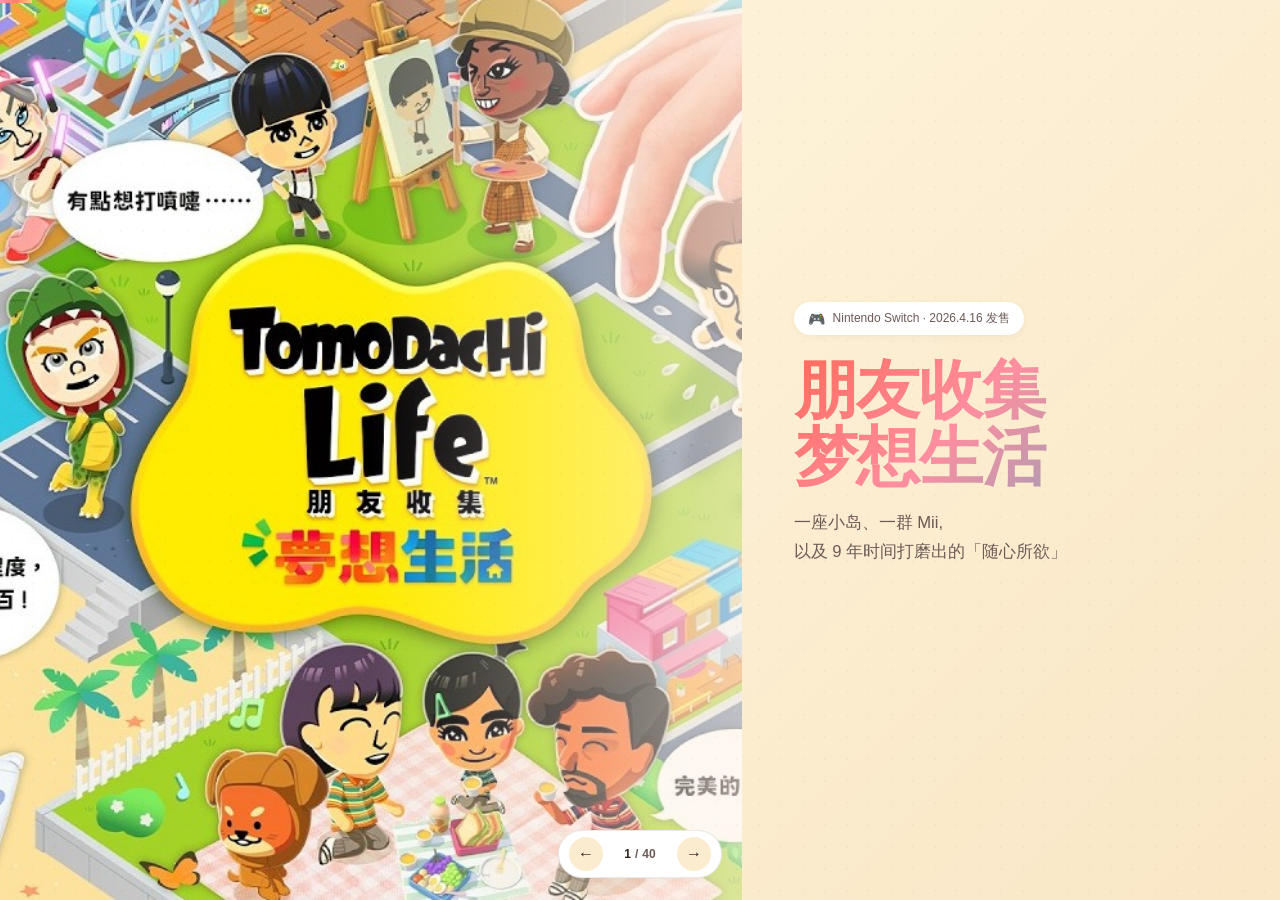
==== presentation.html @ 702979dd "出发前备份" ====
<!DOCTYPE html>
<html lang="zh-CN">
<head>
<meta charset="UTF-8" />
<meta name="viewport" content="width=device-width, initial-scale=1.0" />
<title>朋友收集 梦想生活 · 设计分享</title>
<style>
  /* ============ Design Tokens ============ */
  :root {
    --bg: #FDF4D9;
    --bg-2: #fbecd0;
    --paper: #FFFFFF;
    --ink: #2F2520;
    --ink-soft: #6B5A56;
    --ink-faint: #A2918C;
    --pink: #FF96A8;
    --pink-soft: #FFD2D9;
    --coral: #FF7E6B;
    --sky: #7FC8E8;
    --sky-soft: #CDEAF6;
    --mint: #97D8B2;
    --yellow: #FFD27A;
    --lilac: #C9B2E8;
    --line: rgba(58, 45, 42, 0.10);
    --shadow-sm: 0 2px 8px -2px rgba(58, 45, 42, 0.08);
    --shadow: 0 24px 48px -24px rgba(58, 45, 42, 0.22), 0 4px 12px -6px rgba(58, 45, 42, 0.08);
    --shadow-lg: 0 30px 60px -20px rgba(58, 45, 42, 0.28), 0 8px 20px -8px rgba(58, 45, 42, 0.12);
    --radius-lg: 28px;
    --radius-md: 18px;
    --radius-sm: 10px;
  }

  * { box-sizing: border-box; margin: 0; padding: 0; }

  html, body {
    height: 100%;
    overflow: hidden;
    background: var(--bg) url('images/background.png') center / cover no-repeat fixed;
    color: var(--ink);
    font-family: 'PingFang SC', 'Hiragino Sans GB', 'Source Han Sans CN', 'Microsoft YaHei',
                 'Helvetica Neue', Helvetica, Arial, sans-serif;
    font-feature-settings: 'palt';
    -webkit-font-smoothing: antialiased;
  }

  /* ============ Stage ============ */
  .stage {
    position: relative;
    width: 100vw;
    height: 100vh;
    overflow: hidden;
  }

  .slides {
    width: 100%;
    height: 100%;
    position: relative;
  }

  .slide {
    position: absolute;
    inset: 0;
    padding: 5vh 6vw;
    opacity: 0;
    pointer-events: none;
    transform: translateY(20px);
    transition: opacity 480ms ease, transform 600ms cubic-bezier(.2, .8, .2, 1);
    overflow: hidden;
  }
  .slide.active {
    opacity: 1;
    pointer-events: auto;
    transform: translateY(0);
  }
  .slide:not(.cover):not(.chapter-cover) {
    background: transparent;
  }

  /* Background decorations */
  .stage::before {
    content: '';
    position: absolute;
    inset: 0;
    background-image:
      radial-gradient(circle at 12% 20%, rgba(255, 150, 168, 0.10) 0, transparent 28%),
      radial-gradient(circle at 88% 18%, rgba(127, 200, 232, 0.12) 0, transparent 30%),
      radial-gradient(circle at 88% 88%, rgba(151, 216, 178, 0.10) 0, transparent 30%),
      radial-gradient(circle at 10% 86%, rgba(255, 210, 122, 0.10) 0, transparent 28%);
    pointer-events: none;
    z-index: 0;
  }
  .stage::after {
    content: '';
    position: absolute;
    inset: 0;
    background-image: radial-gradient(rgba(58, 45, 42, 0.05) 1px, transparent 1px);
    background-size: 22px 22px;
    opacity: 0.55;
    mix-blend-mode: multiply;
    pointer-events: none;
    z-index: 0;
  }

  /* ============ Universal Layout ============ */
  .slide-inner {
    position: relative;
    z-index: 1;
    max-width: 1380px;
    margin: 0 auto;
    height: 100%;
    display: flex;
    flex-direction: column;
    padding-top: clamp(28px, 3.6vh, 48px);
    padding-bottom: clamp(16px, 2vh, 28px);
  }

  .eyebrow {
    display: none;
    align-items: center;
    gap: 8px;
    padding: 7px 14px;
    background: var(--paper);
    border: 1px solid var(--line);
    border-radius: 999px;
    font-size: 12px;
    color: var(--ink-soft);
    letter-spacing: 0.05em;
    box-shadow: var(--shadow-sm);
    margin-bottom: 18px;
    width: fit-content;
    font-weight: 500;
  }
  .eyebrow .dot {
    width: 6px; height: 6px; border-radius: 50%; background: var(--pink);
  }

  h1.title {
    font-size: clamp(40px, 4.6vw, 64px);
    font-weight: 800;
    line-height: 1.12;
    letter-spacing: -0.01em;
    margin-bottom: 16px;
  }
  h2.section-title {
    font-size: clamp(28px, 3vw, 42px);
    font-weight: 800;
    line-height: 1.22;
    margin-bottom: 18px;
    letter-spacing: -0.005em;
  }
  h3.sub-title {
    font-size: clamp(20px, 1.8vw, 26px);
    font-weight: 700;
    margin-bottom: 10px;
  }
  p.lead {
    font-size: clamp(14px, 1.1vw, 17px);
    color: var(--ink-soft);
    line-height: 1.8;
    max-width: 56ch;
  }

  .accent { color: var(--coral); }
  .accent-pink { color: #D85A75; }
  .accent-sky { color: #3F8FB0; }
  .accent-mint { color: #4FA378; }

  .highlight {
    background: linear-gradient(180deg, transparent 60%, var(--yellow) 60%);
    padding: 0 4px;
    font-weight: 700;
  }

  /* ============ Navigation ============ */
  .nav {
    position: fixed;
    bottom: 22px;
    left: 50%;
    transform: translateX(-50%);
    display: flex;
    align-items: center;
    gap: 12px;
    z-index: 100;
    background: var(--paper);
    border: 1px solid var(--line);
    border-radius: 999px;
    padding: 6px 10px;
    box-shadow: var(--shadow);
    backdrop-filter: blur(8px);
  }
  .nav button {
    border: none;
    background: var(--bg-2);
    width: 34px; height: 34px;
    border-radius: 50%;
    cursor: pointer;
    font-size: 16px;
    color: var(--ink);
    transition: transform 200ms ease, background 200ms ease;
  }
  .nav button:hover { transform: scale(1.08); background: var(--pink-soft); }
  .nav .pages {
    display: flex; gap: 4px; align-items: center; padding: 0 4px;
    font-size: 12px; color: var(--ink-soft); min-width: 50px; justify-content: center;
  }
  .nav .pages strong { color: var(--ink); font-weight: 700; }

  .progress {
    position: fixed;
    top: 0; left: 0;
    height: 3px;
    background: linear-gradient(90deg, var(--pink), var(--coral), var(--yellow));
    width: 0%;
    z-index: 99;
    transition: width 400ms ease;
  }

  /* Slide top-left label */
  .slide-label {
    position: absolute;
    top: 22px;
    left: 6vw;
    font-size: 11px;
    color: var(--ink-faint);
    letter-spacing: 0.12em;
    text-transform: uppercase;
    z-index: 5;
    font-weight: 500;
  }

  /* ============ Cover Slide ============ */
  .cover {
    padding: 0;
    background: linear-gradient(135deg, #FFE0CB 0%, #FFD2D9 50%, #DDEEF8 100%);
    display: flex;
  }
  .cover-image-wrap {
    flex: 1;
    height: 100%;
    background: url('images/cover.jpg') center/cover no-repeat;
    position: relative;
  }
  .cover-image-wrap::after {
    content: '';
    position: absolute;
    inset: 0;
    background: linear-gradient(90deg, transparent 50%, rgba(255, 242, 230, 0.6) 100%);
  }
  .cover-text {
    flex: 0 0 42%;
    padding: 8vh 4vw;
    display: flex;
    flex-direction: column;
    justify-content: center;
    position: relative;
    z-index: 2;
    background: linear-gradient(135deg, rgba(253, 244, 217, 0.95), rgba(250, 230, 194, 0.95));
    backdrop-filter: blur(8px);
  }
  .cover-text .badge {
    display: inline-flex;
    gap: 8px;
    align-items: center;
    padding: 8px 14px;
    background: var(--paper);
    border-radius: 999px;
    box-shadow: var(--shadow-sm);
    font-size: 12px;
    color: var(--ink-soft);
    margin-bottom: 22px;
    width: fit-content;
  }
  .cover-text h1 {
    font-size: clamp(44px, 5vw, 78px);
    font-weight: 900;
    line-height: 1.05;
    letter-spacing: -0.02em;
    margin-bottom: 18px;
    background: linear-gradient(135deg, #FF6B5C 0%, #FF8E9F 40%, #5FA8C8 100%);
    -webkit-background-clip: text;
    background-clip: text;
    color: transparent;
  }
  .cover-text .subtitle {
    font-size: clamp(15px, 1.3vw, 19px);
    color: var(--ink-soft);
    margin-bottom: 32px;
    line-height: 1.7;
  }
  .cover-text .meta {
    display: flex;
    flex-direction: column;
    gap: 8px;
    color: var(--ink-soft);
    font-size: 13px;
  }
  .cover-text .meta span {
    display: inline-flex;
    align-items: center;
    gap: 8px;
  }
  .cover-text .meta span::before {
    content: '·';
    color: var(--coral);
    font-weight: 800;
  }

  /* ============ TOC ============ */
  .toc-grid {
    display: grid;
    grid-template-columns: repeat(4, 1fr);
    gap: 18px;
    margin-top: 28px;
  }
  .agenda-slide .toc-grid {
    margin-top: auto;
    margin-bottom: auto;
    transform: translateY(2vh);
  }
  .toc-card {
    background: var(--paper);
    border-radius: var(--radius-lg);
    padding: 22px;
    border: 1px solid var(--line);
    box-shadow: var(--shadow);
    position: relative;
    overflow: hidden;
    transition: transform 240ms ease, box-shadow 240ms ease;
  }
  .toc-card:hover { transform: translateY(-4px); box-shadow: var(--shadow-lg); }
  .toc-card .num {
    font-size: 56px;
    font-weight: 900;
    line-height: 1;
    margin-bottom: 8px;
    background-clip: text;
    -webkit-background-clip: text;
    color: transparent;
  }
  .toc-card.c1 .num { background-image: linear-gradient(135deg, #FF8E9F, #FFD2D9); }
  .toc-card.c2 .num { background-image: linear-gradient(135deg, #5FA8C8, #CDEAF6); }
  .toc-card.c3 .num { background-image: linear-gradient(135deg, #4FA378, #C5EBD0); }
  .toc-card.c4 .num { background-image: linear-gradient(135deg, #E5A641, #FFE2A5); }
  .toc-card h4 {
    font-size: 17px;
    font-weight: 800;
    margin-bottom: 6px;
  }
  .toc-card p {
    font-size: 12.5px;
    color: var(--ink-faint);
    line-height: 1.7;
  }
  .toc-card .bar {
    position: absolute;
    top: 0; left: 0;
    width: 100%; height: 4px;
  }
  .toc-card.c1 .bar { background: var(--pink); }
  .toc-card.c2 .bar { background: var(--sky); }
  .toc-card.c3 .bar { background: var(--mint); }
  .toc-card.c4 .bar { background: var(--yellow); }

  /* ============ Chapter Cover ============ */
  .chapter-cover {
    padding: 0;
    display: flex;
  }
  .chapter-cover .ch-side {
    flex: 0 0 48%;
    padding: 0 6vw;
    display: flex;
    flex-direction: column;
    justify-content: center;
  }
  .chapter-cover .ch-image {
    flex: 1;
    background-size: cover;
    background-position: center;
    background-repeat: no-repeat;
  }
  .chapter-cover .ch-num {
    font-size: clamp(120px, 14vw, 200px);
    font-weight: 900;
    line-height: 1;
    letter-spacing: -0.05em;
    margin-bottom: 12px;
    background-clip: text;
    -webkit-background-clip: text;
    color: transparent;
  }
  .chapter-cover.c1 { background: linear-gradient(135deg, #FDF4D9, #FFE8E2); }
  .chapter-cover.c1 .ch-num { background-image: linear-gradient(135deg, #FFB5BF, #FFDDE2); }
  .chapter-cover.c2 { background: linear-gradient(135deg, #F0F8FC, #E0F0F8); }
  .chapter-cover.c2 .ch-num { background-image: linear-gradient(135deg, #A4D4E8, #D5EAF4); }
  .chapter-cover.c3 { background: linear-gradient(135deg, #F0FAF3, #DDF1E2); }
  .chapter-cover.c3 .ch-num { background-image: linear-gradient(135deg, #A6D8B8, #D2EBDA); }
  .chapter-cover.c4 { background: linear-gradient(135deg, #FFFAEC, #FFF1D6); }
  .chapter-cover.c4 .ch-num { background-image: linear-gradient(135deg, #E8C57E, #FFE2A5); }
  .chapter-cover h2 { font-size: clamp(36px, 3.8vw, 52px); margin-bottom: 14px; }
  .chapter-cover p { color: var(--ink-soft); font-size: 16px; line-height: 1.85; max-width: 26em; }

  /* ============ Cards ============ */
  .card {
    background: var(--paper);
    border-radius: var(--radius-lg);
    padding: 24px;
    border: 1px solid var(--line);
    box-shadow: var(--shadow);
    position: relative;
  }
  .card .tag {
    display: inline-block;
    padding: 3px 10px;
    border-radius: 999px;
    font-size: 11px;
    font-weight: 600;
    background: var(--bg-2);
    color: var(--ink-soft);
    margin-bottom: 10px;
    letter-spacing: 0.04em;
  }
  .card h4 {
    font-size: 18px;
    font-weight: 800;
    margin-bottom: 8px;
    line-height: 1.4;
  }
  .card p {
    font-size: 13.5px;
    color: var(--ink-soft);
    line-height: 1.8;
  }

  /* ============ Grid ============ */
  .grid { display: grid; gap: 18px; }
  .grid-2 { grid-template-columns: repeat(2, 1fr); }
  .grid-3 { grid-template-columns: repeat(3, 1fr); }
  .grid-4 { grid-template-columns: repeat(4, 1fr); }

  /* ============ Hero Image Layout ============ */
  .hero-split {
    display: grid;
    grid-template-columns: 1fr 1.1fr;
    gap: 40px;
    flex: 1;
    align-items: center;
  }
  .hero-split.reverse {
    grid-template-columns: 1.1fr 1fr;
  }
  .hero-image {
    border-radius: var(--radius-lg);
    overflow: hidden;
    box-shadow: var(--shadow-lg);
    border: 1px solid var(--line);
    width: 100%;
    height: auto;
    aspect-ratio: 4 / 3;
    object-fit: cover;
    display: block;
  }
  .hero-image-wrap {
    position: relative;
  }
  .hero-image-wrap .image-caption {
    position: absolute;
    bottom: 14px;
    left: 14px;
    background: rgba(255, 255, 255, 0.92);
    padding: 6px 12px;
    border-radius: 999px;
    font-size: 11px;
    color: var(--ink-soft);
    backdrop-filter: blur(4px);
    box-shadow: var(--shadow-sm);
  }
  .hero-image-placeholder {
    position: relative;
    width: 100%;
    aspect-ratio: 4 / 3;
    border-radius: var(--radius-lg);
    border: 2px dashed rgba(0, 0, 0, 0.12);
    display: flex;
    flex-direction: column;
    align-items: center;
    justify-content: center;
    text-align: center;
    padding: 24px;
    background: linear-gradient(135deg, #FFF8F2, #FFEEE3);
    box-shadow: var(--shadow-sm);
  }
  .hero-image-placeholder.pink {
    background: linear-gradient(135deg, #FFF5F5, #FFE0E5);
    border-color: rgba(216, 90, 117, 0.32);
  }
  .hero-image-placeholder.sky {
    background: linear-gradient(135deg, #F7FBFF, #E2EEF7);
    border-color: rgba(63, 143, 176, 0.32);
  }
  .hero-image-placeholder.mint {
    background: linear-gradient(135deg, #F1FFF6, #DFF5E5);
    border-color: rgba(79, 163, 120, 0.32);
  }
  .hero-image-placeholder .ph-icon {
    font-size: 48px;
    margin-bottom: 12px;
    opacity: 0.55;
  }
  .hero-image-placeholder .ph-title {
    font-size: 14px;
    font-weight: 700;
    color: var(--ink-soft);
    letter-spacing: 0.08em;
    margin-bottom: 10px;
  }
  .hero-image-placeholder .ph-desc {
    font-size: 12.5px;
    line-height: 1.8;
    color: var(--ink-faint);
    max-width: 28ch;
  }
  .hero-image-placeholder .ph-desc code {
    display: inline-block;
    margin-top: 8px;
    font-size: 10.5px;
    background: rgba(255, 255, 255, 0.7);
    border: 1px solid rgba(0, 0, 0, 0.06);
    border-radius: 6px;
    padding: 2px 8px;
    font-family: 'SF Mono', Menlo, monospace;
    color: var(--ink-soft);
  }

  /* ============ Quote ============ */
  .quote {
    background: linear-gradient(135deg, #FFF6D3, #FFEBB9);
    border-radius: var(--radius-lg);
    padding: 24px 28px;
    position: relative;
    border-left: 5px solid #E5A640;
  }
  .quote::before {
    content: '"';
    position: absolute;
    top: -10px; left: 14px;
    font-size: 80px;
    color: #E5A640;
    opacity: 0.24;
    font-family: Georgia, serif;
    line-height: 1;
  }
  .quote p {
    font-size: 17px;
    line-height: 1.8;
    color: #4A3A18;
    font-weight: 500;
    margin-bottom: 8px;
  }
  .quote .who {
    font-size: 12px;
    color: #8A6B2E;
  }
  .quote .who::before { content: '— '; color: #B89758; }
  .quote.sky,
  .quote.mint {
    background: linear-gradient(135deg, #FFF6D3, #FFEBB9);
    border-left-color: #E5A640;
  }
  .quote.sky::before,
  .quote.mint::before { color: #E5A640; }

  /* ============ Compare table ============ */
  .compare {
    display: grid;
    grid-template-columns: 1fr 1fr;
    gap: 16px;
  }
  .compare .col {
    background: var(--paper);
    border-radius: var(--radius-md);
    padding: 20px;
    border: 1px solid var(--line);
  }
  .compare .col h5 {
    font-size: 14px;
    font-weight: 700;
    margin-bottom: 12px;
    display: flex; align-items: center; gap: 8px;
  }
  .compare .col h5 .pill {
    font-size: 10px;
    padding: 2px 7px;
    border-radius: 999px;
    font-weight: 600;
    letter-spacing: 0.04em;
  }
  .compare .col.bad .pill { background: #FFE0E0; color: #B43E3E; }
  .compare .col.good .pill { background: #DEF3E5; color: #2C7A4B; }
  .compare ul { list-style: none; padding: 0; }
  .compare li {
    font-size: 13px;
    line-height: 1.75;
    color: var(--ink-soft);
    padding: 6px 0;
    border-bottom: 1px dashed var(--line);
    display: flex;
    gap: 8px;
  }
  .compare li::before {
    content: '·';
    color: var(--ink-faint);
    font-weight: 700;
  }
  .compare li:last-child { border-bottom: none; }

  /* ============ Stat / Big Number ============ */
  .big-row {
    display: grid;
    grid-template-columns: repeat(3, 1fr);
    gap: 18px;
  }
  .big-row .item {
    text-align: left;
    padding: 22px;
    background: var(--paper);
    border-radius: var(--radius-md);
    border: 1px solid var(--line);
    box-shadow: var(--shadow);
  }
  .big-row .item .num {
    font-size: 52px;
    font-weight: 900;
    line-height: 1;
    margin-bottom: 6px;
  }
  .big-row .item .num.pink { color: var(--coral); }
  .big-row .item .num.sky { color: #3F8FB0; }
  .big-row .item .num.mint { color: #4FA378; }
  .big-row .item .label {
    font-size: 13px;
    color: var(--ink-soft);
    line-height: 1.6;
  }

  /* ============ Story Card ============ */
  .story {
    background: linear-gradient(135deg, #FFFBEE, #FFF4DC);
    border-radius: var(--radius-lg);
    padding: 22px 24px;
    position: relative;
    border: 1px dashed #E5C988;
  }
  .story .label {
    display: inline-block;
    background: var(--yellow);
    color: #6E4D14;
    padding: 3px 10px;
    border-radius: 999px;
    font-size: 11px;
    font-weight: 700;
    margin-bottom: 10px;
    letter-spacing: 0.04em;
  }
  .story h4 {
    font-size: 18px;
    font-weight: 800;
    margin-bottom: 8px;
  }
  .story p {
    font-size: 13.5px;
    color: var(--ink-soft);
    line-height: 1.8;
  }

  /* ============ Principle Card ============ */
  .principle {
    background: var(--paper);
    border-radius: var(--radius-md);
    padding: 22px 20px;
    border: 1px solid var(--line);
    box-shadow: var(--shadow);
    text-align: center;
  }
  .principle .icon {
    width: 56px; height: 56px;
    border-radius: 50%;
    margin: 0 auto 14px;
    display: grid; place-items: center;
    background: var(--bg-2);
    font-size: 28px;
  }
  .principle h5 {
    font-size: 17px;
    font-weight: 800;
    margin-bottom: 8px;
  }
  .principle p {
    font-size: 13px;
    color: var(--ink-soft);
    line-height: 1.7;
  }
  .principle.pink .icon { background: var(--pink-soft); }
  .principle.sky .icon { background: var(--sky-soft); }
  .principle.mint .icon { background: #DAF1E1; }

  /* ============ Pill / Chip ============ */
  .pill {
    display: inline-block;
    padding: 5px 11px;
    border-radius: 999px;
    font-size: 12px;
    font-weight: 500;
    background: var(--bg-2);
    color: var(--ink);
    border: 1px solid var(--line);
  }
  .pill.alert { background: #FFE0E5; color: #B43E5A; border-color: #FFB8C5; }
  .pill.success { background: #DEF3E5; color: #2C7A4B; border-color: #B6E0C2; }
  .pill.muted { background: var(--paper); }
  .pill-row {
    display: flex; gap: 6px; flex-wrap: wrap;
  }

  /* ============ Speech Bubble ============ */
  .bubble {
    background: var(--paper);
    border-radius: 16px;
    padding: 10px 14px;
    font-size: 13px;
    color: var(--ink);
    border: 1px solid var(--line);
    box-shadow: var(--shadow-sm);
    position: relative;
    display: inline-block;
    max-width: 280px;
  }
  .bubble .who { font-size: 10px; color: var(--ink-faint); margin-bottom: 2px; }
  .bubble.left::after {
    content: '';
    position: absolute;
    left: -8px; top: 18px;
    width: 0; height: 0;
    border-style: solid;
    border-width: 8px 10px 8px 0;
    border-color: transparent var(--paper) transparent transparent;
  }
  .bubble.right::after {
    content: '';
    position: absolute;
    right: -8px; top: 18px;
    width: 0; height: 0;
    border-style: solid;
    border-width: 8px 0 8px 10px;
    border-color: transparent transparent transparent var(--paper);
  }

  /* ============ Timeline ============ */
  .timeline {
    position: relative;
    padding: 8px 6px 8px;
  }
  .timeline::before {
    content: '';
    position: absolute;
    top: 32px;
    left: 4%; right: 4%;
    height: 2px;
    background: repeating-linear-gradient(90deg, var(--ink-faint) 0 5px, transparent 5px 11px);
    opacity: 0.4;
  }
  .timeline-row {
    display: grid;
    grid-template-columns: repeat(5, 1fr);
    gap: 12px;
  }
  .timeline-node {
    position: relative;
    text-align: center;
  }
  .timeline-node .dot {
    width: 18px; height: 18px;
    border-radius: 50%;
    background: var(--paper);
    border: 3px solid var(--pink);
    margin: 0 auto 12px;
    position: relative;
    z-index: 2;
    box-shadow: 0 0 0 4px var(--bg);
  }
  .timeline-node:nth-child(2) .dot { border-color: var(--sky); }
  .timeline-node:nth-child(3) .dot { border-color: var(--mint); }
  .timeline-node:nth-child(4) .dot { border-color: var(--yellow); }
  .timeline-node:nth-child(5) .dot { border-color: var(--coral); background: var(--coral); }
  .timeline-node .year {
    font-size: 20px;
    font-weight: 800;
    margin-bottom: 2px;
  }
  .timeline-node .platform {
    font-size: 10px;
    color: var(--ink-faint);
    text-transform: uppercase;
    letter-spacing: 0.08em;
    margin-bottom: 6px;
    font-weight: 500;
  }
  .timeline-node .name {
    font-size: 13px;
    font-weight: 700;
    margin-bottom: 4px;
    line-height: 1.4;
  }
  .timeline-node .desc {
    font-size: 11.5px;
    color: var(--ink-soft);
    line-height: 1.55;
  }

  /* ============ Full-width Hero ============ */
  .image-hero {
    width: 100%;
    border-radius: var(--radius-lg);
    box-shadow: var(--shadow-lg);
    overflow: hidden;
    margin-bottom: 18px;
    border: 1px solid var(--line);
    flex-shrink: 0;
  }
  .image-hero img {
    width: 100%;
    display: block;
    aspect-ratio: 16 / 7;
    object-fit: cover;
  }
  .timeline-consoles-hero {
    background: transparent;
    border: 0;
    box-shadow: none;
    margin-bottom: 0;
  }

  /* ============ Video Showcase ============ */
  .video-wrap {
    position: relative;
    width: 100%;
    max-width: 980px;
    margin: 18px auto 0;
    aspect-ratio: 16 / 9;
    border-radius: var(--radius-lg);
    overflow: hidden;
    background:
      radial-gradient(ellipse at 30% 20%, rgba(255, 196, 188, 0.7), transparent 55%),
      radial-gradient(ellipse at 75% 80%, rgba(255, 223, 188, 0.7), transparent 55%),
      linear-gradient(135deg, #FFF1ED, #FFE8E2);
    box-shadow: var(--shadow-lg);
    border: 1px solid var(--line);
  }
  .video-wrap video {
    position: absolute;
    inset: 0;
    width: 100%;
    height: 100%;
    display: none;
    background: #000;
    z-index: 2;
  }
  .video-wrap.has-video video {
    display: block;
  }
  .video-wrap.has-video .video-placeholder {
    display: none;
  }
  .video-placeholder {
    position: absolute;
    inset: 0;
    display: flex;
    flex-direction: column;
    align-items: center;
    justify-content: center;
    text-align: center;
    padding: 24px;
    z-index: 1;
  }
  .video-placeholder .play-icon {
    width: 96px;
    height: 96px;
    border-radius: 50%;
    background: linear-gradient(135deg, #FFFFFF, #FFF1ED);
    color: var(--coral);
    display: grid;
    place-items: center;
    font-size: 36px;
    box-shadow:
      0 12px 36px rgba(255, 126, 107, 0.28),
      inset 0 -3px 0 rgba(255, 126, 107, 0.18);
    margin-bottom: 18px;
    transform: translateX(3px);
    animation: pulse-ring 2.4s ease-in-out infinite;
  }
  @keyframes pulse-ring {
    0%, 100% { box-shadow: 0 12px 36px rgba(255, 126, 107, 0.28), 0 0 0 0 rgba(255, 126, 107, 0.35), inset 0 -3px 0 rgba(255, 126, 107, 0.18); }
    50% { box-shadow: 0 12px 36px rgba(255, 126, 107, 0.28), 0 0 0 16px rgba(255, 126, 107, 0), inset 0 -3px 0 rgba(255, 126, 107, 0.18); }
  }
  .video-placeholder .placeholder-title {
    font-size: 20px;
    font-weight: 800;
    color: var(--ink);
    letter-spacing: -0.005em;
    margin-bottom: 8px;
  }
  .video-placeholder .placeholder-hint {
    font-size: 13px;
    line-height: 1.85;
    color: var(--ink-soft);
    max-width: 36ch;
  }
  .video-placeholder code {
    background: var(--paper);
    border: 1px solid var(--line);
    padding: 1px 7px;
    border-radius: 6px;
    font-family: 'SF Mono', Menlo, monospace;
    font-size: 12px;
    color: var(--coral);
  }
  .video-deco-tags {
    position: absolute;
    pointer-events: none;
    font-size: 11px;
    font-weight: 600;
    color: var(--ink-soft);
    background: rgba(255, 255, 255, 0.85);
    padding: 6px 11px;
    border-radius: 999px;
    box-shadow: var(--shadow-sm);
    border: 1px solid var(--line);
    z-index: 1;
  }
  .video-wrap.has-video .video-deco-tags { display: none; }
  .video-deco-tags.t1 { top: 22px; left: 22px; }
  .video-deco-tags.t2 { top: 22px; right: 22px; }
  .video-deco-tags.t3 { bottom: 22px; left: 22px; }
  .video-deco-tags.t4 { bottom: 22px; right: 22px; }

  .mii-video-carousel {
    position: relative;
    width: min(980px, 100%);
    margin: 24px auto 0;
  }
  .mii-video-frame {
    position: relative;
    aspect-ratio: 16 / 9;
    border-radius: var(--radius-lg);
    overflow: hidden;
    background:
      radial-gradient(ellipse at 25% 20%, rgba(166, 216, 184, 0.55), transparent 50%),
      radial-gradient(ellipse at 80% 80%, rgba(255, 210, 122, 0.6), transparent 52%),
      linear-gradient(135deg, #F7FFF9, #FFF6DC);
    border: 1px solid rgba(166, 216, 184, 0.48);
    box-shadow: var(--shadow-lg);
  }
  .mii-video-card {
    position: absolute;
    inset: 0;
    opacity: 0;
    pointer-events: none;
    transition: opacity 280ms ease;
  }
  .mii-video-card.active {
    opacity: 1;
    pointer-events: auto;
  }
  .mii-video-card video {
    width: 100%;
    height: 100%;
    display: block;
    object-fit: contain;
    background: rgba(255, 255, 255, 0.35);
  }
  .mii-video-play {
    position: absolute;
    inset: 0;
    display: flex;
    align-items: center;
    justify-content: center;
    border: 0;
    background: linear-gradient(180deg, rgba(255, 255, 255, 0.1), rgba(41, 62, 47, 0.18));
    color: #4FA378;
    cursor: pointer;
  }
  .mii-video-play span {
    width: 82px;
    height: 82px;
    border-radius: 50%;
    display: grid;
    place-items: center;
    padding-left: 5px;
    background: rgba(255, 255, 255, 0.92);
    box-shadow: 0 12px 34px rgba(44, 94, 69, 0.22);
    font-size: 34px;
  }
  .mii-video-card.is-playing .mii-video-play {
    display: none;
  }
  .mii-video-meta {
    position: absolute;
    left: 18px;
    bottom: 16px;
    display: inline-flex;
    align-items: center;
    gap: 8px;
    padding: 7px 12px;
    border-radius: 999px;
    background: rgba(255, 255, 255, 0.9);
    color: #2C5E45;
    font-size: 12px;
    font-weight: 700;
    box-shadow: var(--shadow-sm);
  }
  .mii-video-nav {
    display: flex;
    align-items: center;
    justify-content: center;
    gap: 14px;
    margin-top: 14px;
  }
  .mii-video-nav button {
    width: 42px;
    height: 42px;
    border-radius: 50%;
    border: 1px solid rgba(166, 216, 184, 0.7);
    background: var(--paper);
    color: #2C5E45;
    box-shadow: var(--shadow-sm);
    cursor: pointer;
    font-size: 20px;
  }
  .mii-video-dots {
    display: inline-flex;
    gap: 7px;
  }
  .mii-video-dots button {
    width: 9px;
    height: 9px;
    border-radius: 999px;
    padding: 0;
    border: 0;
    background: rgba(79, 163, 120, 0.28);
    box-shadow: none;
  }
  .mii-video-dots button.active {
    width: 24px;
    background: #4FA378;
  }

  /* ============ Highlight Box ============ */
  .highlight-box {
    padding: 14px 18px;
    background: var(--bg-2);
    border-radius: 14px;
    color: var(--ink);
    font-size: 14px;
    line-height: 1.7;
  }
  .highlight-box.pink { background: #FFE5EA; color: #8A3A4F; }
  .highlight-box.sky { background: #E5F1F8; color: #2C5C7C; }
  .highlight-box.mint { background: #E5F4EA; color: #2C5E45; }
  .highlight-box.yellow { background: #FFF1D6; color: #6E4D14; }

  /* ============ Overflow-safe slide variants ============ */
  .fit-slide .slide-inner {
    padding-top: clamp(20px, 2.6vh, 32px);
    padding-bottom: clamp(10px, 1.4vh, 18px);
  }
  .fit-slide .eyebrow {
    padding: 6px 12px;
    margin-bottom: 12px;
  }
  .fit-slide h2.section-title {
    font-size: clamp(26px, 2.6vw, 38px);
    line-height: 1.14;
    margin-bottom: 12px;
  }
  .fit-slide p.lead {
    line-height: 1.6;
  }
  .fit-slide .card,
  .fit-slide .principle {
    padding: 18px 20px;
  }
  .fit-slide .card .tag,
  .fit-slide .story .label {
    margin-bottom: 7px;
  }
  .fit-slide .card h4,
  .fit-slide .story h4 {
    font-size: 16px;
    line-height: 1.32;
    margin-bottom: 6px;
  }
  .fit-slide .card p,
  .fit-slide .story p {
    font-size: 12.8px;
    line-height: 1.65;
  }
  .fit-slide .story {
    padding: 18px 20px;
  }
  .fit-slide .quote {
    padding: 18px 22px;
  }
  .fit-slide .quote p {
    font-size: 15px;
    line-height: 1.65;
  }
  .fit-hero-grid {
    display: grid;
    grid-template-columns: minmax(0, 1.05fr) minmax(0, 0.95fr);
    gap: 24px;
    align-items: center;
    margin-top: 18px;
  }
  .fit-hero-grid .image-hero {
    margin: 0;
  }
  .fit-page-4 .image-hero img {
    aspect-ratio: 16 / 5.2;
    object-fit: contain;
  }
  .fit-page-4 .timeline-consoles-hero {
    margin-bottom: clamp(14px, 2vh, 24px);
  }
  .fit-page-4 .timeline {
    padding: 12px 10px 0;
    transform: translateY(-10px);
  }
  .fit-page-4 .timeline::before {
    top: 21px;
    left: 10%;
    right: 10%;
  }
  .fit-page-4 .timeline-node .dot {
    margin-bottom: 12px;
  }
  .fit-page-4 .timeline-node .year {
    font-size: 18px;
  }

  /* ============ Ending ============ */
  .ending {
    text-align: center;
    display: flex;
    align-items: center;
    justify-content: center;
    background: radial-gradient(ellipse at center, #FFE8DC, transparent 70%), var(--bg);
  }
  .ending h2 {
    font-size: clamp(46px, 5vw, 78px);
    font-weight: 900;
    background: linear-gradient(135deg, var(--coral), var(--pink), var(--lilac));
    -webkit-background-clip: text;
    background-clip: text;
    color: transparent;
    margin-bottom: 18px;
    letter-spacing: -0.01em;
  }
  .ending p { font-size: 17px; color: var(--ink-soft); }

  /* ============ Floating decorations ============ */
  .float-deco {
    position: absolute;
    font-size: 24px;
    opacity: 0.5;
    pointer-events: none;
    animation: floaty 8s ease-in-out infinite;
  }
  @keyframes floaty {
    0%, 100% { transform: translateY(0) rotate(-2deg); }
    50% { transform: translateY(-12px) rotate(3deg); }
  }

  /* ============ Animations ============ */
  @keyframes pop-in {
    from { opacity: 0; transform: translateY(16px) scale(0.96); }
    to { opacity: 1; transform: translateY(0) scale(1); }
  }
  .slide.active .card,
  .slide.active .toc-card,
  .slide.active .timeline-node,
  .slide.active .quote,
  .slide.active .story,
  .slide.active .principle,
  .slide.active .compare .col,
  .slide.active .big-row .item,
  .slide.active .bubble,
  .slide.active .hero-image-wrap,
  .slide.active .image-hero {
    animation: pop-in 600ms cubic-bezier(.2, .8, .2, 1) backwards;
  }
  .slide.active *:nth-child(1) { animation-delay: 50ms; }
  .slide.active *:nth-child(2) { animation-delay: 100ms; }
  .slide.active *:nth-child(3) { animation-delay: 150ms; }
  .slide.active *:nth-child(4) { animation-delay: 200ms; }
  .slide.active *:nth-child(5) { animation-delay: 250ms; }

  /* ============ Misc ============ */
  .key-quote {
    font-size: clamp(24px, 2.6vw, 38px);
    font-weight: 800;
    line-height: 1.4;
    color: var(--ink);
    letter-spacing: -0.005em;
    max-width: 22ch;
  }
  .key-quote .by {
    font-size: 14px;
    color: var(--ink-soft);
    margin-top: 16px;
    font-weight: 500;
    display: block;
  }

  .image-card {
    background: var(--paper);
    border-radius: var(--radius-lg);
    overflow: hidden;
    border: 1px solid var(--line);
    box-shadow: var(--shadow);
  }
  .image-card img {
    width: 100%;
    display: block;
    aspect-ratio: 4 / 3;
    object-fit: cover;
  }
  .image-card .text {
    padding: 16px 20px;
  }
  .image-card .text h5 {
    font-size: 15px;
    font-weight: 800;
    margin-bottom: 6px;
  }
  .image-card .text p {
    font-size: 12.5px;
    color: var(--ink-soft);
    line-height: 1.7;
  }

  /* ============ Mii Showcase Media Grid ============ */
  .media-grid {
    display: grid;
    gap: 16px;
    margin-top: 22px;
  }
  .media-grid.cols-2 { grid-template-columns: repeat(2, 1fr); }
  .media-grid.cols-3 { grid-template-columns: repeat(3, 1fr); }
  .media-grid.cols-4 { grid-template-columns: repeat(4, 1fr); }
  .media-grid.featured {
    grid-template-columns: 1.4fr 1fr 1fr;
    grid-auto-rows: 1fr;
  }
  .media-grid.featured .media-slot.feature {
    grid-row: span 2;
    aspect-ratio: auto;
  }

  .media-slot {
    position: relative;
    background: var(--paper);
    border-radius: var(--radius-md);
    border: 1.5px dashed rgba(58, 45, 42, 0.22);
    overflow: hidden;
    aspect-ratio: 4 / 3;
    display: flex;
    align-items: center;
    justify-content: center;
    box-shadow: var(--shadow-sm);
    transition: transform 240ms ease, box-shadow 240ms ease;
  }
  .media-slot.square { aspect-ratio: 1 / 1; }
  .media-slot.wide { aspect-ratio: 16 / 9; }
  .media-slot.tall { aspect-ratio: 3 / 4; }
  .media-slot:hover { transform: translateY(-3px); box-shadow: var(--shadow); }
  .media-slot > img,
  .media-slot > video {
    width: 100%;
    height: 100%;
    object-fit: cover;
    display: block;
  }
  .media-slot:has(> img),
  .media-slot:has(> video) {
    border-style: solid;
    border-color: var(--line);
    background: var(--ink);
  }
  .media-slot .media-placeholder-inner {
    text-align: center;
    color: var(--ink-faint);
    padding: 14px 18px;
  }
  .media-slot .media-placeholder-inner .icon {
    font-size: 30px;
    margin-bottom: 6px;
    opacity: 0.7;
  }
  .media-slot .media-placeholder-inner .label {
    font-size: 12.5px;
    letter-spacing: 0.05em;
    font-weight: 600;
    color: var(--ink-soft);
  }
  .media-slot .media-placeholder-inner .label-sub {
    font-size: 10.5px;
    margin-top: 4px;
    opacity: 0.7;
    font-family: 'SF Mono', Menlo, monospace;
  }
  .media-slot .slot-tag {
    position: absolute;
    top: 10px; left: 10px;
    background: rgba(255, 255, 255, 0.92);
    padding: 3px 9px;
    border-radius: 999px;
    font-size: 10.5px;
    color: var(--ink-soft);
    letter-spacing: 0.04em;
    font-weight: 600;
    box-shadow: var(--shadow-sm);
    z-index: 2;
  }

</style>
</head>
<body>

<div class="progress" id="progress"></div>

<div class="stage">

  <div class="slides" id="slides">

    <!-- ============ Slide 1: 封面 ============ -->
    <section class="slide cover active">
      <div class="cover-image-wrap"></div>
      <div class="cover-text">
        <div class="badge">
          <span style="font-size: 14px;">🎮</span>
          <span>Nintendo Switch · 2026.4.16 发售</span>
        </div>
        <h1>朋友收集<br/>梦想生活</h1>
        <p class="subtitle">一座小岛、一群 Mii,<br/>以及 9 年时间打磨出的「随心所欲」</p>
      </div>
    </section>

    <!-- ============ Slide 2: 先认识 Mii ============ -->
    <section class="slide">
      <div class="slide-label">INTRO · 一句话讲清楚玩法</div>
      <div class="slide-inner">
        <div class="hero-split">
          <div>
            <h2 class="section-title">「朋友收集 梦想生活」<br/><span class="accent">怎么玩</span>？</h2>
            <p class="lead" style="margin-top: 18px;">你住进一座小岛，把现实里的朋友、家人、自己变成 Mii ——<br/>然后<strong>看着他们在岛上自己生活</strong>。</p>

            <div class="grid" style="grid-template-columns: 1fr; gap: 12px; margin-top: 22px;">
              <div class="card" style="padding: 16px 18px;">
                <div class="tag">你负责创造</div>
                <h4 style="font-size: 16px;">捏脸、设定性格、送礼、教话、布置岛屿</h4>
                <p>玩家把熟人关系、圈内梗和个人想象放进游戏。</p>
              </div>
              <div class="card" style="padding: 16px 18px;">
                <div class="tag">Mii 负责生活</div>
                <h4 style="font-size: 16px;">交朋友、恋爱、吵架、聊天、制造新闻</h4>
                <p>它们不会完全听命于玩家，而是按照自己的个性在岛上行动。</p>
              </div>
            </div>
          </div>

          <div class="hero-image-wrap">
            <img src="images/miis.jpg" alt="多样化的 Mii 角色" style="display: block; width: 100%; height: auto;" />
          </div>
        </div>
      </div>
    </section>

    <!-- ============ Slide 3: 目录 ============ -->
    <section class="slide agenda-slide">
      <div class="slide-label">AGENDA · 分享目录</div>
      <div class="slide-inner">
        <div class="eyebrow"><span class="dot"></span>今天会聊到</div>
        <h2 class="section-title">从「<span class="accent">Mii 是怎样的生物</span>」出发，<br/>看看为什么这款游戏让人上头</h2>

        <div class="toc-grid">
          <div class="toc-card c1">
            <div class="bar"></div>
            <div class="num">01</div>
            <h4>前世今生</h4>
            <p>从 DS 到 Switch，<br/>16 年的系列血脉</p>
          </div>
          <div class="toc-card c2">
            <div class="bar"></div>
            <div class="num">02</div>
            <h4>Mii 的设计哲学</h4>
            <p>不是分身，<br/>是「拥有人格的生物」</p>
          </div>
          <div class="toc-card c3">
            <div class="bar"></div>
            <div class="num">03</div>
            <h4>UGC 生态</h4>
            <p>玩家创造一切，<br/>Mii 来决定怎么用</p>
          </div>
          <div class="toc-card c4">
            <div class="bar"></div>
            <div class="num">04</div>
            <h4>幕后故事</h4>
            <p>6–7 年开发，<br/>9 年份的圈内梗</p>
          </div>
        </div>
      </div>
    </section>

    <!-- ============ Slide 4: Part 1 Cover ============ -->
    <section class="slide chapter-cover c1">
      <div class="ch-side">
        <div class="slide-label">PART 01</div>
        <div class="eyebrow"><span class="dot"></span>第一部分</div>
        <div class="ch-num">01</div>
        <h2>前世今生</h2>
        <p>朋友收集系列 16 年的进化与等待。<br/>一个被任天堂自己称为<span class="highlight">「究极小圈子的圈内梗软体」</span>的奇特血脉。</p>
      </div>
      <div class="ch-image" style="background-image: url('images/tomodachilife.jpg');"></div>
    </section>

    <!-- ============ Slide 5: 系列时间线 ============ -->
    <section class="slide fit-slide fit-page-4">
      <div class="slide-label">01.1 · 系列家谱</div>
      <div class="slide-inner">
        <div class="eyebrow"><span class="dot"></span>16 年血脉</div>
        <h2 class="section-title">一条<span class="accent">「观察 Mii」</span>的暗线，<br/>跨越四代主机</h2>

        <div class="image-hero timeline-consoles-hero" style="margin-top: 16px;">
          <img src="images/p1.png" alt="Tomodachi 系列主机演变" />
        </div>

        <div class="timeline">
          <div class="timeline-row">
            <div class="timeline-node">
              <div class="dot"></div>
              <div class="year">2009</div>
              <div class="platform">Nintendo DS</div>
              <div class="name">Tomodachi<br/>Collection</div>
              <div class="desc">系列原点</div>
            </div>
            <div class="timeline-node">
              <div class="dot"></div>
              <div class="year">2013</div>
              <div class="platform">Nintendo 3DS</div>
              <div class="name">Tomodachi Life</div>
              <div class="desc">加入育儿、首次出海</div>
            </div>
            <div class="timeline-node">
              <div class="dot"></div>
              <div class="year">2016</div>
              <div class="platform">iOS / Android</div>
              <div class="name">Miitomo</div>
              <div class="desc">2018 终止服务</div>
            </div>
            <div class="timeline-node">
              <div class="dot"></div>
              <div class="year">2016</div>
              <div class="platform">3DS · 后移植 Switch</div>
              <div class="name">Miitopia</div>
              <div class="desc">Mii 的 RPG 冒险</div>
            </div>
            <div class="timeline-node">
              <div class="dot"></div>
              <div class="year">2026</div>
              <div class="platform">Switch / Switch 2</div>
              <div class="name" style="color: var(--coral);">朋友收集梦想生活</div>
              <div class="desc">脱胎换骨重制</div>
            </div>
          </div>
        </div>
      </div>
    </section>

    <!-- ============ Slide 6: 重制的契机 - 我玩透了 ============ -->
    <section class="slide">
      <div class="slide-label">01.2 · 重制的契机</div>
      <div class="slide-inner">
        <div class="eyebrow"><span class="dot"></span>从一声叹息开始</div>
        <h2 class="section-title">从一声<span class="accent">叹息</span>，<br/>开启重制之路</h2>

        <div class="quote" style="margin-top: 28px;">
          <p>「明明想让他们做更多事，<br/>可是我已经<span class="highlight">没有新东西</span>可以让这些 Mii 做了……」</p>
          <div class="who">制作人 坂本贺勇 · 把前作《Tomodachi Life》玩了好几年之后说道</div>
        </div>

        <div class="grid grid-3" style="margin-top: 36px;">
          <div class="big-row" style="display: contents;">
            <div class="item">
              <div class="num pink">2017</div>
              <div class="label">开发起点<br/>《Miitomo》之后</div>
            </div>
            <div class="item">
              <div class="num sky">6–7 年</div>
              <div class="label">实际开发周期<br/>原计划仅 1.5 年</div>
            </div>
            <div class="item">
              <div class="num mint">10+ 年</div>
              <div class="label">前作至今的间隔<br/>玩家苦等多年</div>
            </div>
          </div>
        </div>
      </div>
    </section>

    <!-- ============ Slide 7: 两个核心命题 ============ -->
    <section class="slide">
      <div class="slide-label">01.3 · 核心命题</div>
      <div class="slide-inner">
        <div class="eyebrow"><span class="dot"></span>不是续作，是重生</div>
        <h2 class="section-title"></span>全新的 Tomodachi Collection」</h2>
        <p class="lead">高桥监督的开发宣言：保留系列灵魂，但每一行代码、每一个部件全部重做。</p>

        <div class="quote" style="margin-top: 22px;">
          <p>「Tomodachi Collection 的玩家不只是把 Mii 当成自己的分身，<br/>而是会对 Mii 这个『生物』<span class="highlight">投放情感</span>。」</p>
          <div class="who">蔭山 大介（美术总监）</div>
        </div>

        <div class="grid grid-2" style="margin-top: 22px;">
          <div class="card">
            <div class="tag">升级1</div>
            <h4>更自由、自定义的 Mii</h4>
            <p>3DS 因机能限制只能用「公寓大楼」承载 Mii,Switch 终于能让大量 Mii 同时在岛上活动,结合新的mii创作系统，<strong>你几乎可以实现你脑海中的所有画面</strong>。</p>
          </div>
          <div class="card">
            <div class="tag">升级2</div>
            <h4>用 UGC 重现更多「圈内梗」</h4>
            <p>系列定位是「究极小圈子的圈内梗软体」。沿用旧路只能比道具数量，最终生厌。<strong>UGC 让玩家自己制造新梗，乐趣无限扩展</strong>。</p>
          </div>
        </div>
      </div>
    </section>

    <!-- ============ Slide 8: Part 2 Cover ============ -->
    <section class="slide chapter-cover c2">
      <div class="ch-side">
        <div class="slide-label">PART 02</div>
        <div class="eyebrow"><span class="dot"></span>第二部分</div>
        <div class="ch-num">02</div>
        <h2>Mii 的设计哲学</h2>
        <p>从「<span class="highlight">定义 Mii</span>」到「<span class="highlight">实现 Mii</span>」，<br/>看团队如何把一个虚拟角色，<br/>设计成值得玩家持续牵挂的存在。</p>
      </div>
      <div class="ch-image" style="background-image: url('images/mii.png');"></div>
    </section>

    <!-- ============ Slide 9: 硬件升级 - 设计取舍 ============ -->
    <section class="slide">
      <div class="slide-label">02.1 · 硬件升级 · 设计取舍</div>
      <div class="slide-inner">
        <div class="eyebrow"><span class="dot"></span>性能提升 ≠ 视觉升级</div>
        <h2 class="section-title">硬件全部升级了，<br/>Mii 怎么<span class="accent">还是那只 Mii</span>？</h2>
        <p class="lead">Switch 性能远超 3DS / DS —— 画面、声音、动作<strong>都能升级</strong>。<br/>但团队最大的难题反而是：<strong>怎么让 Mii 看起来、听起来、动起来，还是那只玩家熟悉的 Mii。</strong></p>

        <div class="compare" style="margin-top: 22px;">
          <div class="col bad">
            <h5>一开始尝试 <span class="pill" style="background: #FFE0E0; color: #B43E3E;">却失败</span></h5>
            <ul>
              <li>提升解析度、让脸部部件更精细</li>
              <li>让 Mii 看起来更<strong>「成熟」</strong>、更精致</li>
              <li>用新语音引擎做<strong>真人感</strong>的写实声音</li>
              <li>动作加入流畅预备帧、转身过渡</li>
            </ul>
            <div class="highlight-box pink" style="margin-top: 12px;">
              ❌ 结果：「这不太像 Mii 了。」
            </div>
          </div>
          <div class="col good">
            <h5>最终的方向 <span class="pill" style="background: #DEF3E5; color: #2C7A4B;">克制升级</span></h5>
            <ul>
              <li><strong>保留</strong>脸部部件、手脚形状等核心特征</li>
              <li>素朴<strong>卡通风格</strong>更新（与初代盒装画风暗合）</li>
              <li>对真人语音<strong>反向加工</strong>，留一丝机械感</li>
              <li>动作刻意省略圆润预备帧，保留夸张关键动作</li>
            </ul>
            <div class="highlight-box mint" style="margin-top: 12px;">
              ✅ 结果：「啊，这就是当年那只 Mii。」
            </div>
          </div>
        </div>
      </div>
    </section>

    <!-- ============ Slide 10: 硬件升级 - 卡通风格 ============ -->
    <section class="slide">
      <div class="slide-label">02.1 · 硬件升级 · ② 卡通风格</div>
      <div class="slide-inner">
        <div class="eyebrow"><span class="dot"></span>形状不变，但每一个部件都重画</div>
        <h2 class="section-title">素朴的<span class="accent">卡通风格</span>更新</h2>
        <p class="lead">不改变 Mii 的核心特征，如：五官风格、手脚形状、身体比例，但把每一个部件的结构与设计都从头绘制。</p>

        <img src="images/mii collection.png" alt="Mii 风格的三代演变" style="display: block; margin: 22px auto 0; max-width: 100%; max-height: 56vh; width: auto; height: auto;" />
      </div>
    </section>

    <!-- ============ Slide 11: 硬件升级 - 声音 ============ -->
    <section class="slide">
      <div class="slide-label">02.1 · 硬件升级 · ③ 声音</div>
      <div class="slide-inner">
        <div class="eyebrow"><span class="dot"></span>关于「原声」的反向调音</div>
        <h2 class="section-title">真人感 → 故意<span class="accent">「退一步」</span></h2>
        <p class="lead">峰岸音效总监在为 Mii 做声音时最难的事，不是让它更真实，而是知道<strong>在哪里收手</strong>。</p>

        <div class="hero-split" style="margin-top: 18px; flex: 0; gap: 30px;">
          <div style="display: flex; align-items: center; justify-content: center;">
            <img src="images/voice.png" alt="Mii 声音处理补充说明" style="display: block; max-width: 100%; max-height: 54vh; width: auto; height: auto;" />
          </div>

          <div style="display: flex; align-items: center;">
            <div class="card" style="padding: 20px 22px;">
              <div class="tag">🎤 语音引擎的选择</div>
              <h4 style="font-size: 17px;">Mii 的声音处理：真实语调合成（True TTS）</h4>
              <p style="font-size: 13px;">玩家输入名字、歌词或奇怪的句子时，算法会根据目标语言的语法、断句和发音规则，<strong>实时生成连续语音</strong>。玩家可以通过滑块直接调节音调、速度、音质、口音和抑扬顿挫。</p>

              <div class="highlight-box yellow" style="margin-top: 12px; font-size: 12px; padding: 10px 14px;">
                <strong>动森的语音实现方式：音素密码本（Animalese）</strong>。动森的声音是可爱咕哝声，系统抓取「音块」并以倍速极其紧凑的连在一起播放。小动物说外星语会增强“室外桃源”的感觉，而Mii 的声音则要把玩家写下的真实内容 <strong>准确说出来甚至唱出来</strong>，UGC 的冲击力更强。
              </div>

              <div class="highlight-box mint" style="margin-top: 10px; font-size: 12px; padding: 10px 14px;">
                ✅ 设计取舍：不是追求完美真人声，而是保留一点电子感和机械余韵，让它一听就还是「Mii」。
              </div>
            </div>
          </div>
        </div>
      </div>
    </section>

    <!-- ============ Slide 12: Mii 是怎样的生物 ============ -->
    <section class="slide">
      <div class="slide-label">02.2 · Mii 的定位</div>
      <div class="slide-inner">
        <div class="eyebrow"><span class="dot"></span>整个团队反复讨论的一句话</div>
        <h2 class="section-title">Mii 不是分身，<br/>是<span class="accent">「拥有人格」</span>的生物</h2>

        <div style="display: flex; gap: 18px; margin-top: auto; margin-bottom: auto; transform: translateY(2vh);">
          <div class="principle pink" style="flex: 1;">
            <div class="icon">🍼</div>
            <h5>值得被照顾</h5>
            <p>玩家投放的不是控制欲，<br/>而是<strong>家长般的目光</strong></p>
          </div>
          <div class="principle sky" style="flex: 1;">
            <div class="icon">🧩</div>
            <h5>拥有鲜明性格</h5>
            <p>同一件事、同一句话，<br/>不同 Mii 会有<strong>不同反应</strong></p>
          </div>
          <div class="principle mint" style="flex: 1;">
            <div class="icon">🎭</div>
            <h5>有梗的生活</h5>
            <p>Mii 抛梗，<br/>吐槽留给<strong>玩家自己</strong></p>
          </div>
        </div>
      </div>
    </section>

    <!-- ============ Slide 10: 值得被照顾 - 体现在哪 ============ -->
    <section class="slide">
      <div class="slide-label">02.2 · Mii 的定位 · ① 值得被照顾</div>
      <div class="slide-inner">
        <h2 class="section-title">「值得被照顾」<br/>玩家用<span class="accent-pink">家长般的目光</span>守着</h2>
        <p class="lead">玩家不"控制" Mii，而是<strong>它发出需求，玩家来响应</strong> —— 这是 Tomodachi 系列最核心的关系。和一般生活模拟（动森、星露谷）不同，你不需要打工赚钱，只需要看着它们过得好不好。</p>

        <div style="display: flex; justify-content: center; align-items: center; margin-top: 18px;">
          <img src="images/xuqiu.png" alt="Mii 发出需求的场景" style="display: block; max-width: 100%; max-height: 54vh; width: auto; height: auto;" />
        </div>
      </div>
    </section>

    <!-- ============ Slide 11: 拥有鲜明性格 - 体现在哪 ============ -->
    <section class="slide">
      <div class="slide-label">02.2 · Mii 的定位 · ② 拥有鲜明性格</div>
      <div class="slide-inner">
        <h2 class="section-title">「拥有鲜明性格」<br/>Mii 不是同一种<span class="accent-sky">可爱模板</span></h2>
        <p class="lead">每只 Mii 都有自己的性格、喜好与行动倾向。玩家输入同样的内容，最后会因为 Mii 的个性不同，长出完全不同的反应。</p>

        <div style="display: flex; justify-content: center; align-items: center; margin-top: 18px;">
          <img src="images/xingge.png" alt="Mii 性格差异示意" style="display: block; max-width: 100%; max-height: 54vh; width: auto; height: auto;" />
        </div>

        <div class="highlight-box sky" style="margin-top: 18px;">
          💡 <strong>关键洞察：制造<strong>可预期的差异</strong>：玩家知道它们有个性，但永远不知道下一次会怎么表现。
        </div>
      </div>
    </section>

    <!-- ============ Slide 12: 只装傻不吐槽 - 体现在哪 ============ -->
    <section class="slide">
      <div class="slide-label">02.2 · Mii 的定位 · ③ 有梗的生活</div>
      <div class="slide-inner">
        <h2 class="section-title">「有梗的生活」<br/>笑点全在<span class="accent-mint">玩家心里</span></h2>
        <p class="lead">Mii 像一个认真演荒诞剧的演员，<strong>用夸张的肢体动作和剧情演绎无厘头的生活。</strong>比如：新闻播报，互相惊吓....</p>

        <div class="mii-video-carousel" data-carousel="mii-gag">
          <div class="mii-video-frame">
            <div class="mii-video-card active">
              <video preload="metadata" playsinline>
                <source src="images/gag-01.mp4" type="video/mp4">
              </video>
              <button class="mii-video-play" type="button" aria-label="播放视频 1"><span>▶</span></button>
              <div class="mii-video-meta">视频 1 · 惊吓 / 表情散落</div>
            </div>
            <div class="mii-video-card">
              <video preload="metadata" playsinline>
                <source src="images/gag-02.mp4" type="video/mp4">
              </video>
              <button class="mii-video-play" type="button" aria-label="播放视频 2"><span>▶</span></button>
              <div class="mii-video-meta">视频 2 · 一本正经的荒诞事件</div>
            </div>
            <div class="mii-video-card">
              <video preload="metadata" playsinline>
                <source src="images/gag-03.mp4" type="video/mp4">
              </video>
              <button class="mii-video-play" type="button" aria-label="播放视频 3"><span>▶</span></button>
              <div class="mii-video-meta">视频 3 · 玩家意想不到的反应</div>
            </div>
          </div>
          <div class="mii-video-nav" aria-label="有梗生活视频轮播">
            <button class="mii-video-prev" type="button" aria-label="上一个视频">‹</button>
            <div class="mii-video-dots" aria-hidden="true">
              <button class="active" type="button"></button>
              <button type="button"></button>
              <button type="button"></button>
            </div>
            <button class="mii-video-next" type="button" aria-label="下一个视频">›</button>
          </div>
        </div>
      </div>
    </section>

    <!-- ============ Slide 14: 与 Mii 的交互 · 总览 ============ -->
    <section class="slide">
      <div class="slide-label">02.3 · 与 Mii 的交互 · 总览</div>
      <div class="slide-inner">
        <div class="eyebrow"><span class="dot"></span>保持边界，为惊喜留出空间</div>
        <h2 class="section-title">与 Mii 的互动原则：<span class="accent">「保持边界」</h2>
        <p class="lead">不让玩家直接指挥 Mii——这是核心原则。<br/>玩家能做的，都是「轻轻种下种子」的动作。</p>

        <div class="grid grid-3" style="margin-top: 22px;">
          <div class="card">
            <h4>抓起</h4>
            <p>玩家只负责抓起和放下，具体怎么互动交给 Mii 自己决定。<br/>—— 留给意外</p>
          </div>
          <div class="card">
            <h4>送礼物</h4>
            <p>可以给 Mii 送礼物，但收到后自己决定怎么用。<br/>—— 留给个性</p>
          </div>
          <div class="card">
            <h4>回答 Mii 的话</h4>
            <p> Mii 会向你提问，征求你的意见。而回答的这句话会在意想不到的时刻冒出来。<br/>—— 留给惊喜</p>
          </div>
        </div>

        <div class="quote" style="margin-top: 22px;">
          <p>「Mii 听从指示就<span class="highlight">没意思了</span>。<br/>抓起并放下，但之后做什么，<strong>交给 Mii 自己决定</strong>。」</p>
          <div class="who">上野 隆臣（程式总监）</div>
        </div>
      </div>
    </section>

    <!-- ============ Slide 15: 抓起 Mii ============ -->
    <section class="slide">
      <div class="slide-label">02.3 · 与 Mii 的交互 · ① 抓起</div>
      <div class="slide-inner">
        <div class="hero-split">
          <div>
            <div class="eyebrow"><span class="dot"></span>玩家唯一的"主动权"</div>
            <h2 class="section-title">「抓起 Mii」<br/>—— 整作的<span class="accent">核心交互</span></h2>

            <p class="lead" style="margin-top: 16px;">玩家可以抓起 Mii 放到岛上任意角落。<br/><strong>具体做什么交给mii来决定。</strong>。</p>

            <div class="grid grid-3" style="margin-top: 18px;">
              <div class="principle pink">
                <div class="icon">🤏</div>
                <h5>抓起</h5>
                <p>从家里、街上、海边⋯<br/>把 Mii 拎起来</p>
              </div>
              <div class="principle sky">
                <div class="icon">📦</div>
                <h5>放下</h5>
                <p>放到任意位置：<br/>另一个 Mii 旁、店铺、房间</p>
              </div>
              <div class="principle mint">
                <div class="icon">👀</div>
                <h5>观察</h5>
                <p>剩下的全部交给 Mii——<br/>他们决定要不要互动</p>
              </div>
            </div>
          </div>

          <div class="hero-image-wrap">
            <img src="assets/pickup-mii.png" alt="抓起 Mii 的核心交互" style="display: block; max-width: 100%; width: auto; height: auto;" />
          </div>
        </div>
      </div>
    </section>

    <!-- ============ Slide 16: 送礼 ============ -->
    <section class="slide">
      <div class="slide-label">02.3 · 与 Mii 的交互 · ② 送礼</div>
      <div class="slide-inner">
        <div class="eyebrow"><span class="dot"></span>送什么是你的，怎么用是 Mii 的</div>
        <h2 class="section-title">同一份礼物，<br/><span class="accent">不同 Mii</span> 给出不同反应</h2>
        <p class="lead">玩家可以送 Mii 食物、衣服、书、游戏、宠物，甚至「微个性」——<br/>但反应、用法，由 Mii 自己的人格决定。</p>

        <div style="text-align: center; margin: 26px 0 16px;">
          <div style="display: inline-flex; align-items: center; gap: 14px; padding: 12px 22px; background: var(--paper); border-radius: 999px; box-shadow: var(--shadow); border: 1px solid var(--line);">
            <span style="font-size: 30px;">🍔</span>
            <span style="font-size: 14px; color: var(--ink-soft);">同一个汉堡，送给 3 只不同个性的 Mii  →</span>
          </div>
        </div>

        <div class="grid grid-3">
          <div class="card" style="background: linear-gradient(135deg, #FFF5F5, #FFE9EC); border-color: #FFB8C5;">
            <div class="tag" style="background: #FFC8D2; color: #8A3A4F;">🍴 大食量 个性</div>
            <h4 style="color: #D85A75; margin-top: 8px; font-size: 17px;">「太棒了！再来 10 个！」</h4>
            <p>满意度直冲顶 · 立刻吃光 · 还想加餐</p>
          </div>
          <div class="card">
            <div class="tag">😐 普通 个性</div>
            <h4 style="color: var(--ink-soft); margin-top: 8px; font-size: 17px;">「谢谢⋯味道还可以。」</h4>
            <p>满意度小幅上升 · 慢慢吃完 · 没特别反应</p>
          </div>
          <div class="card" style="background: linear-gradient(135deg, #F7FBFF, #EAF4FF); border-color: #B6D8EC;">
            <div class="tag" style="background: #BDE6F5; color: #2C5C7C;">🙅 挑食 个性</div>
            <h4 style="color: #3F8FB0; margin-top: 8px; font-size: 17px;">「这个我不喜欢吃⋯」</h4>
            <p>皱眉 · 悄悄放下 · 满意度反而下降</p>
          </div>
        </div>

        <div class="quote" style="margin-top: 22px;">
          <p>「玩家可以将各种东西送给 Mii，<br/>但要<span class="highlight">怎么运用</span>，则取决于 Mii——并享受 Mii 的各种不同反应。」</p>
          <div class="who">高桥 龙太郎（总监督）</div>
        </div>
      </div>
    </section>

    <!-- ============ Slide 17: 教话 ============ -->
    <section class="slide">
      <div class="slide-label">02.3 · 与 Mii 的交互 · ③ 教话</div>
      <div class="slide-inner">
        <div class="hero-split">
          <div>
            <div class="eyebrow"><span class="dot"></span>种下一句话，不写剧本</div>
            <h2 class="section-title">你教的话，<br/><span class="accent">何时何地</span>冒出来，<br/>由 Mii 自己决定</h2>

            <div class="story" style="margin-top: 20px;">
              <span class="label">📖 真实例子 · 来自访谈</span>
              <h4>「治好了四十肩」</h4>
              <p>高桥说：Mii 问「最近有什么新闻？」<br/>我顺手回答「治好了四十肩」。<br/><br/>几天后我都已经忘了，<br/>看见 Mii 们凑在一起聊天，靠近一听——<br/><strong style="color: var(--coral);">居然热烈讨论起『治好了四十肩』这件事。</strong></p>
            </div>
          </div>

          <div>
            <div style="background: var(--paper); border-radius: 24px; padding: 22px 24px; border: 1px solid var(--line); box-shadow: var(--shadow);">
              <div style="font-size: 11px; color: var(--ink-faint); margin-bottom: 14px; letter-spacing: 0.1em;">📍 几天后，岛上 · 公园长椅</div>

              <div style="display: flex; margin-bottom: 10px;">
                <div class="bubble left">
                  <div class="who">Mii A</div>
                  你听说了吗？听说他治好了<strong>四十肩</strong>！
                </div>
              </div>
              <div style="display: flex; justify-content: flex-end; margin-bottom: 10px;">
                <div class="bubble right" style="background: var(--pink-soft);">
                  <div class="who">Mii B</div>
                  哦哦哦，那真是太好了！
                </div>
              </div>
              <div style="display: flex; margin-bottom: 10px;">
                <div class="bubble left">
                  <div class="who">Mii C</div>
                  最近天气也越来越暖和了呢。
                </div>
              </div>
              <div style="display: flex; justify-content: flex-end;">
                <div class="bubble right" style="background: var(--pink-soft);">
                  <div class="who">Mii A</div>
                  说回那个四十肩⋯⋯
                </div>
              </div>

              <div style="text-align: center; margin-top: 16px; padding: 9px; background: var(--bg-2); border-radius: 10px; font-size: 12px; color: var(--ink-soft);">
                💭 玩家：「这是什么对话？！」 ← 圈内梗诞生
              </div>
            </div>

            <div class="highlight-box mint" style="margin-top: 14px; font-size: 13px;">
              <strong>设计原理：</strong>玩家输入 → 进入岛屿专属词库 →<br/>Mii 按自己的人格、当下场景<strong>随机引用</strong>。
            </div>
          </div>
        </div>
      </div>
    </section>

    <!-- ============ Slide 18: Part 3 Cover ============ -->
    <section class="slide chapter-cover c3">
      <div class="ch-side">
        <div class="slide-label">PART 03</div>
        <div class="eyebrow"><span class="dot"></span>第三部分</div>
        <div class="ch-num">03</div>
        <h2>UGC 生态<br/>是如何长出来的</h2>
        <p>「把开发团队准备的东西，<br/>与玩家自行制作的东西结合起来，<br/><span class="highlight">乐趣就会无限扩大。</span>」</p>
      </div>
      <div class="ch-image" style="background-image: url('assets/palette-house.png');"></div>
    </section>

    <!-- ============ Slide 19: UGC 真实内容预览 ============ -->
    <section class="slide">
      <div class="slide-label">03.0 · 玩家做出了什么</div>
      <div class="slide-inner">
        <div class="eyebrow"><span class="dot"></span>在拆解机制之前⋯</div>
        <h2 class="section-title">先看看玩家<br/>真的<span class="accent">做出了什么</span></h2>

        <div class="video-wrap" id="ugc-video-wrap">
          <video id="ugc-video" controls preload="metadata" playsinline>
            <source src="images/ugc-showcase.mp4" type="video/mp4">
          </video>

          <div class="video-deco-tags t1">🎤 偶像团体</div>
          <div class="video-deco-tags t2">🏝️ 主题岛屿</div>
          <div class="video-deco-tags t3">💌 跨服恋爱</div>
          <div class="video-deco-tags t4">🍱 自制便当</div>

          <div class="video-placeholder">
            <div class="play-icon">▶</div>
            <div class="placeholder-title">真实 UGC 视频展示位</div>
            <div class="placeholder-hint">
              把视频命名为 <code>ugc-showcase.mp4</code><br/>
              放入项目根目录的 <code>images/</code> 文件夹即可自动加载
            </div>
          </div>
        </div>

        <p class="lead" style="margin: 20px auto 0; text-align: center;">
          这些都是玩家用 UGC 机制做出来的内容 —— 接下来几页，
          我们来拆解他们<strong>如何</strong>做到。
        </p>
      </div>
    </section>

    <!-- ============ Slide 20: UGC 四条主线 ============ -->
    <section class="slide">
      <div class="slide-label">03.0 · UGC 全景</div>
      <div class="slide-inner">
        <div class="eyebrow"><span class="dot"></span>玩家创造一切，Mii 决定怎么用</div>
        <h2 class="section-title">四条 UGC 主线，<br/>共同构成<span class="accent">「圈内梗」</span>生产系统</h2>

        <div class="grid grid-4" style="margin-top: 26px;">
          <div class="principle pink">
            <div class="icon">😀</div>
            <h5>① Mii 自定义</h5>
            <p>面容 / 肤色 / 涂鸦 / 声音 / 性别 / 取向</p>
          </div>
          <div class="principle sky">
            <div class="icon">🎭</div>
            <h5>② 性格 & 微个性</h5>
            <p>16 主性格 + 可送的小习惯</p>
          </div>
          <div class="principle mint">
            <div class="icon">🎁</div>
            <h5>③ 礼物制作</h5>
            <p>食物 / 衣服 / 书 / 游戏 / 宠物</p>
          </div>
          <div class="principle" style="background: linear-gradient(180deg, #FFFBEE, #FFF4DC);">
            <div class="icon" style="background: var(--yellow);">🏝</div>
            <h5>④ 造岛</h5>
            <p>地砖 / 建筑外观 / 路径</p>
          </div>
        </div>

        <div class="quote" style="margin-top: 26px;">
          <p>「Tomodachi Collection 的概念是『究极小圈子的圈内梗软体』。<br/>能让玩家自由制作喜欢东西的 UGC，与这款游戏<span class="highlight">非常契合</span>。」</p>
          <div class="who">高桥 龙太郎（总监督）</div>
        </div>
      </div>
    </section>

    <!-- ============ Slide 21: Mii Maker 自定义 ============ -->
    <section class="slide">
      <div class="slide-label">03.1 · Mii 面容自定义</div>
      <div class="slide-inner">
        <div class="hero-split">
          <div>
            <div class="eyebrow"><span class="dot"></span>① 面容</div>
            <h2 class="section-title">从「像本人」到<br/>「想做<span class="accent">谁</span>就做谁」</h2>

            <div class="grid" style="grid-template-columns: 1fr; gap: 12px; margin-top: 18px;">
              <div class="highlight-box sky">
                ✨ <strong>更细的部件</strong>：睫毛、双眼皮、嘴巴可调角度
              </div>
              <div class="highlight-box pink">
                🎨 <strong>头发双色</strong>：副色设定能做双色发型
              </div>
              <div class="highlight-box mint">
                🌈 <strong>颜色全开</strong>：肤色 / 部件色不限——能做动物、外星人
              </div>
              <div class="highlight-box yellow">
                🏳️‍🌈 <strong>无限制关系</strong>：性别 / 恋爱对象 / 婚礼服自由
              </div>
            </div>
          </div>

          <div class="hero-image-wrap">
            <img class="hero-image" src="assets/mii-maker.png" alt="Mii Maker 自定义界面" />
            <div class="image-caption">Mii Maker：脸型、五官、发型、颜色全部可调</div>
          </div>
        </div>
      </div>
    </section>

    <!-- ============ Slide: Face Paint · 手绘自由度 ============ -->
    <section class="slide">
      <div class="slide-label">03.2 · 脸部彩绘</div>
      <div class="slide-inner">
        <div class="hero-split reverse">
          <div class="hero-image-wrap">
            <img class="hero-image" src="assets/face-paint.png" alt="Face Paint 脸部彩绘功能" />
            <div class="image-caption">Face Paint：可在 Mii 脸上直接手绘任意图案</div>
          </div>

          <div>
            <div class="eyebrow"><span class="dot"></span>② 脸部彩绘 · 本作最受好评的功能</div>
            <h2 class="section-title">把<span class="accent">手绘自由度</span><br/>开到最大</h2>

            <p class="lead" style="margin-top: 14px;">不只是选择部件——还能在 Mii 脸上<strong>直接画</strong>。<br/>胡子、雀斑、纹身、彩妆、动物特征……</p>
          </div>
        </div>
      </div>
    </section>

    <!-- ============ Slide: Face Paint · 真实彩蛋 ============ -->
    <section class="slide">
      <div class="slide-label">03.2 · 脸部彩绘 · 真实彩蛋</div>
      <div class="slide-inner">
        <div class="hero-split">
          <div>
            <div class="eyebrow"><span class="dot"></span>😻 测试中的意外发现</div>
            <h2 class="section-title">猫脸 Mii 生下的孩子，<br/>真的继承了<span class="accent">猫的特征</span></h2>

            <div class="story" style="margin-top: 22px;">
              <span class="label">📖 设计小故事</span>
              <h4>「特征遗传系统」遇上玩家手绘</h4>
              <p>团队对 Mii 婴儿做了「特征遗传系统」调整。<br/>测试时，一只画了猫脸的 Mii 真的生出了<strong>猫脸宝宝</strong>——<strong style="color: var(--coral);">把开发成员都吓了一跳</strong>。</p>
            </div>
          </div>

          <div class="hero-image-wrap">
            <img class="hero-image" src="assets/face-paint.png" alt="Face Paint 彩蛋示意" />
            <div class="image-caption">手绘 × 遗传系统 = 意外的喜悦</div>
          </div>
        </div>
      </div>
    </section>

    <!-- ============ Slide 23: 自动生成 Mii ============ -->
    <section class="slide">
      <div class="slide-label">03.3 · 给「不擅长画画」的人</div>
      <div class="slide-inner">
        <div class="eyebrow"><span class="dot"></span>自由度太高 = 新手会怕</div>
        <h2 class="section-title">问答式 Mii<span class="accent">自动生成</span></h2>
        <p class="lead">为不擅长制作 Mii 的玩家准备的全新功能——回答问题，「啪」的一声生成一只 Mii。</p>

        <div style="display: grid; grid-template-columns: 1.2fr 1fr; gap: 24px; margin-top: 24px; align-items: start;">
          <div style="background: var(--paper); border-radius: 24px; padding: 24px; border: 1px solid var(--line); box-shadow: var(--shadow);">
            <div style="display: flex; gap: 14px; margin-bottom: 14px;">
              <div class="bubble left" style="background: var(--bg-2);">头发长还是短？</div>
              <div class="bubble right" style="background: var(--pink-soft);">短</div>
            </div>
            <div style="display: flex; gap: 14px; margin-bottom: 14px;">
              <div class="bubble left" style="background: var(--bg-2);">脸型偏圆还是偏方？</div>
              <div class="bubble right" style="background: var(--pink-soft);">偏圆</div>
            </div>
            <div style="display: flex; gap: 14px; margin-bottom: 14px; align-items: center;">
              <div class="bubble left" style="background: var(--bg-2);">眼睛细长还是大？</div>
              <div class="bubble right" style="background: var(--pink-soft);">大</div>
            </div>
            <div style="text-align: center; padding: 12px 0; color: var(--ink-faint); font-size: 12px;">⋯⋯</div>
            <div style="text-align: center; padding: 12px; background: linear-gradient(135deg, #FFE8DC, #FFD2D9); border-radius: 14px; font-size: 14px; font-weight: 600;">
              🎉 「啪！」 生成一只 Mii
            </div>
          </div>

          <div class="highlight-box mint" style="align-self: center;">
            💡 <strong>设计哲学</strong>：就算长得不像，吐槽「这是谁啊！」也能成为新的<span class="highlight">「圈内梗」</span>
          </div>
        </div>
      </div>
    </section>

    <!-- ============ Slide 24: Mii 多样性展示 ============ -->
    <section class="slide">
      <div class="slide-label">03.4 · 自定义的极限</div>
      <div class="slide-inner">
        <div class="eyebrow"><span class="dot"></span>UGC 工具能做到什么程度</div>
        <h2 class="section-title">动物、外星人、机器人、<br/>甚至<span class="accent">浮在空中</span>的 Mii</h2>

        <div class="image-hero" style="margin-top: 18px;">
          <img src="assets/mii-variety.png" alt="多样化的 Mii 角色" />
        </div>

        <p class="lead" style="margin-top: 18px; max-width: none;">「除了本人、家人、朋友等真实人物之外，也会有玩家想制作原创角色。<br/>因此我们<strong>尽可能让玩家透过各种方式制作出任何样子的 Mii</strong>。」<span style="font-size: 12px; color: var(--ink-faint);">—— 高桥 龙太郎</span></p>
      </div>
    </section>

    <!-- ============ Slide 25: 性格系统 ============ -->
    <section class="slide">
      <div class="slide-label">03.5 · 性格设计的两层结构</div>
      <div class="slide-inner">
        <div class="eyebrow"><span class="dot"></span>③ 性格 × 微个性</div>
        <h2 class="section-title">为什么 16 种性格<span class="accent">不够</span>？</h2>

        <div class="grid grid-2" style="margin-top: 22px;">
          <div class="card">
            <div class="tag">基础层 · 自初代延续</div>
            <h4>16 种主性格</h4>
            <p style="margin-bottom: 14px;">决定 Mii 的对话风格、行动倾向。覆盖大多数人格类型。</p>
            <div class="pill-row">
              <span class="pill">温柔</span>
              <span class="pill">活泼</span>
              <span class="pill">认真</span>
              <span class="pill">冷静</span>
              <span class="pill muted">… 共 16 种</span>
            </div>
          </div>
          <div class="card" style="background: linear-gradient(135deg, #FFFBEE, #FFF4DC); border-color: #E5C988;">
            <div class="tag" style="background: var(--yellow); color: #6E4D14;">本作新增 · 一大发明</div>
            <h4>「微个性」：玩家拼贴的细节</h4>
            <p style="margin-bottom: 14px;">无法塞进 16 种主性格里的细节，做成<strong>可送给 Mii 的礼物</strong>。</p>
            <div class="pill-row">
              <span class="pill">独特步姿</span>
              <span class="pill">大胃王</span>
              <span class="pill">小鸟胃</span>
              <span class="pill">说话很大声</span>
              <span class="pill">睡相差</span>
              <span class="pill">浮在空中</span>
              <span class="pill alert">⚠️ 放屁</span>
            </div>
          </div>
        </div>

        <div class="quote" style="margin-top: 22px;">
          <p>「『微个性』可以说是本作的<span class="highlight">一大发明</span>。<br/>你自己决定加什么，才能更像本人——而那就是『圈内梗』的起点。」</p>
          <div class="who">高桥 龙太郎（总监督）</div>
        </div>
      </div>
    </section>

    <!-- ============ Slide 26: 放屁的故事 ============ -->
    <section class="slide">
      <div class="slide-label">03.6 · 微个性背后的争论</div>
      <div class="slide-inner">
        <div class="eyebrow"><span class="dot"></span>真实故事</div>
        <h2 class="section-title">要不要让 Mii<span class="accent">「放屁」</span>？</h2>
        <p class="lead">一个让团队意见两极分裂的微个性。</p>

        <div class="grid grid-2" style="margin-top: 22px;">
          <div class="highlight-box pink" style="padding: 18px;">
            <div style="font-size: 36px; margin-bottom: 8px;">😆</div>
            <strong>「很有趣！」</strong>
            <p style="margin-top: 6px; font-size: 12px; color: var(--ink-soft);">一派开发者支持加入</p>
          </div>
          <div class="highlight-box sky" style="padding: 18px;">
            <div style="font-size: 36px; margin-bottom: 8px;">😣</div>
            <strong>「有点低俗、不太喜欢。」</strong>
            <p style="margin-top: 6px; font-size: 12px; color: var(--ink-soft);">另一派觉得拉低品味</p>
          </div>
        </div>

        <div class="story" style="margin-top: 22px;">
          <span class="label">🎯 最终方案</span>
          <h4>做成可选「微个性」</h4>
          <p>喜欢的人送给 Mii，不喜欢的人不送就好。<br/>音效也反复重录——曾经做出过<strong>「砰！」一声爆炸式</strong>的版本（全员爆笑）。</p>
        </div>
      </div>
    </section>

    <!-- ============ Slide 27: Palette House ============ -->
    <section class="slide">
      <div class="slide-label">03.8 · 礼物制作</div>
      <div class="slide-inner">
        <div class="hero-split reverse">
          <div class="hero-image-wrap">
            <img class="hero-image" src="assets/palette-house.png" alt="Palette House Workshop" />
            <div class="image-caption">Palette House Workshop：84 色调色板，万物皆可手绘</div>
          </div>

          <div>
            <div class="eyebrow"><span class="dot"></span>⑤ 万物皆可手绘</div>
            <h2 class="section-title">Palette House<br/><span class="accent">「礼物作坊」</span></h2>

            <div class="grid" style="grid-template-columns: 1fr 1fr; gap: 10px; margin-top: 18px;">
              <div class="pill muted" style="padding: 8px 12px; font-size: 12px;">🍔 食物</div>
              <div class="pill muted" style="padding: 8px 12px; font-size: 12px;">👕 衣服</div>
              <div class="pill muted" style="padding: 8px 12px; font-size: 12px;">📚 书籍</div>
              <div class="pill muted" style="padding: 8px 12px; font-size: 12px;">🎮 游戏</div>
              <div class="pill muted" style="padding: 8px 12px; font-size: 12px;">🐱 宠物</div>
              <div class="pill muted" style="padding: 8px 12px; font-size: 12px;">🪑 家具</div>
              <div class="pill muted" style="padding: 8px 12px; font-size: 12px;">🧱 地砖</div>
              <div class="pill muted" style="padding: 8px 12px; font-size: 12px;">🏠 建筑外观</div>
            </div>

            <div class="highlight-box yellow" style="margin-top: 20px;">
              💡 不会画？可以用<strong>文字、贴 Mii 脸照</strong>、套范本，<br/>甚至完全不用 UGC 也能享受游戏。
            </div>

            <div class="quote" style="margin-top: 16px; padding: 16px 20px;">
              <p style="font-size: 14px;">「能送给 Mii 最大的东西，就是<strong>『岛』本身</strong>。」</p>
              <div class="who">高桥 龙太郎</div>
            </div>
          </div>
        </div>
      </div>
    </section>

    <!-- ============ Slide 30: Part 4 Cover ============ -->
    <section class="slide chapter-cover c4">
      <div class="ch-side">
        <div class="slide-label">PART 04</div>
        <div class="eyebrow"><span class="dot"></span>第四部分</div>
        <div class="ch-num">04</div>
        <h2>幕后故事</h2>
        <p>从 Debug 工具到核心玩法，<br/>从公告板到 Mii 新闻，<br/>还有<span class="highlight">藏在访谈里 9 年份的圈内梗</span>。</p>
      </div>
      <div class="ch-image" style="background-image: url('assets/behind-scenes.png');"></div>
    </section>

    <!-- ============ Slide 31: 抓起的交互 - Debug 工具的逆袭 ============ -->
    <section class="slide">
      <div class="slide-label">04.1 · 一个 Debug 工具的逆袭</div>
      <div class="slide-inner">
        <div class="hero-split">
          <div>
            <div class="eyebrow"><span class="dot"></span>① 抓起的交互</div>
            <h2 class="section-title">「抓起 Mii」原本只是<br/>程式组的 <span class="accent">Debug 工具</span></h2>

            <div class="story" style="margin-top: 20px;">
              <span class="label">📖 设计小故事</span>
              <h4>岛屿变大 → 加入「强制搬运」用于测试</h4>
              <p>岛屿规模做大后，验证用的 Mii 容易离得太远——程式组加入了「强制搬运」当作 Debug 工具。</p>
              <p style="margin-top: 12px;">结果在测试过程中，开发者忍不住说出来：<br/><strong style="color: var(--coral);">「希望这个 Mii 和那个 Mii 能一起玩。」</strong><br/>—— 这个 Debug 功能，就这样成为了正式玩法。</p>
            </div>

            <div class="highlight-box mint" style="margin-top: 16px;">
              💡 <strong>启示：</strong>团队自己测试时冒出来的<strong>「我也想试试」</strong>，<br/>往往就是产品最该保留的核心动词。
            </div>
          </div>

          <div class="hero-image-wrap">
            <img class="hero-image" src="assets/pickup-mii.png" alt="抓起 Mii" />
            <div class="image-caption">最终成为整作核心交互的「抓起」</div>
          </div>
        </div>
      </div>
    </section>

    <!-- ============ Slide: 我的 Mii 展示 ============ -->
    <section class="slide">
      <div class="slide-label">03.X · 我的 Mii</div>
      <div class="slide-inner">
        <div class="eyebrow"><span class="dot"></span>玩家手记</div>
        <h2 class="section-title">我捏的<span class="accent"> Mii</span></h2>
        <p class="lead">把家人朋友、还有自己，都搬进了岛上。</p>

        <div class="media-grid featured">
          <div class="media-slot feature">
            <span class="slot-tag">主角 / 视频</span>
            <div class="media-placeholder-inner">
              <div class="icon">🎬</div>
              <div class="label">主图 / 视频占位</div>
              <div class="label-sub">替换为 &lt;img&gt; 或 &lt;video controls&gt;</div>
            </div>
          </div>
          <div class="media-slot square">
            <span class="slot-tag">01</span>
            <div class="media-placeholder-inner">
              <div class="icon">🖼</div>
              <div class="label">图片占位</div>
            </div>
          </div>
          <div class="media-slot square">
            <span class="slot-tag">02</span>
            <div class="media-placeholder-inner">
              <div class="icon">🖼</div>
              <div class="label">图片占位</div>
            </div>
          </div>
          <div class="media-slot square">
            <span class="slot-tag">03</span>
            <div class="media-placeholder-inner">
              <div class="icon">🖼</div>
              <div class="label">图片占位</div>
            </div>
          </div>
          <div class="media-slot square">
            <span class="slot-tag">04</span>
            <div class="media-placeholder-inner">
              <div class="icon">🖼</div>
              <div class="label">图片占位</div>
            </div>
          </div>
        </div>
      </div>
    </section>

    <!-- ============ Slide: 别人的 Mii (1/2) ============ -->
    <section class="slide">
      <div class="slide-label">03.X · 别人的 Mii · 1 / 2</div>
      <div class="slide-inner">
        <div class="eyebrow"><span class="dot"></span>来自玩家社群</div>
        <h2 class="section-title">别人捏的<span class="accent"> Mii</span></h2>
        <p class="lead">看看大家的脑洞——明星、二次元、宠物、神话角色都能塞进岛上。</p>

        <div class="media-grid cols-3">
          <div class="media-slot">
            <span class="slot-tag">作品 01</span>
            <div class="media-placeholder-inner">
              <div class="icon">🖼</div>
              <div class="label">图片 / 视频占位</div>
            </div>
          </div>
          <div class="media-slot">
            <span class="slot-tag">作品 02</span>
            <div class="media-placeholder-inner">
              <div class="icon">🖼</div>
              <div class="label">图片 / 视频占位</div>
            </div>
          </div>
          <div class="media-slot">
            <span class="slot-tag">作品 03</span>
            <div class="media-placeholder-inner">
              <div class="icon">🖼</div>
              <div class="label">图片 / 视频占位</div>
            </div>
          </div>
          <div class="media-slot">
            <span class="slot-tag">作品 04</span>
            <div class="media-placeholder-inner">
              <div class="icon">🖼</div>
              <div class="label">图片 / 视频占位</div>
            </div>
          </div>
          <div class="media-slot">
            <span class="slot-tag">作品 05</span>
            <div class="media-placeholder-inner">
              <div class="icon">🖼</div>
              <div class="label">图片 / 视频占位</div>
            </div>
          </div>
          <div class="media-slot">
            <span class="slot-tag">作品 06</span>
            <div class="media-placeholder-inner">
              <div class="icon">🖼</div>
              <div class="label">图片 / 视频占位</div>
            </div>
          </div>
        </div>
      </div>
    </section>

    <!-- ============ Slide: 别人的 Mii (2/2) ============ -->
    <section class="slide">
      <div class="slide-label">03.X · 别人的 Mii · 2 / 2</div>
      <div class="slide-inner">
        <div class="eyebrow"><span class="dot"></span>视频精选</div>
        <h2 class="section-title">玩家自制<span class="accent">短片 & 名场面</span></h2>
        <p class="lead">从婚礼现场、偶像演唱会到深夜动物园：UGC 把岛屿变成开放剧本。</p>

        <div class="media-grid" style="grid-template-columns: 1.6fr 1fr; gap: 18px;">
          <div class="media-slot wide">
            <span class="slot-tag">主视频</span>
            <div class="media-placeholder-inner">
              <div class="icon">▶</div>
              <div class="label">视频占位（16:9）</div>
              <div class="label-sub">替换为 &lt;video src="..." controls&gt;</div>
            </div>
          </div>
          <div style="display: grid; grid-template-rows: 1fr 1fr; gap: 18px;">
            <div class="media-slot wide">
              <span class="slot-tag">短片 01</span>
              <div class="media-placeholder-inner">
                <div class="icon">🎬</div>
                <div class="label">视频 / 图片占位</div>
              </div>
            </div>
            <div class="media-slot wide">
              <span class="slot-tag">短片 02</span>
              <div class="media-placeholder-inner">
                <div class="icon">🎬</div>
                <div class="label">视频 / 图片占位</div>
              </div>
            </div>
          </div>
        </div>
      </div>
    </section>

    <!-- ============ Slide 32: 构思公告板 ============ -->
    <section class="slide fit-slide">
      <div class="slide-label">04.2 · 团队协作秘诀</div>
      <div class="slide-inner">
        <div class="eyebrow"><span class="dot"></span>② 构思公告板</div>
        <h2 class="section-title">「<span class="accent">构思公告板</span>」<br/>把热情转换成产能</h2>

        <div class="quote" style="margin-top: 16px;">
          <p>「让所有工作人员都能<span class="highlight">自由写下自己的想法</span>。<br/>当有人写下有趣的想法时，不同岗位的人就会记下，并把它实现。」</p>
          <div class="who">蔭山 大介（美术总监）</div>
        </div>

        <div class="grid grid-3" style="margin-top: 16px;">
          <div class="principle pink">
            <div class="icon">📝</div>
            <h5>任何人都能提案</h5>
            <p>不分岗位 / 资历，<br/>都能贴到公告板上</p>
          </div>
          <div class="principle sky">
            <div class="icon">🙋</div>
            <h5>提案者可挂帅</h5>
            <p>「由我来统筹负责！」<br/>主动推动落地</p>
          </div>
          <div class="principle mint">
            <div class="icon">⚖️</div>
            <h5>资深做平衡</h5>
            <p>把热情调整到<br/><strong>现实可行的程度</strong></p>
          </div>
        </div>
      </div>
    </section>

    <!-- ============ Slide 33: Mii 新闻的故事 ============ -->
    <section class="slide">
      <div class="slide-label">04.3 · 自下而上的力量</div>
      <div class="slide-inner">
        <div class="hero-split reverse">
          <div class="hero-image-wrap">
            <img class="hero-image" src="assets/mii-news.png" alt="Mii News 新闻播报" />
            <div class="image-caption">Mii 新闻：让岛上发生的事变成每日播报</div>
          </div>

          <div>
            <div class="eyebrow"><span class="dot"></span>③ Mii 新闻 · 差点被砍的功能</div>
            <h2 class="section-title">「没有 Mii 新闻就<br/>不像<span class="accent">Tomodachi</span> 啊！」</h2>

            <div class="story" style="margin-top: 18px;">
              <span class="label">⚡ 真实经过</span>
              <h4>一位年轻设计师救回来的功能</h4>
              <p>原计划因为时间不够要砍掉 Mii 新闻。<br/>一位<strong>年轻设计师</strong>站出来力争：<br/>「没有 Mii 新闻就不像是 Tomodachi Collection！」<br/><br/>她去找各组商量调整方案，把功能<strong>调整到现实可行的程度</strong>实装。</p>
            </div>

            <div class="quote mint" style="margin-top: 18px; padding: 16px 20px;">
              <p style="font-size: 14px;">「原本以玩家身份享受作品的人，如今成为了开发者，<br/><strong>亲手将自身的回忆转化为具体的成果</strong>。」</p>
              <div class="who">高桥 龙太郎</div>
            </div>
          </div>
        </div>
      </div>
    </section>

    <!-- ============ Slide 34: 不为人知的小故事 ============ -->
    <section class="slide">
      <div class="slide-label">04.4 · 不为人知的小故事</div>
      <div class="slide-inner">
        <div class="eyebrow"><span class="dot"></span>④ 9 年份梗的彩蛋</div>
        <h2 class="section-title">访谈里偷偷藏的<span class="accent">小故事</span></h2>

        <div class="grid grid-2" style="margin-top: 22px;">
          <div class="card" style="background: linear-gradient(135deg, #F1FFF6, #DFF5E5); border-color: #B6E0C2;">
            <div class="tag" style="background: #BDE6CA; color: #2C7A4B;">🪴 Pikmin 当宠物</div>
            <h4>「我们熟悉的生物，做成宠物吧」</h4>
            <p>开发团队在 UGC 自定义宠物里<strong>亲手做了 Pikmin</strong>，让 Mii 一起散步玩耍。「我们做了很多这种内部的圈内梗。」—— 高桥</p>
          </div>
          <div class="card" style="background: linear-gradient(135deg, #F7FBFF, #EAF4FF); border-color: #B6D8EC;">
            <div class="tag" style="background: #BDE6F5; color: #2C5C7C;">💳 高桥的员工证</div>
            <h4>道具系统里的内部梗</h4>
            <p>UGC 道具中真的有<strong>「高桥龙太郎的员工证」</strong>与「薪水袋」。开发者自己玩得很嗨，希望玩家也能制造类似的圈内梗。</p>
          </div>
          <div class="card" style="background: linear-gradient(135deg, #FFFBEE, #FFF4DC); border-color: #E5C988;">
            <div class="tag" style="background: var(--yellow); color: #6E4D14;">💨 放屁的音效</div>
            <h4>反复重录的「砰！」</h4>
            <p>放屁音效重录过<strong>非常多次</strong>。曾做出过爆炸式的「砰！」——「这个太写实了」之类的意见层出不穷。</p>
          </div>
          <div class="card" style="background: linear-gradient(135deg, #FFF5F5, #FFE9EC); border-color: #FFB8C5;">
            <div class="tag" style="background: #FFC8D2; color: #8A3A4F;">🏢 本社开发岛</div>
            <h4>把办公室搬进游戏</h4>
            <p>团队成员重现了自己的<strong>任天堂办公室</strong>，让开发人员的 Mii 住在里面。每张桌子都是一只 Mii 的家。</p>
          </div>
        </div>
      </div>
    </section>

    <!-- ============ Slide 35: 设计师的 3 件事 ============ -->
    <section class="slide">
      <div class="slide-label">05 · 给设计师的启示</div>
      <div class="slide-inner">
        <div class="eyebrow"><span class="dot"></span>如果只能带走 3 件事</div>
        <h2 class="section-title">作为设计师，<br/>这款游戏让我学到的<span class="accent">3 件事</span></h2>

        <div class="grid grid-3" style="margin-top: 32px;">
          <div class="card" style="background: linear-gradient(135deg, #FFF5F5, #FFE9EC); border-color: #FFB8C5;">
            <div class="tag" style="background: #FFC8D2; color: #8A3A4F;">01</div>
            <h4 style="font-size: 22px; margin: 12px 0;">先回答<br/>「这是怎样的生物」</h4>
            <p>硬件、引擎、画面可以升级——但<strong>是否升级</strong>取决于你的设计对象「应当是什么样子」。<br/>这个共识比任何 KPI 都重要。</p>
          </div>
          <div class="card" style="background: linear-gradient(135deg, #F7FBFF, #EAF4FF); border-color: #B6D8EC;">
            <div class="tag" style="background: #BDE6F5; color: #2C5C7C;">02</div>
            <h4 style="font-size: 22px; margin: 12px 0;">不要把<br/>「意外」吃掉</h4>
            <p>玩家完全指挥 Mii，乐趣就消失。<br/>类比到产品工作：<strong>不要替用户做所有决定</strong>。<br/>给系统留出「自然反应」的空间，故事才会发生。</p>
          </div>
          <div class="card" style="background: linear-gradient(135deg, #F1FFF6, #DFF5E5); border-color: #B6E0C2;">
            <div class="tag" style="background: #BDE6CA; color: #2C7A4B;">03</div>
            <h4 style="font-size: 22px; margin: 12px 0;">UGC 不是功能，<br/>是<strong>一种自洽</strong></h4>
            <p>玩家创造一切，但 Mii 决定怎么用——<br/>这两个动作之间的张力，才是 UGC 真正的引擎。<br/><strong>设计 UGC，先设计「使用 UGC 的对象」。</strong></p>
          </div>
        </div>
      </div>
    </section>

    <!-- ============ Slide 31: 鸣谢 ============ -->
    <section class="slide ending">
      <div class="slide-inner" style="justify-content: center;">
        <div style="text-align: center;">
          <h2>谢谢观看</h2>
          <p>欢迎一起聊聊：你最想做成 Mii 的那个朋友，<br/>会拥有什么样的「微个性」？</p>
          <div style="margin-top: 36px; font-size: 12px; color: var(--ink-faint); letter-spacing: 0.1em; line-height: 1.9;">
            资料来源 · Nintendo 官方开发者访谈 vol.21（Part 1 / 2 / 3）<br/>
            Nintendo Life · Wccftech · Final Weapon · Eneba · IGN · GamesRadar+ 等评测<br/>
            Wikipedia (Tomodachi Life: Living the Dream / Tomodachi Collection) · MiiWiki
          </div>
        </div>
      </div>
    </section>

  </div>
</div>

<div class="nav">
  <button id="prev" aria-label="上一页">←</button>
  <div class="pages"><strong id="cur">1</strong> / <span id="total">40</span></div>
  <button id="next" aria-label="下一页">→</button>
</div>

<script>
  const slides = Array.from(document.querySelectorAll('.slide'));
  const total = slides.length;
  let cur = 0;

  const $cur = document.getElementById('cur');
  const $total = document.getElementById('total');
  const $progress = document.getElementById('progress');

  $total.textContent = total;

  function goTo(idx) {
    idx = Math.max(0, Math.min(total - 1, idx));
    if (idx === cur) return;
    slides[cur].classList.remove('active');
    cur = idx;
    slides[cur].classList.add('active');
    $cur.textContent = cur + 1;
    $progress.style.width = ((cur + 1) / total * 100) + '%';
  }

  document.getElementById('prev').addEventListener('click', () => goTo(cur - 1));
  document.getElementById('next').addEventListener('click', () => goTo(cur + 1));

  document.addEventListener('keydown', (e) => {
    if (e.key === 'ArrowRight' || e.key === ' ' || e.key === 'PageDown') {
      e.preventDefault(); goTo(cur + 1);
    } else if (e.key === 'ArrowLeft' || e.key === 'PageUp') {
      e.preventDefault(); goTo(cur - 1);
    } else if (e.key === 'Home') {
      e.preventDefault(); goTo(0);
    } else if (e.key === 'End') {
      e.preventDefault(); goTo(total - 1);
    }
  });

  let touchStartX = 0;
  document.addEventListener('touchstart', e => { touchStartX = e.changedTouches[0].clientX; });
  document.addEventListener('touchend', e => {
    const dx = e.changedTouches[0].clientX - touchStartX;
    if (Math.abs(dx) > 60) goTo(cur + (dx < 0 ? 1 : -1));
  });

  let wheelLock = false;
  document.addEventListener('wheel', e => {
    if (wheelLock) return;
    if (Math.abs(e.deltaY) < 30) return;
    wheelLock = true;
    setTimeout(() => wheelLock = false, 700);
    goTo(cur + (e.deltaY > 0 ? 1 : -1));
  }, { passive: true });

  $progress.style.width = (1 / total * 100) + '%';

  // UGC video: 当视频成功加载时，隐藏占位、显示视频
  const ugcVideo = document.getElementById('ugc-video');
  const ugcWrap = document.getElementById('ugc-video-wrap');
  if (ugcVideo && ugcWrap) {
    ugcVideo.addEventListener('loadeddata', () => ugcWrap.classList.add('has-video'));
    ugcVideo.addEventListener('canplay', () => ugcWrap.classList.add('has-video'));
  }

  document.querySelectorAll('.mii-video-carousel').forEach(carousel => {
    const cards = Array.from(carousel.querySelectorAll('.mii-video-card'));
    const dots = Array.from(carousel.querySelectorAll('.mii-video-dots button'));
    const prev = carousel.querySelector('.mii-video-prev');
    const next = carousel.querySelector('.mii-video-next');
    let activeIndex = 0;

    function pauseAll() {
      cards.forEach(card => {
        const video = card.querySelector('video');
        card.classList.remove('is-playing');
        if (video) video.pause();
      });
    }

    function showCard(index) {
      pauseAll();
      activeIndex = (index + cards.length) % cards.length;
      cards.forEach((card, i) => card.classList.toggle('active', i === activeIndex));
      dots.forEach((dot, i) => dot.classList.toggle('active', i === activeIndex));
    }

    prev?.addEventListener('click', () => showCard(activeIndex - 1));
    next?.addEventListener('click', () => showCard(activeIndex + 1));
    dots.forEach((dot, i) => dot.addEventListener('click', () => showCard(i)));

    cards.forEach(card => {
      const video = card.querySelector('video');
      const play = card.querySelector('.mii-video-play');
      play?.addEventListener('click', () => {
        pauseAll();
        card.classList.add('is-playing');
        video?.play().catch(() => card.classList.remove('is-playing'));
      });
      video?.addEventListener('pause', () => card.classList.remove('is-playing'));
      video?.addEventListener('ended', () => card.classList.remove('is-playing'));
    });
  });
</script>

</body>
</html>
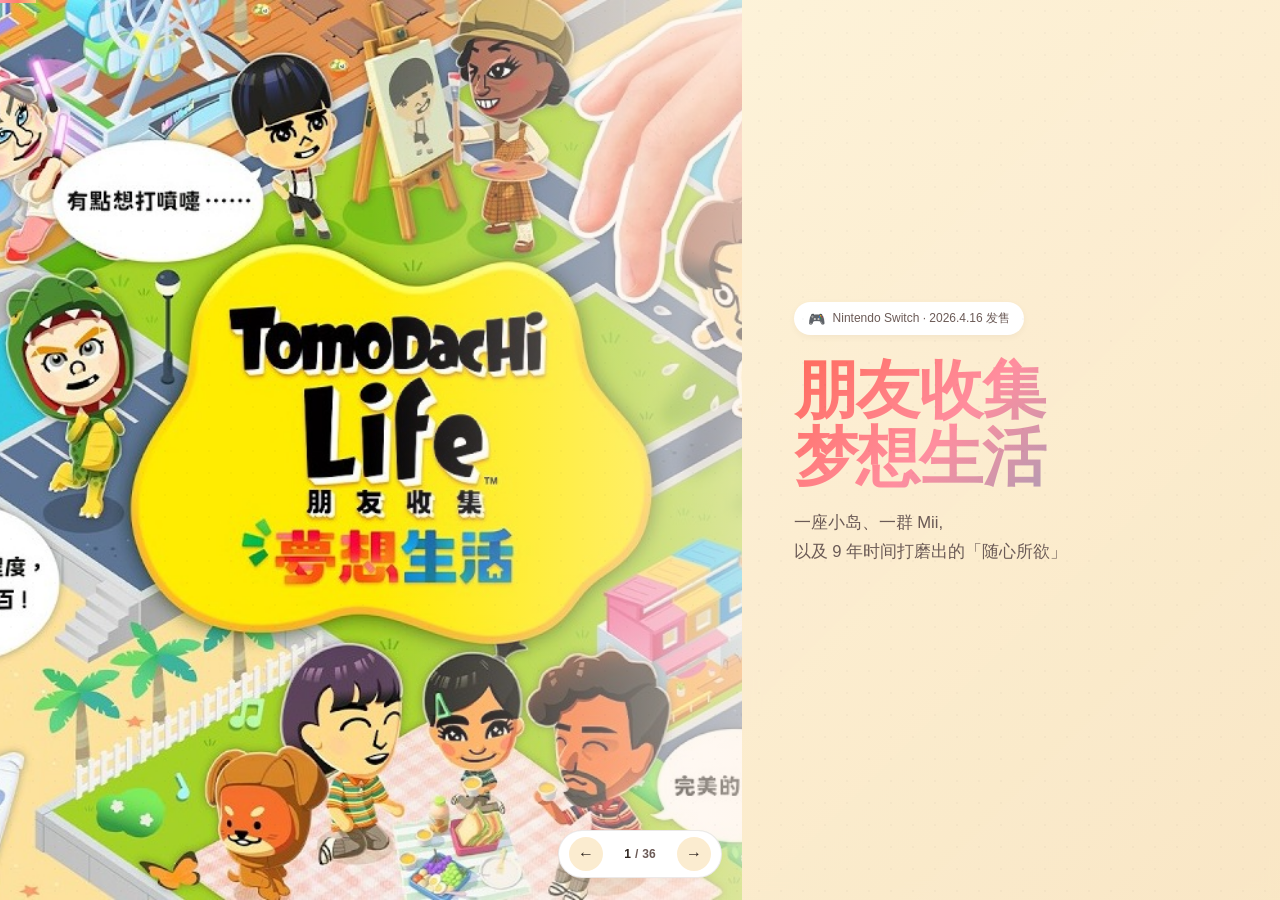
==== commit 2141b981: "回来第一次提交" ====
--- a/presentation.html
+++ b/presentation.html
@@ -943,117 +943,6 @@
   .video-deco-tags.t3 { bottom: 22px; left: 22px; }
   .video-deco-tags.t4 { bottom: 22px; right: 22px; }
 
-  .mii-video-carousel {
-    position: relative;
-    width: min(980px, 100%);
-    margin: 24px auto 0;
-  }
-  .mii-video-frame {
-    position: relative;
-    aspect-ratio: 16 / 9;
-    border-radius: var(--radius-lg);
-    overflow: hidden;
-    background:
-      radial-gradient(ellipse at 25% 20%, rgba(166, 216, 184, 0.55), transparent 50%),
-      radial-gradient(ellipse at 80% 80%, rgba(255, 210, 122, 0.6), transparent 52%),
-      linear-gradient(135deg, #F7FFF9, #FFF6DC);
-    border: 1px solid rgba(166, 216, 184, 0.48);
-    box-shadow: var(--shadow-lg);
-  }
-  .mii-video-card {
-    position: absolute;
-    inset: 0;
-    opacity: 0;
-    pointer-events: none;
-    transition: opacity 280ms ease;
-  }
-  .mii-video-card.active {
-    opacity: 1;
-    pointer-events: auto;
-  }
-  .mii-video-card video {
-    width: 100%;
-    height: 100%;
-    display: block;
-    object-fit: contain;
-    background: rgba(255, 255, 255, 0.35);
-  }
-  .mii-video-play {
-    position: absolute;
-    inset: 0;
-    display: flex;
-    align-items: center;
-    justify-content: center;
-    border: 0;
-    background: linear-gradient(180deg, rgba(255, 255, 255, 0.1), rgba(41, 62, 47, 0.18));
-    color: #4FA378;
-    cursor: pointer;
-  }
-  .mii-video-play span {
-    width: 82px;
-    height: 82px;
-    border-radius: 50%;
-    display: grid;
-    place-items: center;
-    padding-left: 5px;
-    background: rgba(255, 255, 255, 0.92);
-    box-shadow: 0 12px 34px rgba(44, 94, 69, 0.22);
-    font-size: 34px;
-  }
-  .mii-video-card.is-playing .mii-video-play {
-    display: none;
-  }
-  .mii-video-meta {
-    position: absolute;
-    left: 18px;
-    bottom: 16px;
-    display: inline-flex;
-    align-items: center;
-    gap: 8px;
-    padding: 7px 12px;
-    border-radius: 999px;
-    background: rgba(255, 255, 255, 0.9);
-    color: #2C5E45;
-    font-size: 12px;
-    font-weight: 700;
-    box-shadow: var(--shadow-sm);
-  }
-  .mii-video-nav {
-    display: flex;
-    align-items: center;
-    justify-content: center;
-    gap: 14px;
-    margin-top: 14px;
-  }
-  .mii-video-nav button {
-    width: 42px;
-    height: 42px;
-    border-radius: 50%;
-    border: 1px solid rgba(166, 216, 184, 0.7);
-    background: var(--paper);
-    color: #2C5E45;
-    box-shadow: var(--shadow-sm);
-    cursor: pointer;
-    font-size: 20px;
-  }
-  .mii-video-dots {
-    display: inline-flex;
-    gap: 7px;
-  }
-  .mii-video-dots button {
-    width: 9px;
-    height: 9px;
-    border-radius: 999px;
-    padding: 0;
-    border: 0;
-    background: rgba(79, 163, 120, 0.28);
-    box-shadow: none;
-  }
-  .mii-video-dots button.active {
-    width: 24px;
-    background: #4FA378;
-  }
-
   /* ============ Highlight Box ============ */
   .highlight-box {
     padding: 14px 18px;
@@ -1563,11 +1452,11 @@
       <div class="slide-inner">
         <div class="eyebrow"><span class="dot"></span>性能提升 ≠ 视觉升级</div>
         <h2 class="section-title">硬件全部升级了，<br/>Mii 怎么<span class="accent">还是那只 Mii</span>？</h2>
-        <p class="lead">Switch 性能远超 3DS / DS —— 画面、声音、动作<strong>都能升级</strong>。<br/>但团队最大的难题反而是：<strong>怎么让 Mii 看起来、听起来、动起来，还是那只玩家熟悉的 Mii。</strong></p>
+        <p class="lead">Switch 性能远超 3DS —— 画面、声音、动作都能升级。<br/>但团队最大的难题反而是怎么让 Mii 看起来、听起来、动起来，还是那只玩家熟悉的 Mii。答案在于<strong>「克制的升级」。</strong></p>
 
         <div class="compare" style="margin-top: 22px;">
           <div class="col bad">
-            <h5>一开始尝试 <span class="pill" style="background: #FFE0E0; color: #B43E3E;">却失败</span></h5>
+            <h5>一开始尝试</h5>
             <ul>
               <li>提升解析度、让脸部部件更精细</li>
               <li>让 Mii 看起来更<strong>「成熟」</strong>、更精致</li>
@@ -1579,7 +1468,7 @@
             </div>
           </div>
           <div class="col good">
-            <h5>最终的方向 <span class="pill" style="background: #DEF3E5; color: #2C7A4B;">克制升级</span></h5>
+            <h5>最终的方向</h5>
             <ul>
               <li><strong>保留</strong>脸部部件、手脚形状等核心特征</li>
               <li>素朴<strong>卡通风格</strong>更新（与初代盒装画风暗合）</li>
@@ -1596,7 +1485,7 @@
 
     <!-- ============ Slide 10: 硬件升级 - 卡通风格 ============ -->
     <section class="slide">
-      <div class="slide-label">02.1 · 硬件升级 · ② 卡通风格</div>
+      <div class="slide-label">02.1 · 看起来像：卡通风格</div>
       <div class="slide-inner">
         <div class="eyebrow"><span class="dot"></span>形状不变，但每一个部件都重画</div>
         <h2 class="section-title">素朴的<span class="accent">卡通风格</span>更新</h2>
@@ -1608,7 +1497,7 @@
 
     <!-- ============ Slide 11: 硬件升级 - 声音 ============ -->
     <section class="slide">
-      <div class="slide-label">02.1 · 硬件升级 · ③ 声音</div>
+      <div class="slide-label">02.1 · 听起来像：声音</div>
       <div class="slide-inner">
         <div class="eyebrow"><span class="dot"></span>关于「原声」的反向调音</div>
         <h2 class="section-title">真人感 → 故意<span class="accent">「退一步」</span></h2>
@@ -1702,203 +1591,51 @@
         <h2 class="section-title">「有梗的生活」<br/>笑点全在<span class="accent-mint">玩家心里</span></h2>
         <p class="lead">Mii 像一个认真演荒诞剧的演员，<strong>用夸张的肢体动作和剧情演绎无厘头的生活。</strong>比如：新闻播报，互相惊吓....</p>
 
-        <div class="mii-video-carousel" data-carousel="mii-gag">
-          <div class="mii-video-frame">
-            <div class="mii-video-card active">
-              <video preload="metadata" playsinline>
-                <source src="images/gag-01.mp4" type="video/mp4">
-              </video>
-              <button class="mii-video-play" type="button" aria-label="播放视频 1"><span>▶</span></button>
-              <div class="mii-video-meta">视频 1 · 惊吓 / 表情散落</div>
-            </div>
-            <div class="mii-video-card">
-              <video preload="metadata" playsinline>
-                <source src="images/gag-02.mp4" type="video/mp4">
-              </video>
-              <button class="mii-video-play" type="button" aria-label="播放视频 2"><span>▶</span></button>
-              <div class="mii-video-meta">视频 2 · 一本正经的荒诞事件</div>
-            </div>
-            <div class="mii-video-card">
-              <video preload="metadata" playsinline>
-                <source src="images/gag-03.mp4" type="video/mp4">
-              </video>
-              <button class="mii-video-play" type="button" aria-label="播放视频 3"><span>▶</span></button>
-              <div class="mii-video-meta">视频 3 · 玩家意想不到的反应</div>
-            </div>
-          </div>
-          <div class="mii-video-nav" aria-label="有梗生活视频轮播">
-            <button class="mii-video-prev" type="button" aria-label="上一个视频">‹</button>
-            <div class="mii-video-dots" aria-hidden="true">
-              <button class="active" type="button"></button>
-              <button type="button"></button>
-              <button type="button"></button>
-            </div>
-            <button class="mii-video-next" type="button" aria-label="下一个视频">›</button>
-          </div>
-        </div>
-      </div>
-    </section>
-
-    <!-- ============ Slide 14: 与 Mii 的交互 · 总览 ============ -->
-    <section class="slide">
-      <div class="slide-label">02.3 · 与 Mii 的交互 · 总览</div>
-      <div class="slide-inner">
-        <div class="eyebrow"><span class="dot"></span>保持边界，为惊喜留出空间</div>
-        <h2 class="section-title">与 Mii 的互动原则：<span class="accent">「保持边界」</h2>
-        <p class="lead">不让玩家直接指挥 Mii——这是核心原则。<br/>玩家能做的，都是「轻轻种下种子」的动作。</p>
-
-        <div class="grid grid-3" style="margin-top: 22px;">
-          <div class="card">
-            <h4>抓起</h4>
-            <p>玩家只负责抓起和放下，具体怎么互动交给 Mii 自己决定。<br/>—— 留给意外</p>
-          </div>
-          <div class="card">
-            <h4>送礼物</h4>
-            <p>可以给 Mii 送礼物，但收到后自己决定怎么用。<br/>—— 留给个性</p>
-          </div>
-          <div class="card">
-            <h4>回答 Mii 的话</h4>
-            <p> Mii 会向你提问，征求你的意见。而回答的这句话会在意想不到的时刻冒出来。<br/>—— 留给惊喜</p>
-          </div>
-        </div>
-
-        <div class="quote" style="margin-top: 22px;">
-          <p>「Mii 听从指示就<span class="highlight">没意思了</span>。<br/>抓起并放下，但之后做什么，<strong>交给 Mii 自己决定</strong>。」</p>
-          <div class="who">上野 隆臣（程式总监）</div>
-        </div>
-      </div>
-    </section>
-
-    <!-- ============ Slide 15: 抓起 Mii ============ -->
-    <section class="slide">
-      <div class="slide-label">02.3 · 与 Mii 的交互 · ① 抓起</div>
+        <div class="video-wrap" style="margin-top: 22px;">
+          <div class="video-placeholder">
+            <div class="play-icon">▶</div>
+            <div class="placeholder-title">有梗生活视频占位</div>
+            <div class="placeholder-hint">
+              后续可替换为「新闻播报 / 互相惊吓 / 荒诞反应」等真实游戏片段
+            </div>
+          </div>
+        </div>
+      </div>
+    </section>
+
+    <!-- ============ Slide 16: 与 Mii 的交互 · 总览 ============ -->
+    <section class="slide">
+      <div class="slide-label">02.3 · 与 Mii 的交互</div>
       <div class="slide-inner">
         <div class="hero-split">
           <div>
-            <div class="eyebrow"><span class="dot"></span>玩家唯一的"主动权"</div>
-            <h2 class="section-title">「抓起 Mii」<br/>—— 整作的<span class="accent">核心交互</span></h2>
-
-            <p class="lead" style="margin-top: 16px;">玩家可以抓起 Mii 放到岛上任意角落。<br/><strong>具体做什么交给mii来决定。</strong>。</p>
-
-            <div class="grid grid-3" style="margin-top: 18px;">
-              <div class="principle pink">
-                <div class="icon">🤏</div>
-                <h5>抓起</h5>
-                <p>从家里、街上、海边⋯<br/>把 Mii 拎起来</p>
+            <div class="eyebrow"><span class="dot"></span>保持边界，为惊喜留出空间</div>
+            <h2 class="section-title">与 Mii 的互动原则：<br/><span class="accent">「保持边界」</span></h2>
+            <p class="lead" style="margin-top: 14px;">不直接指挥 Mii——玩家能做的，都是「轻轻种下种子」的动作，剩下的交给 Mii。</p>
+
+            <div class="grid" style="grid-template-columns: 1fr; gap: 10px; margin-top: 18px;">
+              <div class="card" style="padding: 13px 16px;">
+                <h4 style="font-size: 15px;">🤏 抓起 · 放下 <span style="color: var(--coral);">— 留给意外</span></h4>
+                <p>只负责搬动，会不会互动由 Mii 决定。</p>
               </div>
-              <div class="principle sky">
-                <div class="icon">📦</div>
-                <h5>放下</h5>
-                <p>放到任意位置：<br/>另一个 Mii 旁、店铺、房间</p>
+              <div class="card" style="padding: 13px 16px;">
+                <h4 style="font-size: 15px;">🎁 送礼物 <span style="color: var(--coral);">— 留给个性</span></h4>
+                <p>送什么是你的，怎么用是 Mii 的。</p>
               </div>
-              <div class="principle mint">
-                <div class="icon">👀</div>
-                <h5>观察</h5>
-                <p>剩下的全部交给 Mii——<br/>他们决定要不要互动</p>
+              <div class="card" style="padding: 13px 16px;">
+                <h4 style="font-size: 15px;">💬 回答 Mii 的话 <span style="color: var(--coral);">— 留给惊喜</span></h4>
+                <p>你的回答会在意想不到的时刻冒出来。</p>
               </div>
+            </div>
+
+            <div class="quote" style="margin-top: 16px; padding: 14px 18px;">
+              <p style="font-size: 14px;">「Mii 听从指示就<span class="highlight">没意思了</span>。抓起放下，之后做什么<strong>交给 Mii</strong>。」</p>
+              <div class="who">上野 隆臣（程式总监）</div>
             </div>
           </div>
 
           <div class="hero-image-wrap">
             <img src="assets/pickup-mii.png" alt="抓起 Mii 的核心交互" style="display: block; max-width: 100%; width: auto; height: auto;" />
-          </div>
-        </div>
-      </div>
-    </section>
-
-    <!-- ============ Slide 16: 送礼 ============ -->
-    <section class="slide">
-      <div class="slide-label">02.3 · 与 Mii 的交互 · ② 送礼</div>
-      <div class="slide-inner">
-        <div class="eyebrow"><span class="dot"></span>送什么是你的，怎么用是 Mii 的</div>
-        <h2 class="section-title">同一份礼物，<br/><span class="accent">不同 Mii</span> 给出不同反应</h2>
-        <p class="lead">玩家可以送 Mii 食物、衣服、书、游戏、宠物，甚至「微个性」——<br/>但反应、用法，由 Mii 自己的人格决定。</p>
-
-        <div style="text-align: center; margin: 26px 0 16px;">
-          <div style="display: inline-flex; align-items: center; gap: 14px; padding: 12px 22px; background: var(--paper); border-radius: 999px; box-shadow: var(--shadow); border: 1px solid var(--line);">
-            <span style="font-size: 30px;">🍔</span>
-            <span style="font-size: 14px; color: var(--ink-soft);">同一个汉堡，送给 3 只不同个性的 Mii  →</span>
-          </div>
-        </div>
-
-        <div class="grid grid-3">
-          <div class="card" style="background: linear-gradient(135deg, #FFF5F5, #FFE9EC); border-color: #FFB8C5;">
-            <div class="tag" style="background: #FFC8D2; color: #8A3A4F;">🍴 大食量 个性</div>
-            <h4 style="color: #D85A75; margin-top: 8px; font-size: 17px;">「太棒了！再来 10 个！」</h4>
-            <p>满意度直冲顶 · 立刻吃光 · 还想加餐</p>
-          </div>
-          <div class="card">
-            <div class="tag">😐 普通 个性</div>
-            <h4 style="color: var(--ink-soft); margin-top: 8px; font-size: 17px;">「谢谢⋯味道还可以。」</h4>
-            <p>满意度小幅上升 · 慢慢吃完 · 没特别反应</p>
-          </div>
-          <div class="card" style="background: linear-gradient(135deg, #F7FBFF, #EAF4FF); border-color: #B6D8EC;">
-            <div class="tag" style="background: #BDE6F5; color: #2C5C7C;">🙅 挑食 个性</div>
-            <h4 style="color: #3F8FB0; margin-top: 8px; font-size: 17px;">「这个我不喜欢吃⋯」</h4>
-            <p>皱眉 · 悄悄放下 · 满意度反而下降</p>
-          </div>
-        </div>
-
-        <div class="quote" style="margin-top: 22px;">
-          <p>「玩家可以将各种东西送给 Mii，<br/>但要<span class="highlight">怎么运用</span>，则取决于 Mii——并享受 Mii 的各种不同反应。」</p>
-          <div class="who">高桥 龙太郎（总监督）</div>
-        </div>
-      </div>
-    </section>
-
-    <!-- ============ Slide 17: 教话 ============ -->
-    <section class="slide">
-      <div class="slide-label">02.3 · 与 Mii 的交互 · ③ 教话</div>
-      <div class="slide-inner">
-        <div class="hero-split">
-          <div>
-            <div class="eyebrow"><span class="dot"></span>种下一句话，不写剧本</div>
-            <h2 class="section-title">你教的话，<br/><span class="accent">何时何地</span>冒出来，<br/>由 Mii 自己决定</h2>
-
-            <div class="story" style="margin-top: 20px;">
-              <span class="label">📖 真实例子 · 来自访谈</span>
-              <h4>「治好了四十肩」</h4>
-              <p>高桥说：Mii 问「最近有什么新闻？」<br/>我顺手回答「治好了四十肩」。<br/><br/>几天后我都已经忘了，<br/>看见 Mii 们凑在一起聊天，靠近一听——<br/><strong style="color: var(--coral);">居然热烈讨论起『治好了四十肩』这件事。</strong></p>
-            </div>
-          </div>
-
-          <div>
-            <div style="background: var(--paper); border-radius: 24px; padding: 22px 24px; border: 1px solid var(--line); box-shadow: var(--shadow);">
-              <div style="font-size: 11px; color: var(--ink-faint); margin-bottom: 14px; letter-spacing: 0.1em;">📍 几天后，岛上 · 公园长椅</div>
-
-              <div style="display: flex; margin-bottom: 10px;">
-                <div class="bubble left">
-                  <div class="who">Mii A</div>
-                  你听说了吗？听说他治好了<strong>四十肩</strong>！
-                </div>
-              </div>
-              <div style="display: flex; justify-content: flex-end; margin-bottom: 10px;">
-                <div class="bubble right" style="background: var(--pink-soft);">
-                  <div class="who">Mii B</div>
-                  哦哦哦，那真是太好了！
-                </div>
-              </div>
-              <div style="display: flex; margin-bottom: 10px;">
-                <div class="bubble left">
-                  <div class="who">Mii C</div>
-                  最近天气也越来越暖和了呢。
-                </div>
-              </div>
-              <div style="display: flex; justify-content: flex-end;">
-                <div class="bubble right" style="background: var(--pink-soft);">
-                  <div class="who">Mii A</div>
-                  说回那个四十肩⋯⋯
-                </div>
-              </div>
-
-              <div style="text-align: center; margin-top: 16px; padding: 9px; background: var(--bg-2); border-radius: 10px; font-size: 12px; color: var(--ink-soft);">
-                💭 玩家：「这是什么对话？！」 ← 圈内梗诞生
-              </div>
-            </div>
-
-            <div class="highlight-box mint" style="margin-top: 14px; font-size: 13px;">
-              <strong>设计原理：</strong>玩家输入 → 进入岛屿专属词库 →<br/>Mii 按自己的人格、当下场景<strong>随机引用</strong>。
-            </div>
           </div>
         </div>
       </div>
@@ -1916,40 +1653,6 @@
       <div class="ch-image" style="background-image: url('assets/palette-house.png');"></div>
     </section>
 
-    <!-- ============ Slide 19: UGC 真实内容预览 ============ -->
-    <section class="slide">
-      <div class="slide-label">03.0 · 玩家做出了什么</div>
-      <div class="slide-inner">
-        <div class="eyebrow"><span class="dot"></span>在拆解机制之前⋯</div>
-        <h2 class="section-title">先看看玩家<br/>真的<span class="accent">做出了什么</span></h2>
-
-        <div class="video-wrap" id="ugc-video-wrap">
-          <video id="ugc-video" controls preload="metadata" playsinline>
-            <source src="images/ugc-showcase.mp4" type="video/mp4">
-          </video>
-
-          <div class="video-deco-tags t1">🎤 偶像团体</div>
-          <div class="video-deco-tags t2">🏝️ 主题岛屿</div>
-          <div class="video-deco-tags t3">💌 跨服恋爱</div>
-          <div class="video-deco-tags t4">🍱 自制便当</div>
-
-          <div class="video-placeholder">
-            <div class="play-icon">▶</div>
-            <div class="placeholder-title">真实 UGC 视频展示位</div>
-            <div class="placeholder-hint">
-              把视频命名为 <code>ugc-showcase.mp4</code><br/>
-              放入项目根目录的 <code>images/</code> 文件夹即可自动加载
-            </div>
-          </div>
-        </div>
-
-        <p class="lead" style="margin: 20px auto 0; text-align: center;">
-          这些都是玩家用 UGC 机制做出来的内容 —— 接下来几页，
-          我们来拆解他们<strong>如何</strong>做到。
-        </p>
-      </div>
-    </section>
-
     <!-- ============ Slide 20: UGC 四条主线 ============ -->
     <section class="slide">
       <div class="slide-label">03.0 · UGC 全景</div>
@@ -1974,9 +1677,9 @@
             <p>食物 / 衣服 / 书 / 游戏 / 宠物</p>
           </div>
           <div class="principle" style="background: linear-gradient(180deg, #FFFBEE, #FFF4DC);">
-            <div class="icon" style="background: var(--yellow);">🏝</div>
-            <h5>④ 造岛</h5>
-            <p>地砖 / 建筑外观 / 路径</p>
+            <div class="icon" style="background: var(--yellow);">🎬</div>
+            <h5>④ 小剧场</h5>
+            <p>丰富的小剧场模板，不同组合带来不同惊喜</p>
           </div>
         </div>
 
@@ -2106,11 +1809,24 @@
         <div class="eyebrow"><span class="dot"></span>UGC 工具能做到什么程度</div>
         <h2 class="section-title">动物、外星人、机器人、<br/>甚至<span class="accent">浮在空中</span>的 Mii</h2>
 
+        <p class="lead" style="margin-top: 18px; max-width: none;">「除了本人、家人、朋友等真实人物之外，也会有玩家想制作原创角色。<br/>因此我们<strong>尽可能让玩家透过各种方式制作出任何样子的 Mii</strong>。」<span style="font-size: 12px; color: var(--ink-faint);">—— 高桥 龙太郎</span></p>
+
         <div class="image-hero" style="margin-top: 18px;">
           <img src="assets/mii-variety.png" alt="多样化的 Mii 角色" />
         </div>
 
-        <p class="lead" style="margin-top: 18px; max-width: none;">「除了本人、家人、朋友等真实人物之外，也会有玩家想制作原创角色。<br/>因此我们<strong>尽可能让玩家透过各种方式制作出任何样子的 Mii</strong>。」<span style="font-size: 12px; color: var(--ink-faint);">—— 高桥 龙太郎</span></p>
+      </div>
+    </section>
+
+    <!-- ============ Slide 25: Mii 多样性展示 · 标题页 ============ -->
+    <section class="slide">
+      <div class="slide-label">03.4 · 自定义的极限</div>
+      <div class="slide-inner">
+        <h2 class="section-title">我的 Mii 们</h2>
+        <p class="lead">把我的猫、oc、自己和大学老师都搬进了岛上。</p>
+        <div style="flex: 1; display: flex; align-items: center; justify-content: center;">
+          <img src="images/居民.png" alt="我的 Mii 居民" style="display: block; max-width: 100%; max-height: 58vh; width: auto; height: auto;" />
+        </div>
       </div>
     </section>
 
@@ -2157,35 +1873,6 @@
       </div>
     </section>
 
-    <!-- ============ Slide 26: 放屁的故事 ============ -->
-    <section class="slide">
-      <div class="slide-label">03.6 · 微个性背后的争论</div>
-      <div class="slide-inner">
-        <div class="eyebrow"><span class="dot"></span>真实故事</div>
-        <h2 class="section-title">要不要让 Mii<span class="accent">「放屁」</span>？</h2>
-        <p class="lead">一个让团队意见两极分裂的微个性。</p>
-
-        <div class="grid grid-2" style="margin-top: 22px;">
-          <div class="highlight-box pink" style="padding: 18px;">
-            <div style="font-size: 36px; margin-bottom: 8px;">😆</div>
-            <strong>「很有趣！」</strong>
-            <p style="margin-top: 6px; font-size: 12px; color: var(--ink-soft);">一派开发者支持加入</p>
-          </div>
-          <div class="highlight-box sky" style="padding: 18px;">
-            <div style="font-size: 36px; margin-bottom: 8px;">😣</div>
-            <strong>「有点低俗、不太喜欢。」</strong>
-            <p style="margin-top: 6px; font-size: 12px; color: var(--ink-soft);">另一派觉得拉低品味</p>
-          </div>
-        </div>
-
-        <div class="story" style="margin-top: 22px;">
-          <span class="label">🎯 最终方案</span>
-          <h4>做成可选「微个性」</h4>
-          <p>喜欢的人送给 Mii，不喜欢的人不送就好。<br/>音效也反复重录——曾经做出过<strong>「砰！」一声爆炸式</strong>的版本（全员爆笑）。</p>
-        </div>
-      </div>
-    </section>
-
     <!-- ============ Slide 27: Palette House ============ -->
     <section class="slide">
       <div class="slide-label">03.8 · 礼物制作</div>
@@ -2224,6 +1911,70 @@
       </div>
     </section>
 
+    <!-- ============ Slide 32: 构思公告板 ============ -->
+    <section class="slide fit-slide">
+      <div class="slide-label">04.2 · 团队协作秘诀</div>
+      <div class="slide-inner">
+        <div class="eyebrow"><span class="dot"></span>② 构思公告板</div>
+        <h2 class="section-title">「<span class="accent">构思公告板</span>」<br/>把热情转换成产能</h2>
+
+        <div class="quote" style="margin-top: 16px;">
+          <p>「让所有工作人员都能<span class="highlight">自由写下自己的想法</span>。<br/>当有人写下有趣的想法时，不同岗位的人就会记下，并把它实现。」</p>
+          <div class="who">蔭山 大介（美术总监）</div>
+        </div>
+
+        <div class="grid grid-3" style="margin-top: 16px;">
+          <div class="principle pink">
+            <div class="icon">📝</div>
+            <h5>任何人都能提案</h5>
+            <p>不分岗位 / 资历，<br/>都能贴到公告板上</p>
+          </div>
+          <div class="principle sky">
+            <div class="icon">🙋</div>
+            <h5>提案者可挂帅</h5>
+            <p>「由我来统筹负责！」<br/>主动推动落地</p>
+          </div>
+          <div class="principle mint">
+            <div class="icon">⚖️</div>
+            <h5>资深做平衡</h5>
+            <p>把热情调整到<br/><strong>现实可行的程度</strong></p>
+          </div>
+        </div>
+      </div>
+    </section>
+
+    <!-- ============ Slide 31: 小剧场 - 模板化拼装剧场 ============ -->
+    <section class="slide">
+      <div class="slide-label">03.9 · 小剧场</div>
+      <div class="slide-inner">
+        <div class="eyebrow"><span class="dot"></span>🎬 永远不重样的「绝版狗血连续剧」</div>
+        <h2 class="section-title">小剧场：<span class="accent">「模板化拼装剧场」</span></h2>
+        <p class="lead">任天堂其实是做了一套剧情版的 <strong>Figma 组件库</strong>——把"剧情"拆成可复用的外壳 + 可替换的变量。</p>
+
+        <div class="grid grid-3" style="margin-top: 22px;">
+          <div class="card">
+            <div class="tag" style="background: #E5F1F8; color: #2C5C7C;">① 固定外壳</div>
+            <h4>精雕 100+ 个动画「容器」</h4>
+            <p>不为每个人量身定制电影，只做完全固定的<strong>纯动画外壳</strong>：<br/>· 【A 冲向 B 告白，B 满脸通红答应】<br/>· 【吃到绝顶美味，背景瞬间飞向宇宙】</p>
+          </div>
+          <div class="card" style="background: linear-gradient(135deg, #FFFBEE, #FFF4DC); border-color: #E5C988;">
+            <div class="tag" style="background: var(--yellow); color: #6E4D14;">② 配置项</div>
+            <h4>核心元素全部「下发」</h4>
+            <p>外壳里能变的地方都留成槽位：<br/>· <strong>下发角色</strong>：随机塞进【你的老板】【你的前任】<br/>· <strong>下发台词</strong>：自动读取你输入的恶搞文本</p>
+          </div>
+          <div class="card" style="background: linear-gradient(135deg, #F1FFF6, #DFF5E5); border-color: #B6E0C2;">
+            <div class="tag" style="background: #BDE6CA; color: #2C7A4B;">③ 随机拼装</div>
+            <h4>像拼乐高一样组合</h4>
+            <p>运行时，算法把<strong>固定外壳</strong>和<strong>玩家输入的变量</strong>随机拼在一起——同一个舞台，永远是不同的演员和台词。</p>
+          </div>
+        </div>
+
+        <div class="highlight-box mint" style="margin-top: 20px;">
+          💡 <strong>一句话总结：</strong>任天堂不是在讲故事，而是在做<strong>「故事的生产线」</strong>。他们只打造了 100 多个高表现力的公式化舞台，但台上的演员、台词、声音都是玩家亲手设计的变量；当它们被随机排列组合丢上台，玩家看到的就是永远不重样的「绝版狗血连续剧」——这就是<strong>低成本创造海量有趣内容</strong>的终极巧思。
+        </div>
+      </div>
+    </section>
+
     <!-- ============ Slide 30: Part 4 Cover ============ -->
     <section class="slide chapter-cover c4">
       <div class="ch-side">
@@ -2400,67 +2151,6 @@
                 <div class="icon">🎬</div>
                 <div class="label">视频 / 图片占位</div>
               </div>
-            </div>
-          </div>
-        </div>
-      </div>
-    </section>
-
-    <!-- ============ Slide 32: 构思公告板 ============ -->
-    <section class="slide fit-slide">
-      <div class="slide-label">04.2 · 团队协作秘诀</div>
-      <div class="slide-inner">
-        <div class="eyebrow"><span class="dot"></span>② 构思公告板</div>
-        <h2 class="section-title">「<span class="accent">构思公告板</span>」<br/>把热情转换成产能</h2>
-
-        <div class="quote" style="margin-top: 16px;">
-          <p>「让所有工作人员都能<span class="highlight">自由写下自己的想法</span>。<br/>当有人写下有趣的想法时，不同岗位的人就会记下，并把它实现。」</p>
-          <div class="who">蔭山 大介（美术总监）</div>
-        </div>
-
-        <div class="grid grid-3" style="margin-top: 16px;">
-          <div class="principle pink">
-            <div class="icon">📝</div>
-            <h5>任何人都能提案</h5>
-            <p>不分岗位 / 资历，<br/>都能贴到公告板上</p>
-          </div>
-          <div class="principle sky">
-            <div class="icon">🙋</div>
-            <h5>提案者可挂帅</h5>
-            <p>「由我来统筹负责！」<br/>主动推动落地</p>
-          </div>
-          <div class="principle mint">
-            <div class="icon">⚖️</div>
-            <h5>资深做平衡</h5>
-            <p>把热情调整到<br/><strong>现实可行的程度</strong></p>
-          </div>
-        </div>
-      </div>
-    </section>
-
-    <!-- ============ Slide 33: Mii 新闻的故事 ============ -->
-    <section class="slide">
-      <div class="slide-label">04.3 · 自下而上的力量</div>
-      <div class="slide-inner">
-        <div class="hero-split reverse">
-          <div class="hero-image-wrap">
-            <img class="hero-image" src="assets/mii-news.png" alt="Mii News 新闻播报" />
-            <div class="image-caption">Mii 新闻：让岛上发生的事变成每日播报</div>
-          </div>
-
-          <div>
-            <div class="eyebrow"><span class="dot"></span>③ Mii 新闻 · 差点被砍的功能</div>
-            <h2 class="section-title">「没有 Mii 新闻就<br/>不像<span class="accent">Tomodachi</span> 啊！」</h2>
-
-            <div class="story" style="margin-top: 18px;">
-              <span class="label">⚡ 真实经过</span>
-              <h4>一位年轻设计师救回来的功能</h4>
-              <p>原计划因为时间不够要砍掉 Mii 新闻。<br/>一位<strong>年轻设计师</strong>站出来力争：<br/>「没有 Mii 新闻就不像是 Tomodachi Collection！」<br/><br/>她去找各组商量调整方案，把功能<strong>调整到现实可行的程度</strong>实装。</p>
-            </div>
-
-            <div class="quote mint" style="margin-top: 18px; padding: 16px 20px;">
-              <p style="font-size: 14px;">「原本以玩家身份享受作品的人，如今成为了开发者，<br/><strong>亲手将自身的回忆转化为具体的成果</strong>。」</p>
-              <div class="who">高桥 龙太郎</div>
             </div>
           </div>
         </div>
@@ -2546,7 +2236,7 @@
 
 <div class="nav">
   <button id="prev" aria-label="上一页">←</button>
-  <div class="pages"><strong id="cur">1</strong> / <span id="total">40</span></div>
+  <div class="pages"><strong id="cur">1</strong> / <span id="total">36</span></div>
   <button id="next" aria-label="下一页">→</button>
 </div>
 
@@ -2603,53 +2293,6 @@
   }, { passive: true });
 
   $progress.style.width = (1 / total * 100) + '%';
-
-  // UGC video: 当视频成功加载时，隐藏占位、显示视频
-  const ugcVideo = document.getElementById('ugc-video');
-  const ugcWrap = document.getElementById('ugc-video-wrap');
-  if (ugcVideo && ugcWrap) {
-    ugcVideo.addEventListener('loadeddata', () => ugcWrap.classList.add('has-video'));
-    ugcVideo.addEventListener('canplay', () => ugcWrap.classList.add('has-video'));
-  }
-
-  document.querySelectorAll('.mii-video-carousel').forEach(carousel => {
-    const cards = Array.from(carousel.querySelectorAll('.mii-video-card'));
-    const dots = Array.from(carousel.querySelectorAll('.mii-video-dots button'));
-    const prev = carousel.querySelector('.mii-video-prev');
-    const next = carousel.querySelector('.mii-video-next');
-    let activeIndex = 0;
-
-    function pauseAll() {
-      cards.forEach(card => {
-        const video = card.querySelector('video');
-        card.classList.remove('is-playing');
-        if (video) video.pause();
-      });
-    }
-
-    function showCard(index) {
-      pauseAll();
-      activeIndex = (index + cards.length) % cards.length;
-      cards.forEach((card, i) => card.classList.toggle('active', i === activeIndex));
-      dots.forEach((dot, i) => dot.classList.toggle('active', i === activeIndex));
-    }
-
-    prev?.addEventListener('click', () => showCard(activeIndex - 1));
-    next?.addEventListener('click', () => showCard(activeIndex + 1));
-    dots.forEach((dot, i) => dot.addEventListener('click', () => showCard(i)));
-
-    cards.forEach(card => {
-      const video = card.querySelector('video');
-      const play = card.querySelector('.mii-video-play');
-      play?.addEventListener('click', () => {
-        pauseAll();
-        card.classList.add('is-playing');
-        video?.play().catch(() => card.classList.remove('is-playing'));
-      });
-      video?.addEventListener('pause', () => card.classList.remove('is-playing'));
-      video?.addEventListener('ended', () => card.classList.remove('is-playing'));
-    });
-  });
 </script>
 
 </body>
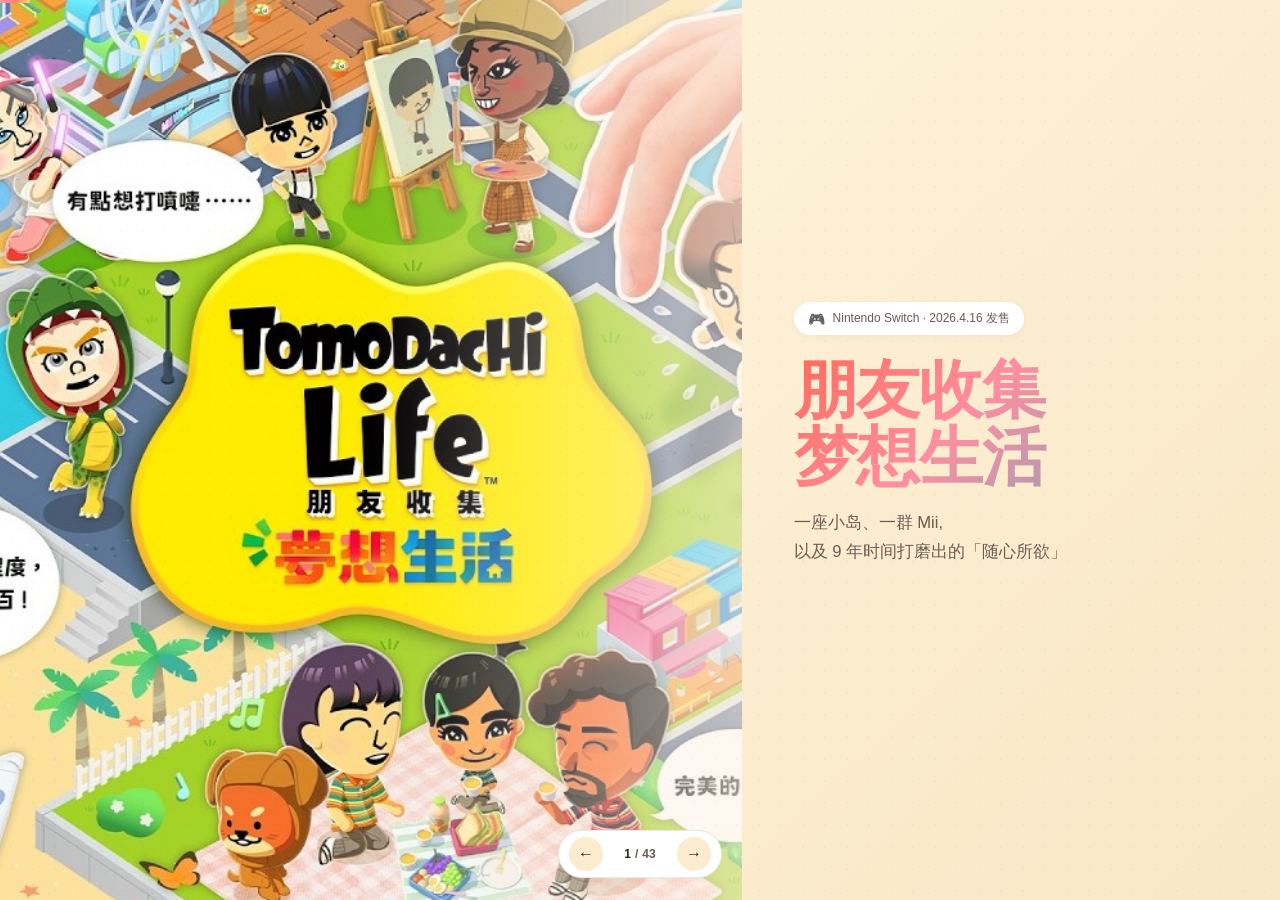
==== commit db9ff111: "增加了一些图片轮播组件 0602 16:35" ====
--- a/presentation.html
+++ b/presentation.html
@@ -943,6 +943,139 @@
   .video-deco-tags.t3 { bottom: 22px; left: 22px; }
   .video-deco-tags.t4 { bottom: 22px; right: 22px; }
 
+  /* ============ Drag Image Carousel ============ */
+  .paint-carousel {
+    width: min(760px, 100%);
+    margin: 16px auto 0;
+    user-select: none;
+    -webkit-user-select: none;
+  }
+  .paint-carousel.paint-carousel-small {
+    width: min(620px, 100%);
+  }
+  .paint-carousel-viewport {
+    position: relative;
+    aspect-ratio: 16 / 9;
+    border-radius: calc(var(--radius-lg) / 2);
+    overflow: hidden;
+    border: 1px solid var(--line);
+    box-shadow: var(--shadow-lg);
+    background: var(--paper);
+    cursor: grab;
+    touch-action: pan-y;
+    user-select: none;
+    -webkit-user-select: none;
+  }
+  .paint-carousel-viewport.is-dragging {
+    cursor: grabbing;
+  }
+  .paint-carousel-track {
+    display: flex;
+    height: 100%;
+    transform: translateX(calc(var(--paint-track-index, 1) * -100%));
+    transition: transform 260ms ease;
+  }
+  .paint-carousel-track.no-transition {
+    transition: none;
+  }
+  .paint-carousel-viewport.is-dragging .paint-carousel-track {
+    transition: none;
+  }
+  .paint-carousel-slide {
+    flex: 0 0 100%;
+    height: 100%;
+  }
+  .paint-carousel-slide img {
+    width: 100%;
+    height: 100%;
+    display: block;
+    object-fit: contain;
+    background: #fff;
+    pointer-events: none;
+    user-select: none;
+    -webkit-user-select: none;
+    -webkit-user-drag: none;
+  }
+  .paint-carousel-video {
+    position: relative;
+    height: 100%;
+    background: #000;
+  }
+  .paint-carousel-slide video {
+    width: 100%;
+    height: 100%;
+    display: block;
+    object-fit: contain;
+    background: #000;
+    pointer-events: none;
+  }
+  .paint-carousel-video-play {
+    position: absolute;
+    inset: 0;
+    display: grid;
+    place-items: center;
+    border: 0;
+    background: linear-gradient(180deg, rgba(255, 255, 255, 0.04), rgba(41, 62, 47, 0.18));
+    color: var(--coral);
+    cursor: pointer;
+  }
+  .paint-carousel-video-play span {
+    width: 78px;
+    height: 78px;
+    border-radius: 50%;
+    display: grid;
+    place-items: center;
+    padding-left: 5px;
+    background: rgba(255, 255, 255, 0.92);
+    box-shadow: 0 12px 34px rgba(44, 94, 69, 0.22);
+    font-size: 32px;
+  }
+  .paint-carousel-slide.is-playing .paint-carousel-video-play {
+    display: none;
+  }
+  .paint-carousel-placeholder {
+    height: 100%;
+    display: grid;
+    place-items: center;
+    text-align: center;
+    background:
+      radial-gradient(ellipse at 28% 18%, rgba(255, 196, 188, 0.65), transparent 55%),
+      radial-gradient(ellipse at 76% 82%, rgba(255, 223, 188, 0.65), transparent 55%),
+      linear-gradient(135deg, #FFF8F4, #FFF1ED);
+    color: var(--ink-soft);
+    font-size: 13px;
+    line-height: 1.8;
+    pointer-events: none;
+    user-select: none;
+    -webkit-user-select: none;
+  }
+  .paint-carousel-placeholder strong {
+    display: block;
+    color: var(--ink);
+    font-size: 18px;
+    margin-bottom: 4px;
+  }
+  .paint-carousel-dots {
+    display: flex;
+    justify-content: center;
+    gap: 8px;
+    margin-top: 12px;
+  }
+  .paint-carousel-dots button {
+    width: 9px;
+    height: 9px;
+    border: 0;
+    border-radius: 999px;
+    padding: 0;
+    background: rgba(255, 126, 107, 0.28);
+    cursor: pointer;
+    transition: width 180ms ease, background 180ms ease;
+  }
+  .paint-carousel-dots button.active {
+    width: 24px;
+    background: var(--coral);
+  }
+
   /* ============ Highlight Box ============ */
   .highlight-box {
     padding: 14px 18px;
@@ -1589,16 +1722,12 @@
       <div class="slide-label">02.2 · Mii 的定位 · ③ 有梗的生活</div>
       <div class="slide-inner">
         <h2 class="section-title">「有梗的生活」<br/>笑点全在<span class="accent-mint">玩家心里</span></h2>
-        <p class="lead">Mii 像一个认真演荒诞剧的演员，<strong>用夸张的肢体动作和剧情演绎无厘头的生活。</strong>比如：新闻播报，互相惊吓....</p>
-
-        <div class="video-wrap" style="margin-top: 22px;">
-          <div class="video-placeholder">
-            <div class="play-icon">▶</div>
-            <div class="placeholder-title">有梗生活视频占位</div>
-            <div class="placeholder-hint">
-              后续可替换为「新闻播报 / 互相惊吓 / 荒诞反应」等真实游戏片段
-            </div>
-          </div>
+        <p class="lead">Mii 像一个认真演荒诞剧的演员，<strong>用夸张的肢体动作和剧情演绎无厘头的小岛生活。</strong></p>
+
+        <div class="video-wrap has-video" style="margin-top: 22px; aspect-ratio: 1206 / 678; max-width: min(980px, 100%); border-radius: calc(var(--radius-lg) / 2);">
+          <video controls preload="auto" playsinline style="object-fit: contain;">
+            <source src="images/小剧场1.mp4" type="video/mp4">
+          </video>
         </div>
       </div>
     </section>
@@ -1610,12 +1739,12 @@
         <div class="hero-split">
           <div>
             <div class="eyebrow"><span class="dot"></span>保持边界，为惊喜留出空间</div>
-            <h2 class="section-title">与 Mii 的互动原则：<br/><span class="accent">「保持边界」</span></h2>
-            <p class="lead" style="margin-top: 14px;">不直接指挥 Mii——玩家能做的，都是「轻轻种下种子」的动作，剩下的交给 Mii。</p>
+            <h2 class="section-title">与 Mii 的互动原则：<br/><span class="accent">「保持边界,尊重 Mii 的意愿」</span></h2>
+            <p class="lead" style="margin-top: 14px;"> Mii 如果只是听从指挥就没意思了。玩家能做的，都是「轻轻种下种子」的动作，剩下的交给 Mii 自己决定。</p>
 
             <div class="grid" style="grid-template-columns: 1fr; gap: 10px; margin-top: 18px;">
               <div class="card" style="padding: 13px 16px;">
-                <h4 style="font-size: 15px;">🤏 抓起 · 放下 <span style="color: var(--coral);">— 留给意外</span></h4>
+                <h4 style="font-size: 15px;">🤏 抓起 <span style="color: var(--coral);">— 留给意外</span></h4>
                 <p>只负责搬动，会不会互动由 Mii 决定。</p>
               </div>
               <div class="card" style="padding: 13px 16px;">
@@ -1623,19 +1752,14 @@
                 <p>送什么是你的，怎么用是 Mii 的。</p>
               </div>
               <div class="card" style="padding: 13px 16px;">
-                <h4 style="font-size: 15px;">💬 回答 Mii 的话 <span style="color: var(--coral);">— 留给惊喜</span></h4>
-                <p>你的回答会在意想不到的时刻冒出来。</p>
-              </div>
-            </div>
-
-            <div class="quote" style="margin-top: 16px; padding: 14px 18px;">
-              <p style="font-size: 14px;">「Mii 听从指示就<span class="highlight">没意思了</span>。抓起放下，之后做什么<strong>交给 Mii</strong>。」</p>
-              <div class="who">上野 隆臣（程式总监）</div>
+                <h4 style="font-size: 15px;">💬 回答 <span style="color: var(--coral);">— 留给惊喜</span></h4>
+                <p>mii有时会问你一些问题，你的回答会在意想不到的时刻冒出来。</p>
+              </div>
             </div>
           </div>
 
           <div class="hero-image-wrap">
-            <img src="assets/pickup-mii.png" alt="抓起 Mii 的核心交互" style="display: block; max-width: 100%; width: auto; height: auto;" />
+            <img src="images/捏起.png" alt="抓起 Mii 的核心交互" style="display: block; max-width: 100%; width: auto; height: auto;" />
           </div>
         </div>
       </div>
@@ -1676,15 +1800,15 @@
             <h5>③ 礼物制作</h5>
             <p>食物 / 衣服 / 书 / 游戏 / 宠物</p>
           </div>
-          <div class="principle" style="background: linear-gradient(180deg, #FFFBEE, #FFF4DC);">
-            <div class="icon" style="background: var(--yellow);">🎬</div>
+          <div class="principle">
+            <div class="icon" style="background: var(--pink-soft);">🎬</div>
             <h5>④ 小剧场</h5>
             <p>丰富的小剧场模板，不同组合带来不同惊喜</p>
           </div>
         </div>
 
         <div class="quote" style="margin-top: 26px;">
-          <p>「Tomodachi Collection 的概念是『究极小圈子的圈内梗软体』。<br/>能让玩家自由制作喜欢东西的 UGC，与这款游戏<span class="highlight">非常契合</span>。」</p>
+          <p>「Tomodachi Collection 的概念是『究极小圈子的圈内梗软体』。<br/>能让玩家自由制作喜欢的东西，是这款游戏的<span class="highlight">核心理念</span>」。</p>
           <div class="who">高桥 龙太郎（总监督）</div>
         </div>
       </div>
@@ -1693,32 +1817,29 @@
     <!-- ============ Slide 21: Mii Maker 自定义 ============ -->
     <section class="slide">
       <div class="slide-label">03.1 · Mii 面容自定义</div>
-      <div class="slide-inner">
-        <div class="hero-split">
-          <div>
-            <div class="eyebrow"><span class="dot"></span>① 面容</div>
-            <h2 class="section-title">从「像本人」到<br/>「想做<span class="accent">谁</span>就做谁」</h2>
-
-            <div class="grid" style="grid-template-columns: 1fr; gap: 12px; margin-top: 18px;">
-              <div class="highlight-box sky">
-                ✨ <strong>更细的部件</strong>：睫毛、双眼皮、嘴巴可调角度
-              </div>
-              <div class="highlight-box pink">
-                🎨 <strong>头发双色</strong>：副色设定能做双色发型
-              </div>
-              <div class="highlight-box mint">
-                🌈 <strong>颜色全开</strong>：肤色 / 部件色不限——能做动物、外星人
-              </div>
-              <div class="highlight-box yellow">
-                🏳️‍🌈 <strong>无限制关系</strong>：性别 / 恋爱对象 / 婚礼服自由
-              </div>
-            </div>
-          </div>
-
-          <div class="hero-image-wrap">
-            <img class="hero-image" src="assets/mii-maker.png" alt="Mii Maker 自定义界面" />
-            <div class="image-caption">Mii Maker：脸型、五官、发型、颜色全部可调</div>
-          </div>
+      <div class="slide-inner" style="transform: translateY(-2vh);">
+        <div class="eyebrow"><span class="dot"></span>① 面容</div>
+        <h2 class="section-title">从「像本人」到<br/>「想做<span class="accent">谁</span>就做谁」</h2>
+
+        <div class="grid grid-4" style="gap: 12px; margin-top: 18px;">
+          <div class="highlight-box sky" style="padding: 14px 16px; font-size: 13px;">
+            ✨ <strong>更细致的部件</strong><br/><span style="color: var(--ink-soft);">睫毛、双眼皮、嘴巴可调角度</span>
+          </div>
+          <div class="highlight-box pink" style="padding: 14px 16px; font-size: 13px;">
+            🎨 <strong>头发双色</strong><br/><span style="color: var(--ink-soft);">副色设定能做双色发型</span>
+          </div>
+          <div class="highlight-box mint" style="padding: 14px 16px; font-size: 13px;">
+            🌈 <strong>颜色全开</strong><br/><span style="color: var(--ink-soft);">肤色 / 部件色不限</span>
+          </div>
+          <div class="highlight-box yellow" style="padding: 14px 16px; font-size: 13px;">
+            🏳️‍🌈 <strong>无限制关系</strong><br/><span style="color: var(--ink-soft);">性别 / 恋爱对象 / 婚礼服自由</span>
+          </div>
+        </div>
+
+        <div class="video-wrap has-video" style="margin-top: 22px; aspect-ratio: 16 / 9; max-width: min(980px, 100%); border-radius: calc(var(--radius-lg) / 2);">
+          <video autoplay loop muted playsinline preload="auto" style="object-fit: contain;">
+            <source src="images/捏人UI.mp4" type="video/mp4">
+          </video>
         </div>
       </div>
     </section>
@@ -1727,17 +1848,35 @@
     <section class="slide">
       <div class="slide-label">03.2 · 脸部彩绘</div>
       <div class="slide-inner">
-        <div class="hero-split reverse">
-          <div class="hero-image-wrap">
-            <img class="hero-image" src="assets/face-paint.png" alt="Face Paint 脸部彩绘功能" />
-            <div class="image-caption">Face Paint：可在 Mii 脸上直接手绘任意图案</div>
-          </div>
-
+        <div class="hero-split reverse" style="display: block;">
           <div>
             <div class="eyebrow"><span class="dot"></span>② 脸部彩绘 · 本作最受好评的功能</div>
             <h2 class="section-title">把<span class="accent">手绘自由度</span><br/>开到最大</h2>
 
-            <p class="lead" style="margin-top: 14px;">不只是选择部件——还能在 Mii 脸上<strong>直接画</strong>。<br/>胡子、雀斑、纹身、彩妆、动物特征……</p>
+            <p class="lead" style="margin-top: 14px;">不只是选择部件——还能在 Mii 脸上<strong>直接画</strong>。<br/>胡子、雀斑、纹身、彩妆、动物特征……任何你想绘制的细节都可以实现。</p>
+
+            <div class="paint-carousel paint-carousel-small" data-paint-carousel>
+              <div class="paint-carousel-viewport">
+                <div class="paint-carousel-track">
+                  <div class="paint-carousel-slide" aria-hidden="true">
+                    <img src="images/手绘2.jpg" alt="" />
+                  </div>
+                  <div class="paint-carousel-slide">
+                    <img src="images/手绘1.jpg" alt="脸部手绘示例 1" />
+                  </div>
+                  <div class="paint-carousel-slide">
+                    <img src="images/手绘2.jpg" alt="脸部手绘示例 2" />
+                  </div>
+                  <div class="paint-carousel-slide" aria-hidden="true">
+                    <img src="images/手绘1.jpg" alt="" />
+                  </div>
+                </div>
+              </div>
+              <div class="paint-carousel-dots" aria-label="脸部手绘示例轮播">
+                <button class="active" type="button" aria-label="显示手绘示例 1"></button>
+                <button type="button" aria-label="显示手绘示例 2"></button>
+              </div>
+            </div>
           </div>
         </div>
       </div>
@@ -1747,21 +1886,29 @@
     <section class="slide">
       <div class="slide-label">03.2 · 脸部彩绘 · 真实彩蛋</div>
       <div class="slide-inner">
-        <div class="hero-split">
-          <div>
-            <div class="eyebrow"><span class="dot"></span>😻 测试中的意外发现</div>
-            <h2 class="section-title">猫脸 Mii 生下的孩子，<br/>真的继承了<span class="accent">猫的特征</span></h2>
-
-            <div class="story" style="margin-top: 22px;">
-              <span class="label">📖 设计小故事</span>
-              <h4>「特征遗传系统」遇上玩家手绘</h4>
-              <p>团队对 Mii 婴儿做了「特征遗传系统」调整。<br/>测试时，一只画了猫脸的 Mii 真的生出了<strong>猫脸宝宝</strong>——<strong style="color: var(--coral);">把开发成员都吓了一跳</strong>。</p>
-            </div>
-          </div>
-
-          <div class="hero-image-wrap">
-            <img class="hero-image" src="assets/face-paint.png" alt="Face Paint 彩蛋示意" />
-            <div class="image-caption">手绘 × 遗传系统 = 意外的喜悦</div>
+        <h2 class="section-title">把<span class="accent">手绘自由度</span><br/>开到最大</h2>
+        <p class="lead" style="margin-top: 14px;">「特征遗传系统」遇上玩家手绘：画了猫脸的mii真的生出了带有猫脸的宝宝，因此有了圈内梗：“这孩子从出生就带着面部彩绘”</p>
+
+        <div class="paint-carousel paint-carousel-small" data-paint-carousel>
+          <div class="paint-carousel-viewport">
+            <div class="paint-carousel-track">
+              <div class="paint-carousel-slide" aria-hidden="true">
+                <img src="images/彩绘2.jpg" alt="" />
+              </div>
+              <div class="paint-carousel-slide">
+                <img src="images/彩绘1.jpg" alt="脸部彩绘示例 1" />
+              </div>
+              <div class="paint-carousel-slide">
+                <img src="images/彩绘2.jpg" alt="脸部彩绘示例 2" />
+              </div>
+              <div class="paint-carousel-slide" aria-hidden="true">
+                <img src="images/彩绘1.jpg" alt="" />
+              </div>
+            </div>
+          </div>
+          <div class="paint-carousel-dots" aria-label="脸部彩绘示例轮播">
+            <button class="active" type="button" aria-label="显示彩绘示例 1"></button>
+            <button type="button" aria-label="显示彩绘示例 2"></button>
           </div>
         </div>
       </div>
@@ -1775,28 +1922,330 @@
         <h2 class="section-title">问答式 Mii<span class="accent">自动生成</span></h2>
         <p class="lead">为不擅长制作 Mii 的玩家准备的全新功能——回答问题，「啪」的一声生成一只 Mii。</p>
 
-        <div style="display: grid; grid-template-columns: 1.2fr 1fr; gap: 24px; margin-top: 24px; align-items: start;">
-          <div style="background: var(--paper); border-radius: 24px; padding: 24px; border: 1px solid var(--line); box-shadow: var(--shadow);">
-            <div style="display: flex; gap: 14px; margin-bottom: 14px;">
-              <div class="bubble left" style="background: var(--bg-2);">头发长还是短？</div>
-              <div class="bubble right" style="background: var(--pink-soft);">短</div>
-            </div>
-            <div style="display: flex; gap: 14px; margin-bottom: 14px;">
-              <div class="bubble left" style="background: var(--bg-2);">脸型偏圆还是偏方？</div>
-              <div class="bubble right" style="background: var(--pink-soft);">偏圆</div>
-            </div>
-            <div style="display: flex; gap: 14px; margin-bottom: 14px; align-items: center;">
-              <div class="bubble left" style="background: var(--bg-2);">眼睛细长还是大？</div>
-              <div class="bubble right" style="background: var(--pink-soft);">大</div>
-            </div>
-            <div style="text-align: center; padding: 12px 0; color: var(--ink-faint); font-size: 12px;">⋯⋯</div>
-            <div style="text-align: center; padding: 12px; background: linear-gradient(135deg, #FFE8DC, #FFD2D9); border-radius: 14px; font-size: 14px; font-weight: 600;">
-              🎉 「啪！」 生成一只 Mii
-            </div>
-          </div>
-
-          <div class="highlight-box mint" style="align-self: center;">
-            💡 <strong>设计哲学</strong>：就算长得不像，吐槽「这是谁啊！」也能成为新的<span class="highlight">「圈内梗」</span>
+        <div class="paint-carousel paint-carousel-small" data-paint-carousel>
+          <div class="paint-carousel-viewport">
+            <div class="paint-carousel-track">
+              <div class="paint-carousel-slide" aria-hidden="true">
+                <div class="paint-carousel-placeholder">
+                  <div><strong>图片占位 2</strong>后续替换为自动生成 Mii 相关图片</div>
+                </div>
+              </div>
+              <div class="paint-carousel-slide">
+                <div class="paint-carousel-placeholder">
+                  <div><strong>图片占位 1</strong>后续替换为自动生成 Mii 相关图片</div>
+                </div>
+              </div>
+              <div class="paint-carousel-slide">
+                <div class="paint-carousel-placeholder">
+                  <div><strong>图片占位 2</strong>后续替换为自动生成 Mii 相关图片</div>
+                </div>
+              </div>
+              <div class="paint-carousel-slide" aria-hidden="true">
+                <div class="paint-carousel-placeholder">
+                  <div><strong>图片占位 1</strong>后续替换为自动生成 Mii 相关图片</div>
+                </div>
+              </div>
+            </div>
+          </div>
+          <div class="paint-carousel-dots" aria-label="自动生成 Mii 图片轮播">
+            <button class="active" type="button" aria-label="显示自动生成 Mii 图片 1"></button>
+            <button type="button" aria-label="显示自动生成 Mii 图片 2"></button>
+          </div>
+        </div>
+      </div>
+    </section>
+
+    <!-- ============ Slide 22+1: 占位页 ============ -->
+    <section class="slide">
+      <div class="slide-label">03.4 · 声音的自定义</div>
+      <div class="slide-inner">
+        <h2 class="section-title">声音的<span class="accent">可玩性</span></h2>
+        <p class="lead" style="margin-top: 14px;">速度、音调、嗓音、起伏...甚至可以通过参数的调配实现一些讲方言的效果。</p>
+
+        <div class="paint-carousel paint-carousel-small" data-paint-carousel>
+          <div class="paint-carousel-viewport">
+            <div class="paint-carousel-track">
+              <div class="paint-carousel-slide" aria-hidden="true">
+                <div class="paint-carousel-video">
+                  <video preload="metadata" playsinline>
+                    <source src="images/口音2.mp4" type="video/mp4">
+                  </video>
+                </div>
+              </div>
+              <div class="paint-carousel-slide">
+                <div class="paint-carousel-video">
+                  <video preload="metadata" playsinline>
+                    <source src="images/口音1.MP4" type="video/mp4">
+                  </video>
+                  <button class="paint-carousel-video-play" type="button" aria-label="播放口音视频 1"><span>▶</span></button>
+                </div>
+              </div>
+              <div class="paint-carousel-slide">
+                <div class="paint-carousel-video">
+                  <video preload="metadata" playsinline>
+                    <source src="images/口音2.mp4" type="video/mp4">
+                  </video>
+                  <button class="paint-carousel-video-play" type="button" aria-label="播放口音视频 2"><span>▶</span></button>
+                </div>
+              </div>
+              <div class="paint-carousel-slide" aria-hidden="true">
+                <div class="paint-carousel-video">
+                  <video preload="metadata" playsinline>
+                    <source src="images/口音1.MP4" type="video/mp4">
+                  </video>
+                </div>
+              </div>
+            </div>
+          </div>
+          <div class="paint-carousel-dots" aria-label="口音视频轮播">
+            <button class="active" type="button" aria-label="显示口音视频 1"></button>
+            <button type="button" aria-label="显示口音视频 2"></button>
+          </div>
+        </div>
+      </div>
+    </section>
+
+    <!-- ============ Slide 22+2: 占位页 ============ -->
+    <section class="slide">
+      <div class="slide-label">03.X · 待补充内容</div>
+      <div class="slide-inner">
+        <div class="eyebrow"><span class="dot"></span>待补充模块</div>
+        <h2 class="section-title">占位标题<br/><span class="accent">后续修改</span></h2>
+        <p class="lead" style="margin-top: 14px;">这里先保留和 slide 20 一致的版式，后续可直接替换标题、说明和图片内容。</p>
+
+        <div class="paint-carousel paint-carousel-small" data-paint-carousel>
+          <div class="paint-carousel-viewport">
+            <div class="paint-carousel-track">
+              <div class="paint-carousel-slide" aria-hidden="true">
+                <div class="paint-carousel-placeholder">
+                  <div><strong>图片占位 2</strong>后续替换为正式图片</div>
+                </div>
+              </div>
+              <div class="paint-carousel-slide">
+                <div class="paint-carousel-placeholder">
+                  <div><strong>图片占位 1</strong>后续替换为正式图片</div>
+                </div>
+              </div>
+              <div class="paint-carousel-slide">
+                <div class="paint-carousel-placeholder">
+                  <div><strong>图片占位 2</strong>后续替换为正式图片</div>
+                </div>
+              </div>
+              <div class="paint-carousel-slide" aria-hidden="true">
+                <div class="paint-carousel-placeholder">
+                  <div><strong>图片占位 1</strong>后续替换为正式图片</div>
+                </div>
+              </div>
+            </div>
+          </div>
+          <div class="paint-carousel-dots" aria-label="占位图片轮播">
+            <button class="active" type="button" aria-label="显示占位图片 1"></button>
+            <button type="button" aria-label="显示占位图片 2"></button>
+          </div>
+        </div>
+      </div>
+    </section>
+
+    <!-- ============ Slide 22+3: 占位页 ============ -->
+    <section class="slide">
+      <div class="slide-label">03.X · 待补充内容</div>
+      <div class="slide-inner">
+        <div class="eyebrow"><span class="dot"></span>待补充模块</div>
+        <h2 class="section-title">占位标题<br/><span class="accent">后续修改</span></h2>
+        <p class="lead" style="margin-top: 14px;">这里先保留和 slide 20 一致的版式，后续可直接替换标题、说明和图片内容。</p>
+
+        <div class="paint-carousel paint-carousel-small" data-paint-carousel>
+          <div class="paint-carousel-viewport">
+            <div class="paint-carousel-track">
+              <div class="paint-carousel-slide" aria-hidden="true">
+                <div class="paint-carousel-placeholder">
+                  <div><strong>图片占位 2</strong>后续替换为正式图片</div>
+                </div>
+              </div>
+              <div class="paint-carousel-slide">
+                <div class="paint-carousel-placeholder">
+                  <div><strong>图片占位 1</strong>后续替换为正式图片</div>
+                </div>
+              </div>
+              <div class="paint-carousel-slide">
+                <div class="paint-carousel-placeholder">
+                  <div><strong>图片占位 2</strong>后续替换为正式图片</div>
+                </div>
+              </div>
+              <div class="paint-carousel-slide" aria-hidden="true">
+                <div class="paint-carousel-placeholder">
+                  <div><strong>图片占位 1</strong>后续替换为正式图片</div>
+                </div>
+              </div>
+            </div>
+          </div>
+          <div class="paint-carousel-dots" aria-label="占位图片轮播">
+            <button class="active" type="button" aria-label="显示占位图片 1"></button>
+            <button type="button" aria-label="显示占位图片 2"></button>
+          </div>
+        </div>
+      </div>
+    </section>
+
+    <!-- ============ Slide 22+4: 占位页 ============ -->
+    <section class="slide">
+      <div class="slide-label">03.X · 待补充内容</div>
+      <div class="slide-inner">
+        <div class="eyebrow"><span class="dot"></span>待补充模块</div>
+        <h2 class="section-title">占位标题<br/><span class="accent">后续修改</span></h2>
+        <p class="lead" style="margin-top: 14px;">这里先保留和 slide 20 一致的版式，后续可直接替换标题、说明和图片内容。</p>
+
+        <div class="paint-carousel paint-carousel-small" data-paint-carousel>
+          <div class="paint-carousel-viewport">
+            <div class="paint-carousel-track">
+              <div class="paint-carousel-slide" aria-hidden="true">
+                <div class="paint-carousel-placeholder">
+                  <div><strong>图片占位 2</strong>后续替换为正式图片</div>
+                </div>
+              </div>
+              <div class="paint-carousel-slide">
+                <div class="paint-carousel-placeholder">
+                  <div><strong>图片占位 1</strong>后续替换为正式图片</div>
+                </div>
+              </div>
+              <div class="paint-carousel-slide">
+                <div class="paint-carousel-placeholder">
+                  <div><strong>图片占位 2</strong>后续替换为正式图片</div>
+                </div>
+              </div>
+              <div class="paint-carousel-slide" aria-hidden="true">
+                <div class="paint-carousel-placeholder">
+                  <div><strong>图片占位 1</strong>后续替换为正式图片</div>
+                </div>
+              </div>
+            </div>
+          </div>
+          <div class="paint-carousel-dots" aria-label="占位图片轮播">
+            <button class="active" type="button" aria-label="显示占位图片 1"></button>
+            <button type="button" aria-label="显示占位图片 2"></button>
+          </div>
+        </div>
+      </div>
+    </section>
+
+    <!-- ============ Slide 22+5: 占位页 ============ -->
+    <section class="slide">
+      <div class="slide-label">03.X · 待补充内容</div>
+      <div class="slide-inner">
+        <div class="eyebrow"><span class="dot"></span>待补充模块</div>
+        <h2 class="section-title">占位标题<br/><span class="accent">后续修改</span></h2>
+        <p class="lead" style="margin-top: 14px;">这里先保留和 slide 20 一致的版式，后续可直接替换标题、说明和图片内容。</p>
+
+        <div class="paint-carousel paint-carousel-small" data-paint-carousel>
+          <div class="paint-carousel-viewport">
+            <div class="paint-carousel-track">
+              <div class="paint-carousel-slide" aria-hidden="true">
+                <div class="paint-carousel-placeholder">
+                  <div><strong>图片占位 2</strong>后续替换为正式图片</div>
+                </div>
+              </div>
+              <div class="paint-carousel-slide">
+                <div class="paint-carousel-placeholder">
+                  <div><strong>图片占位 1</strong>后续替换为正式图片</div>
+                </div>
+              </div>
+              <div class="paint-carousel-slide">
+                <div class="paint-carousel-placeholder">
+                  <div><strong>图片占位 2</strong>后续替换为正式图片</div>
+                </div>
+              </div>
+              <div class="paint-carousel-slide" aria-hidden="true">
+                <div class="paint-carousel-placeholder">
+                  <div><strong>图片占位 1</strong>后续替换为正式图片</div>
+                </div>
+              </div>
+            </div>
+          </div>
+          <div class="paint-carousel-dots" aria-label="占位图片轮播">
+            <button class="active" type="button" aria-label="显示占位图片 1"></button>
+            <button type="button" aria-label="显示占位图片 2"></button>
+          </div>
+        </div>
+      </div>
+    </section>
+
+    <!-- ============ Slide 22+6: 占位页 ============ -->
+    <section class="slide">
+      <div class="slide-label">03.X · 待补充内容</div>
+      <div class="slide-inner">
+        <div class="eyebrow"><span class="dot"></span>待补充模块</div>
+        <h2 class="section-title">占位标题<br/><span class="accent">后续修改</span></h2>
+        <p class="lead" style="margin-top: 14px;">这里先保留和 slide 20 一致的版式，后续可直接替换标题、说明和图片内容。</p>
+
+        <div class="paint-carousel paint-carousel-small" data-paint-carousel>
+          <div class="paint-carousel-viewport">
+            <div class="paint-carousel-track">
+              <div class="paint-carousel-slide" aria-hidden="true">
+                <div class="paint-carousel-placeholder">
+                  <div><strong>图片占位 2</strong>后续替换为正式图片</div>
+                </div>
+              </div>
+              <div class="paint-carousel-slide">
+                <div class="paint-carousel-placeholder">
+                  <div><strong>图片占位 1</strong>后续替换为正式图片</div>
+                </div>
+              </div>
+              <div class="paint-carousel-slide">
+                <div class="paint-carousel-placeholder">
+                  <div><strong>图片占位 2</strong>后续替换为正式图片</div>
+                </div>
+              </div>
+              <div class="paint-carousel-slide" aria-hidden="true">
+                <div class="paint-carousel-placeholder">
+                  <div><strong>图片占位 1</strong>后续替换为正式图片</div>
+                </div>
+              </div>
+            </div>
+          </div>
+          <div class="paint-carousel-dots" aria-label="占位图片轮播">
+            <button class="active" type="button" aria-label="显示占位图片 1"></button>
+            <button type="button" aria-label="显示占位图片 2"></button>
+          </div>
+        </div>
+      </div>
+    </section>
+
+    <!-- ============ Slide 22+7: 占位页 ============ -->
+    <section class="slide">
+      <div class="slide-label">03.X · 待补充内容</div>
+      <div class="slide-inner">
+        <div class="eyebrow"><span class="dot"></span>待补充模块</div>
+        <h2 class="section-title">占位标题<br/><span class="accent">后续修改</span></h2>
+        <p class="lead" style="margin-top: 14px;">这里先保留和 slide 20 一致的版式，后续可直接替换标题、说明和图片内容。</p>
+
+        <div class="paint-carousel paint-carousel-small" data-paint-carousel>
+          <div class="paint-carousel-viewport">
+            <div class="paint-carousel-track">
+              <div class="paint-carousel-slide" aria-hidden="true">
+                <div class="paint-carousel-placeholder">
+                  <div><strong>图片占位 2</strong>后续替换为正式图片</div>
+                </div>
+              </div>
+              <div class="paint-carousel-slide">
+                <div class="paint-carousel-placeholder">
+                  <div><strong>图片占位 1</strong>后续替换为正式图片</div>
+                </div>
+              </div>
+              <div class="paint-carousel-slide">
+                <div class="paint-carousel-placeholder">
+                  <div><strong>图片占位 2</strong>后续替换为正式图片</div>
+                </div>
+              </div>
+              <div class="paint-carousel-slide" aria-hidden="true">
+                <div class="paint-carousel-placeholder">
+                  <div><strong>图片占位 1</strong>后续替换为正式图片</div>
+                </div>
+              </div>
+            </div>
+          </div>
+          <div class="paint-carousel-dots" aria-label="占位图片轮播">
+            <button class="active" type="button" aria-label="显示占位图片 1"></button>
+            <button type="button" aria-label="显示占位图片 2"></button>
           </div>
         </div>
       </div>
@@ -2236,7 +2685,7 @@
 
 <div class="nav">
   <button id="prev" aria-label="上一页">←</button>
-  <div class="pages"><strong id="cur">1</strong> / <span id="total">36</span></div>
+  <div class="pages"><strong id="cur">1</strong> / <span id="total">43</span></div>
   <button id="next" aria-label="下一页">→</button>
 </div>
 
@@ -2293,6 +2742,109 @@
   }, { passive: true });
 
   $progress.style.width = (1 / total * 100) + '%';
+
+  document.querySelectorAll('[data-paint-carousel]').forEach(carousel => {
+    const viewport = carousel.querySelector('.paint-carousel-viewport');
+    const track = carousel.querySelector('.paint-carousel-track');
+    const dots = Array.from(carousel.querySelectorAll('.paint-carousel-dots button'));
+    const slideCount = dots.length;
+    let activeIndex = 0;
+    let trackIndex = 1;
+    let startX = 0;
+    let deltaX = 0;
+    let isDragging = false;
+
+    function pauseCarouselVideos() {
+      carousel.querySelectorAll('.paint-carousel-slide').forEach(slide => {
+        const video = slide.querySelector('video');
+        slide.classList.remove('is-playing');
+        if (video) {
+          video.pause();
+        }
+      });
+    }
+
+    function updateDots() {
+      dots.forEach((dot, i) => dot.classList.toggle('active', i === activeIndex));
+    }
+
+    function setTrackIndex(index, animate = true) {
+      if (!track) return;
+      trackIndex = index;
+      track.classList.toggle('no-transition', !animate);
+      carousel.style.setProperty('--paint-track-index', trackIndex);
+      if (track) track.style.transform = '';
+      if (!animate) {
+        track.getBoundingClientRect();
+        track.classList.remove('no-transition');
+      }
+    }
+
+    function showSlide(index) {
+      pauseCarouselVideos();
+      activeIndex = (index + slideCount) % slideCount;
+      updateDots();
+      setTrackIndex(index + 1);
+    }
+
+    viewport?.addEventListener('pointerdown', e => {
+      isDragging = true;
+      startX = e.clientX;
+      deltaX = 0;
+      viewport.classList.add('is-dragging');
+      viewport.setPointerCapture(e.pointerId);
+    });
+
+    viewport?.addEventListener('pointermove', e => {
+      if (!isDragging || !track) return;
+      deltaX = e.clientX - startX;
+      track.style.transform = `translateX(calc(${-trackIndex * 100}% + ${deltaX}px))`;
+    });
+
+    function endDrag() {
+      if (!isDragging || !viewport) return;
+      const threshold = viewport.clientWidth * 0.16;
+      viewport.classList.remove('is-dragging');
+      if (Math.abs(deltaX) > threshold) {
+        showSlide(activeIndex + (deltaX < 0 ? 1 : -1));
+      } else {
+        showSlide(activeIndex);
+      }
+      isDragging = false;
+    }
+
+    viewport?.addEventListener('pointerup', endDrag);
+    viewport?.addEventListener('pointercancel', endDrag);
+    track?.addEventListener('transitionend', () => {
+      if (trackIndex === 0) {
+        activeIndex = slideCount - 1;
+        updateDots();
+        setTrackIndex(slideCount, false);
+      } else if (trackIndex === slideCount + 1) {
+        activeIndex = 0;
+        updateDots();
+        setTrackIndex(1, false);
+      }
+    });
+    dots.forEach((dot, i) => dot.addEventListener('click', () => showSlide(i)));
+    carousel.querySelectorAll('.paint-carousel-video-play').forEach(button => {
+      button.addEventListener('pointerdown', e => e.stopPropagation());
+      button.addEventListener('click', e => {
+        e.stopPropagation();
+        pauseCarouselVideos();
+        const slide = button.closest('.paint-carousel-slide');
+        const video = slide?.querySelector('video');
+        if (!slide || !video) return;
+        slide.classList.add('is-playing');
+        video.play().catch(() => slide.classList.remove('is-playing'));
+      });
+    });
+    carousel.querySelectorAll('video').forEach(video => {
+      video.addEventListener('pause', () => video.closest('.paint-carousel-slide')?.classList.remove('is-playing'));
+      video.addEventListener('ended', () => video.closest('.paint-carousel-slide')?.classList.remove('is-playing'));
+    });
+  });
+
 </script>
 
 </body>
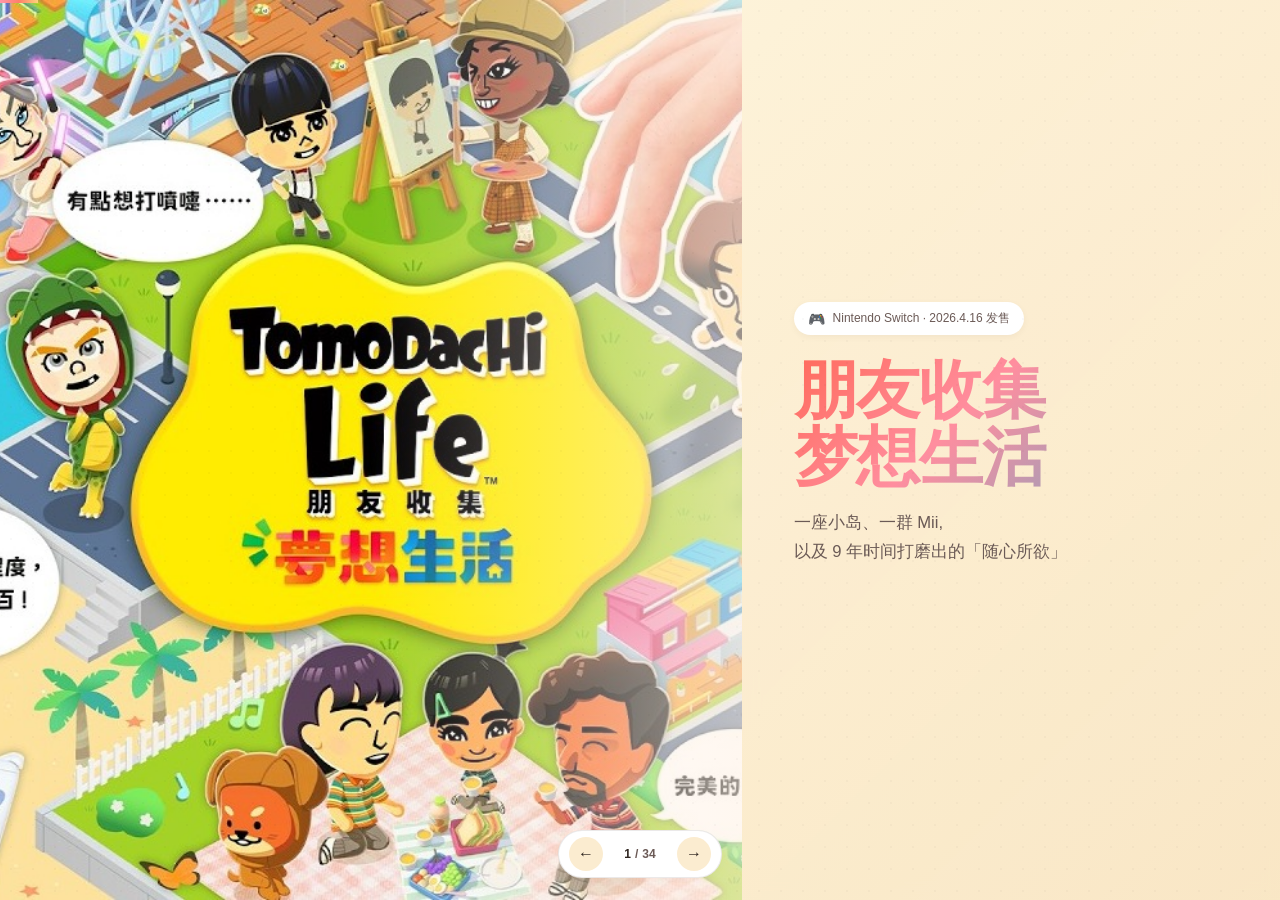
==== commit 066aab83: "0603下午" ====
--- a/presentation.html
+++ b/presentation.html
@@ -1076,6 +1076,86 @@
     background: var(--coral);
   }
 
+  /* ============ Formula Diagram ============ */
+  .formula-diagram {
+    display: flex;
+    align-items: stretch;
+    justify-content: center;
+    gap: 16px;
+    margin-top: 28px;
+    flex-wrap: nowrap;
+  }
+  .formula-term {
+    flex: 1 1 0;
+    min-width: 0;
+    border-radius: var(--radius-md);
+    border: 1px solid var(--line);
+    background: var(--paper);
+    box-shadow: var(--shadow);
+    padding: 20px 20px 22px;
+    display: flex;
+    flex-direction: column;
+    gap: 8px;
+  }
+  .formula-term.sky { background: linear-gradient(160deg, #F4FAFF, #E5F1F8); border-color: #B6D8EC; }
+  .formula-term.yellow { background: linear-gradient(160deg, #FFFBEE, #FFF4DC); border-color: #E5C988; }
+  .formula-term.mint { background: linear-gradient(160deg, #F1FFF6, #DFF5E5); border-color: #B6E0C2; }
+  .formula-term.result { box-shadow: 0 16px 40px rgba(79, 163, 120, 0.22); }
+  .formula-badge {
+    font-size: 17px;
+    font-weight: 800;
+    color: var(--ink);
+    letter-spacing: -0.01em;
+  }
+  .formula-sub {
+    display: inline-block;
+    align-self: flex-start;
+    font-size: 11px;
+    font-weight: 700;
+    color: var(--ink-soft);
+    background: rgba(255, 255, 255, 0.7);
+    border: 1px solid var(--line);
+    padding: 3px 10px;
+    border-radius: 999px;
+  }
+  .formula-term p {
+    font-size: 13px;
+    line-height: 1.75;
+    color: var(--ink-soft);
+    margin-top: 2px;
+  }
+  .formula-term .pill-row {
+    margin-top: auto;
+    display: flex;
+    flex-wrap: wrap;
+    gap: 6px;
+  }
+  .formula-term .pill {
+    font-size: 11px;
+    padding: 4px 10px;
+  }
+  .formula-result-tag {
+    margin-top: auto;
+    background: var(--coral);
+    color: #fff;
+    font-size: 12px;
+    font-weight: 700;
+    text-align: center;
+    padding: 8px 12px;
+    border-radius: 12px;
+    box-shadow: 0 8px 22px rgba(255, 126, 107, 0.32);
+  }
+  .formula-op {
+    display: flex;
+    align-items: center;
+    justify-content: center;
+    flex: 0 0 auto;
+    font-size: 38px;
+    font-weight: 800;
+    color: var(--coral);
+    line-height: 1;
+  }
+
   /* ============ Highlight Box ============ */
   .highlight-box {
     padding: 14px 18px;
@@ -1926,30 +2006,26 @@
           <div class="paint-carousel-viewport">
             <div class="paint-carousel-track">
               <div class="paint-carousel-slide" aria-hidden="true">
-                <div class="paint-carousel-placeholder">
-                  <div><strong>图片占位 2</strong>后续替换为自动生成 Mii 相关图片</div>
-                </div>
+                <img src="images/口令捏人3.jpg" alt="" />
               </div>
               <div class="paint-carousel-slide">
-                <div class="paint-carousel-placeholder">
-                  <div><strong>图片占位 1</strong>后续替换为自动生成 Mii 相关图片</div>
-                </div>
+                <img src="images/口令捏人1.jpg" alt="口令捏人示例 1" />
               </div>
               <div class="paint-carousel-slide">
-                <div class="paint-carousel-placeholder">
-                  <div><strong>图片占位 2</strong>后续替换为自动生成 Mii 相关图片</div>
-                </div>
+                <img src="images/口令捏人2.jpg" alt="口令捏人示例 2" />
+              </div>
+              <div class="paint-carousel-slide">
+                <img src="images/口令捏人3.jpg" alt="口令捏人示例 3" />
               </div>
               <div class="paint-carousel-slide" aria-hidden="true">
-                <div class="paint-carousel-placeholder">
-                  <div><strong>图片占位 1</strong>后续替换为自动生成 Mii 相关图片</div>
-                </div>
+                <img src="images/口令捏人1.jpg" alt="" />
               </div>
             </div>
           </div>
           <div class="paint-carousel-dots" aria-label="自动生成 Mii 图片轮播">
             <button class="active" type="button" aria-label="显示自动生成 Mii 图片 1"></button>
             <button type="button" aria-label="显示自动生成 Mii 图片 2"></button>
+            <button type="button" aria-label="显示自动生成 Mii 图片 3"></button>
           </div>
         </div>
       </div>
@@ -2007,40 +2083,48 @@
 
     <!-- ============ Slide 22+2: 占位页 ============ -->
     <section class="slide">
-      <div class="slide-label">03.X · 待补充内容</div>
+      <div class="slide-label">03.5 · 性格的设计</div>
       <div class="slide-inner">
-        <div class="eyebrow"><span class="dot"></span>待补充模块</div>
-        <h2 class="section-title">占位标题<br/><span class="accent">后续修改</span></h2>
-        <p class="lead" style="margin-top: 14px;">这里先保留和 slide 20 一致的版式，后续可直接替换标题、说明和图片内容。</p>
+        <h2 class="section-title">16种性格之外的<br/><span class="accent">微个性</span></h2>
+        <p class="lead" style="margin-top: 14px;">主性格可以覆盖大多数人格，但总有一些细节无法还原。“微个性”可以称之为本作的一大发明，你自己决定加些什么才更像本人，这也是「圈内梗」的起点。</p>
 
         <div class="paint-carousel paint-carousel-small" data-paint-carousel>
           <div class="paint-carousel-viewport">
             <div class="paint-carousel-track">
               <div class="paint-carousel-slide" aria-hidden="true">
-                <div class="paint-carousel-placeholder">
-                  <div><strong>图片占位 2</strong>后续替换为正式图片</div>
+                <img src="images/性格5.jpg" alt="" />
+              </div>
+              <div class="paint-carousel-slide">
+                <img src="images/性格1.jpg" alt="微个性示例 1" />
+              </div>
+              <div class="paint-carousel-slide">
+                <img src="images/性格2.jpg" alt="微个性示例 2" />
+              </div>
+              <div class="paint-carousel-slide">
+                <div class="paint-carousel-video">
+                  <video preload="metadata" playsinline>
+                    <source src="images/性格3.mp4" type="video/mp4">
+                  </video>
+                  <button class="paint-carousel-video-play" type="button" aria-label="播放微个性示例 3"><span>▶</span></button>
                 </div>
               </div>
               <div class="paint-carousel-slide">
-                <div class="paint-carousel-placeholder">
-                  <div><strong>图片占位 1</strong>后续替换为正式图片</div>
-                </div>
+                <img src="images/性格4.jpg" alt="微个性示例 4" />
               </div>
               <div class="paint-carousel-slide">
-                <div class="paint-carousel-placeholder">
-                  <div><strong>图片占位 2</strong>后续替换为正式图片</div>
-                </div>
+                <img src="images/性格5.jpg" alt="微个性示例 5" />
               </div>
               <div class="paint-carousel-slide" aria-hidden="true">
-                <div class="paint-carousel-placeholder">
-                  <div><strong>图片占位 1</strong>后续替换为正式图片</div>
-                </div>
-              </div>
-            </div>
-          </div>
-          <div class="paint-carousel-dots" aria-label="占位图片轮播">
-            <button class="active" type="button" aria-label="显示占位图片 1"></button>
-            <button type="button" aria-label="显示占位图片 2"></button>
+                <img src="images/性格1.jpg" alt="" />
+              </div>
+            </div>
+          </div>
+          <div class="paint-carousel-dots" aria-label="微个性示例轮播">
+            <button class="active" type="button" aria-label="显示微个性示例 1"></button>
+            <button type="button" aria-label="显示微个性示例 2"></button>
+            <button type="button" aria-label="显示微个性示例 3"></button>
+            <button type="button" aria-label="显示微个性示例 4"></button>
+            <button type="button" aria-label="显示微个性示例 5"></button>
           </div>
         </div>
       </div>
@@ -2048,382 +2132,158 @@
 
     <!-- ============ Slide 22+3: 占位页 ============ -->
     <section class="slide">
-      <div class="slide-label">03.X · 待补充内容</div>
+      <div class="slide-label">03.6 · 礼物制作</div>
       <div class="slide-inner">
-        <div class="eyebrow"><span class="dot"></span>待补充模块</div>
-        <h2 class="section-title">占位标题<br/><span class="accent">后续修改</span></h2>
-        <p class="lead" style="margin-top: 14px;">这里先保留和 slide 20 一致的版式，后续可直接替换标题、说明和图片内容。</p>
+        <h2 class="section-title">Palette House Workshop<br/><span class="accent">礼物作坊</span></h2>
+        <p class="lead" style="margin-top: 14px;">食物、衣服、宠物、音乐、家具...你可以将任何东西制作成礼物送给你的mii。</p>
 
         <div class="paint-carousel paint-carousel-small" data-paint-carousel>
           <div class="paint-carousel-viewport">
             <div class="paint-carousel-track">
               <div class="paint-carousel-slide" aria-hidden="true">
-                <div class="paint-carousel-placeholder">
-                  <div><strong>图片占位 2</strong>后续替换为正式图片</div>
-                </div>
+                <img src="images/礼物2.png" alt="" />
               </div>
               <div class="paint-carousel-slide">
-                <div class="paint-carousel-placeholder">
-                  <div><strong>图片占位 1</strong>后续替换为正式图片</div>
-                </div>
+                <img src="images/礼物1.png" alt="礼物作坊示例 1" />
               </div>
               <div class="paint-carousel-slide">
-                <div class="paint-carousel-placeholder">
-                  <div><strong>图片占位 2</strong>后续替换为正式图片</div>
-                </div>
+                <img src="images/礼物2.png" alt="礼物作坊示例 2" />
               </div>
               <div class="paint-carousel-slide" aria-hidden="true">
-                <div class="paint-carousel-placeholder">
-                  <div><strong>图片占位 1</strong>后续替换为正式图片</div>
-                </div>
-              </div>
-            </div>
-          </div>
-          <div class="paint-carousel-dots" aria-label="占位图片轮播">
-            <button class="active" type="button" aria-label="显示占位图片 1"></button>
-            <button type="button" aria-label="显示占位图片 2"></button>
-          </div>
-        </div>
-      </div>
-    </section>
-
-    <!-- ============ Slide 22+4: 占位页 ============ -->
+                <img src="images/礼物1.png" alt="" />
+              </div>
+            </div>
+          </div>
+          <div class="paint-carousel-dots" aria-label="礼物作坊示例轮播">
+            <button class="active" type="button" aria-label="显示礼物作坊示例 1"></button>
+            <button type="button" aria-label="显示礼物作坊示例 2"></button>
+          </div>
+        </div>
+      </div>
+    </section>
+
+    <!-- ============ Slide 31: 小剧场 - 模板化拼装剧场 ============ -->
     <section class="slide">
-      <div class="slide-label">03.X · 待补充内容</div>
+      <div class="slide-label">03.7 · 小剧场</div>
       <div class="slide-inner">
-        <div class="eyebrow"><span class="dot"></span>待补充模块</div>
-        <h2 class="section-title">占位标题<br/><span class="accent">后续修改</span></h2>
-        <p class="lead" style="margin-top: 14px;">这里先保留和 slide 20 一致的版式，后续可直接替换标题、说明和图片内容。</p>
-
-        <div class="paint-carousel paint-carousel-small" data-paint-carousel>
-          <div class="paint-carousel-viewport">
-            <div class="paint-carousel-track">
-              <div class="paint-carousel-slide" aria-hidden="true">
-                <div class="paint-carousel-placeholder">
-                  <div><strong>图片占位 2</strong>后续替换为正式图片</div>
-                </div>
-              </div>
-              <div class="paint-carousel-slide">
-                <div class="paint-carousel-placeholder">
-                  <div><strong>图片占位 1</strong>后续替换为正式图片</div>
-                </div>
-              </div>
-              <div class="paint-carousel-slide">
-                <div class="paint-carousel-placeholder">
-                  <div><strong>图片占位 2</strong>后续替换为正式图片</div>
-                </div>
-              </div>
-              <div class="paint-carousel-slide" aria-hidden="true">
-                <div class="paint-carousel-placeholder">
-                  <div><strong>图片占位 1</strong>后续替换为正式图片</div>
-                </div>
-              </div>
-            </div>
-          </div>
-          <div class="paint-carousel-dots" aria-label="占位图片轮播">
-            <button class="active" type="button" aria-label="显示占位图片 1"></button>
-            <button type="button" aria-label="显示占位图片 2"></button>
-          </div>
-        </div>
-      </div>
-    </section>
-
-    <!-- ============ Slide 22+5: 占位页 ============ -->
+        <div class="eyebrow"><span class="dot"></span>🎬 永远不重样的「绝版狗血连续剧」</div>
+        <h2 class="section-title">UGC核心：<span class="accent">模板化拼装剧场</span></h2>
+        <p class="lead">任天堂其实是做了一套剧情版的 <strong>Figma 组件库</strong>。他们打造了 100 多个高表现力的公式化舞台，但台上的演员、台词、声音都是玩家亲手设计的变量；当它们被随机排列组合丢上台，玩家看到的就是永远不重样的「绝版狗血连续剧」——这就是低成本创造海量有趣内容的终极巧思。</p>
+
+        <div class="formula-diagram">
+          <div class="formula-term sky">
+            <div class="formula-badge">固定动画外壳</div>
+            <div class="formula-sub">10% 的底层开发</div>
+            <p>100+ 个高度夸张、极具表现力的<strong>基础动画模板</strong>——高复用的 Figma 基础组件</p>
+            <div class="pill-row">
+              <span class="pill">飞向宇宙</span>
+              <span class="pill">大哭淹没房间</span>
+              <span class="pill">半路杀出告白者</span>
+              <span class="pill">...</span>
+            </div>
+          </div>
+
+          <div class="formula-op">×</div>
+
+          <div class="formula-term yellow">
+            <div class="formula-badge">玩家输入内容</div>
+            <div class="formula-sub">90% 的情感带入</div>
+            <p>玩家捏的 <strong>Mii</strong>、手写的缺德台词、自己调的奇葩音调——不断变化的专属剧场</p>
+            <div class="pill-row">
+              <span class="pill">你推</span>
+              <span class="pill">暗恋对象</span>
+              <span class="pill">闺蜜</span>
+              <span class="pill">...</span>
+            </div>
+          </div>
+
+          <div class="formula-op">=</div>
+
+          <div class="formula-term mint result">
+            <div class="formula-badge">永不重样的狗血连续剧</div>
+            <div class="formula-sub">运行时算法组合</div>
+            <p><strong>无限流的无厘头剧情</strong>——同一个舞台，永远是不同的演员、台词和声音。</p>
+          </div>
+        </div>
+      </div>
+    </section>
+
+    <!-- ============ Slide 27: Mii 多样性展示 ============ -->
     <section class="slide">
-      <div class="slide-label">03.X · 待补充内容</div>
+      <div class="slide-label">03.8 · 自定义的极限</div>
       <div class="slide-inner">
-        <div class="eyebrow"><span class="dot"></span>待补充模块</div>
-        <h2 class="section-title">占位标题<br/><span class="accent">后续修改</span></h2>
-        <p class="lead" style="margin-top: 14px;">这里先保留和 slide 20 一致的版式，后续可直接替换标题、说明和图片内容。</p>
-
-        <div class="paint-carousel paint-carousel-small" data-paint-carousel>
-          <div class="paint-carousel-viewport">
-            <div class="paint-carousel-track">
-              <div class="paint-carousel-slide" aria-hidden="true">
-                <div class="paint-carousel-placeholder">
-                  <div><strong>图片占位 2</strong>后续替换为正式图片</div>
-                </div>
-              </div>
-              <div class="paint-carousel-slide">
-                <div class="paint-carousel-placeholder">
-                  <div><strong>图片占位 1</strong>后续替换为正式图片</div>
-                </div>
-              </div>
-              <div class="paint-carousel-slide">
-                <div class="paint-carousel-placeholder">
-                  <div><strong>图片占位 2</strong>后续替换为正式图片</div>
-                </div>
-              </div>
-              <div class="paint-carousel-slide" aria-hidden="true">
-                <div class="paint-carousel-placeholder">
-                  <div><strong>图片占位 1</strong>后续替换为正式图片</div>
-                </div>
-              </div>
-            </div>
-          </div>
-          <div class="paint-carousel-dots" aria-label="占位图片轮播">
-            <button class="active" type="button" aria-label="显示占位图片 1"></button>
-            <button type="button" aria-label="显示占位图片 2"></button>
-          </div>
-        </div>
-      </div>
-    </section>
-
-    <!-- ============ Slide 22+6: 占位页 ============ -->
-    <section class="slide">
-      <div class="slide-label">03.X · 待补充内容</div>
-      <div class="slide-inner">
-        <div class="eyebrow"><span class="dot"></span>待补充模块</div>
-        <h2 class="section-title">占位标题<br/><span class="accent">后续修改</span></h2>
-        <p class="lead" style="margin-top: 14px;">这里先保留和 slide 20 一致的版式，后续可直接替换标题、说明和图片内容。</p>
-
-        <div class="paint-carousel paint-carousel-small" data-paint-carousel>
-          <div class="paint-carousel-viewport">
-            <div class="paint-carousel-track">
-              <div class="paint-carousel-slide" aria-hidden="true">
-                <div class="paint-carousel-placeholder">
-                  <div><strong>图片占位 2</strong>后续替换为正式图片</div>
-                </div>
-              </div>
-              <div class="paint-carousel-slide">
-                <div class="paint-carousel-placeholder">
-                  <div><strong>图片占位 1</strong>后续替换为正式图片</div>
-                </div>
-              </div>
-              <div class="paint-carousel-slide">
-                <div class="paint-carousel-placeholder">
-                  <div><strong>图片占位 2</strong>后续替换为正式图片</div>
-                </div>
-              </div>
-              <div class="paint-carousel-slide" aria-hidden="true">
-                <div class="paint-carousel-placeholder">
-                  <div><strong>图片占位 1</strong>后续替换为正式图片</div>
-                </div>
-              </div>
-            </div>
-          </div>
-          <div class="paint-carousel-dots" aria-label="占位图片轮播">
-            <button class="active" type="button" aria-label="显示占位图片 1"></button>
-            <button type="button" aria-label="显示占位图片 2"></button>
-          </div>
-        </div>
-      </div>
-    </section>
-
-    <!-- ============ Slide 22+7: 占位页 ============ -->
-    <section class="slide">
-      <div class="slide-label">03.X · 待补充内容</div>
-      <div class="slide-inner">
-        <div class="eyebrow"><span class="dot"></span>待补充模块</div>
-        <h2 class="section-title">占位标题<br/><span class="accent">后续修改</span></h2>
-        <p class="lead" style="margin-top: 14px;">这里先保留和 slide 20 一致的版式，后续可直接替换标题、说明和图片内容。</p>
-
-        <div class="paint-carousel paint-carousel-small" data-paint-carousel>
-          <div class="paint-carousel-viewport">
-            <div class="paint-carousel-track">
-              <div class="paint-carousel-slide" aria-hidden="true">
-                <div class="paint-carousel-placeholder">
-                  <div><strong>图片占位 2</strong>后续替换为正式图片</div>
-                </div>
-              </div>
-              <div class="paint-carousel-slide">
-                <div class="paint-carousel-placeholder">
-                  <div><strong>图片占位 1</strong>后续替换为正式图片</div>
-                </div>
-              </div>
-              <div class="paint-carousel-slide">
-                <div class="paint-carousel-placeholder">
-                  <div><strong>图片占位 2</strong>后续替换为正式图片</div>
-                </div>
-              </div>
-              <div class="paint-carousel-slide" aria-hidden="true">
-                <div class="paint-carousel-placeholder">
-                  <div><strong>图片占位 1</strong>后续替换为正式图片</div>
-                </div>
-              </div>
-            </div>
-          </div>
-          <div class="paint-carousel-dots" aria-label="占位图片轮播">
-            <button class="active" type="button" aria-label="显示占位图片 1"></button>
-            <button type="button" aria-label="显示占位图片 2"></button>
-          </div>
-        </div>
-      </div>
-    </section>
-
-    <!-- ============ Slide 24: Mii 多样性展示 ============ -->
-    <section class="slide">
-      <div class="slide-label">03.4 · 自定义的极限</div>
-      <div class="slide-inner">
-        <div class="eyebrow"><span class="dot"></span>UGC 工具能做到什么程度</div>
-        <h2 class="section-title">动物、外星人、机器人、<br/>甚至<span class="accent">浮在空中</span>的 Mii</h2>
-
-        <p class="lead" style="margin-top: 18px; max-width: none;">「除了本人、家人、朋友等真实人物之外，也会有玩家想制作原创角色。<br/>因此我们<strong>尽可能让玩家透过各种方式制作出任何样子的 Mii</strong>。」<span style="font-size: 12px; color: var(--ink-faint);">—— 高桥 龙太郎</span></p>
-
-        <div class="image-hero" style="margin-top: 18px;">
-          <img src="assets/mii-variety.png" alt="多样化的 Mii 角色" />
-        </div>
-
-      </div>
-    </section>
-
-    <!-- ============ Slide 25: Mii 多样性展示 · 标题页 ============ -->
-    <section class="slide">
-      <div class="slide-label">03.4 · 自定义的极限</div>
-      <div class="slide-inner">
-        <h2 class="section-title">我的 Mii 们</h2>
-        <p class="lead">把我的猫、oc、自己和大学老师都搬进了岛上。</p>
+        <div class="eyebrow"><span class="dot"></span>UGC 能做到什么程度</div>
+        <h2 class="section-title">Mii 的多重宇宙</h2>
+
+        <p class="lead" style="margin-top: 18px; max-width: none;">把自己、宠物、oc都搬进岛上</p>
         <div style="flex: 1; display: flex; align-items: center; justify-content: center;">
           <img src="images/居民.png" alt="我的 Mii 居民" style="display: block; max-width: 100%; max-height: 58vh; width: auto; height: auto;" />
         </div>
       </div>
     </section>
 
-    <!-- ============ Slide 25: 性格系统 ============ -->
-    <section class="slide">
-      <div class="slide-label">03.5 · 性格设计的两层结构</div>
-      <div class="slide-inner">
-        <div class="eyebrow"><span class="dot"></span>③ 性格 × 微个性</div>
-        <h2 class="section-title">为什么 16 种性格<span class="accent">不够</span>？</h2>
-
-        <div class="grid grid-2" style="margin-top: 22px;">
-          <div class="card">
-            <div class="tag">基础层 · 自初代延续</div>
-            <h4>16 种主性格</h4>
-            <p style="margin-bottom: 14px;">决定 Mii 的对话风格、行动倾向。覆盖大多数人格类型。</p>
-            <div class="pill-row">
-              <span class="pill">温柔</span>
-              <span class="pill">活泼</span>
-              <span class="pill">认真</span>
-              <span class="pill">冷静</span>
-              <span class="pill muted">… 共 16 种</span>
-            </div>
-          </div>
-          <div class="card" style="background: linear-gradient(135deg, #FFFBEE, #FFF4DC); border-color: #E5C988;">
-            <div class="tag" style="background: var(--yellow); color: #6E4D14;">本作新增 · 一大发明</div>
-            <h4>「微个性」：玩家拼贴的细节</h4>
-            <p style="margin-bottom: 14px;">无法塞进 16 种主性格里的细节，做成<strong>可送给 Mii 的礼物</strong>。</p>
-            <div class="pill-row">
-              <span class="pill">独特步姿</span>
-              <span class="pill">大胃王</span>
-              <span class="pill">小鸟胃</span>
-              <span class="pill">说话很大声</span>
-              <span class="pill">睡相差</span>
-              <span class="pill">浮在空中</span>
-              <span class="pill alert">⚠️ 放屁</span>
-            </div>
-          </div>
-        </div>
-
-        <div class="quote" style="margin-top: 22px;">
-          <p>「『微个性』可以说是本作的<span class="highlight">一大发明</span>。<br/>你自己决定加什么，才能更像本人——而那就是『圈内梗』的起点。」</p>
-          <div class="who">高桥 龙太郎（总监督）</div>
-        </div>
-      </div>
-    </section>
-
-    <!-- ============ Slide 27: Palette House ============ -->
-    <section class="slide">
-      <div class="slide-label">03.8 · 礼物制作</div>
-      <div class="slide-inner">
-        <div class="hero-split reverse">
-          <div class="hero-image-wrap">
-            <img class="hero-image" src="assets/palette-house.png" alt="Palette House Workshop" />
-            <div class="image-caption">Palette House Workshop：84 色调色板，万物皆可手绘</div>
-          </div>
-
-          <div>
-            <div class="eyebrow"><span class="dot"></span>⑤ 万物皆可手绘</div>
-            <h2 class="section-title">Palette House<br/><span class="accent">「礼物作坊」</span></h2>
-
-            <div class="grid" style="grid-template-columns: 1fr 1fr; gap: 10px; margin-top: 18px;">
-              <div class="pill muted" style="padding: 8px 12px; font-size: 12px;">🍔 食物</div>
-              <div class="pill muted" style="padding: 8px 12px; font-size: 12px;">👕 衣服</div>
-              <div class="pill muted" style="padding: 8px 12px; font-size: 12px;">📚 书籍</div>
-              <div class="pill muted" style="padding: 8px 12px; font-size: 12px;">🎮 游戏</div>
-              <div class="pill muted" style="padding: 8px 12px; font-size: 12px;">🐱 宠物</div>
-              <div class="pill muted" style="padding: 8px 12px; font-size: 12px;">🪑 家具</div>
-              <div class="pill muted" style="padding: 8px 12px; font-size: 12px;">🧱 地砖</div>
-              <div class="pill muted" style="padding: 8px 12px; font-size: 12px;">🏠 建筑外观</div>
-            </div>
-
-            <div class="highlight-box yellow" style="margin-top: 20px;">
-              💡 不会画？可以用<strong>文字、贴 Mii 脸照</strong>、套范本，<br/>甚至完全不用 UGC 也能享受游戏。
-            </div>
-
-            <div class="quote" style="margin-top: 16px; padding: 16px 20px;">
-              <p style="font-size: 14px;">「能送给 Mii 最大的东西，就是<strong>『岛』本身</strong>。」</p>
-              <div class="who">高桥 龙太郎</div>
-            </div>
-          </div>
-        </div>
-      </div>
-    </section>
-
-    <!-- ============ Slide 32: 构思公告板 ============ -->
-    <section class="slide fit-slide">
-      <div class="slide-label">04.2 · 团队协作秘诀</div>
-      <div class="slide-inner">
-        <div class="eyebrow"><span class="dot"></span>② 构思公告板</div>
-        <h2 class="section-title">「<span class="accent">构思公告板</span>」<br/>把热情转换成产能</h2>
-
-        <div class="quote" style="margin-top: 16px;">
-          <p>「让所有工作人员都能<span class="highlight">自由写下自己的想法</span>。<br/>当有人写下有趣的想法时，不同岗位的人就会记下，并把它实现。」</p>
-          <div class="who">蔭山 大介（美术总监）</div>
-        </div>
-
-        <div class="grid grid-3" style="margin-top: 16px;">
-          <div class="principle pink">
-            <div class="icon">📝</div>
-            <h5>任何人都能提案</h5>
-            <p>不分岗位 / 资历，<br/>都能贴到公告板上</p>
-          </div>
-          <div class="principle sky">
-            <div class="icon">🙋</div>
-            <h5>提案者可挂帅</h5>
-            <p>「由我来统筹负责！」<br/>主动推动落地</p>
-          </div>
-          <div class="principle mint">
-            <div class="icon">⚖️</div>
-            <h5>资深做平衡</h5>
-            <p>把热情调整到<br/><strong>现实可行的程度</strong></p>
-          </div>
-        </div>
-      </div>
-    </section>
-
-    <!-- ============ Slide 31: 小剧场 - 模板化拼装剧场 ============ -->
-    <section class="slide">
-      <div class="slide-label">03.9 · 小剧场</div>
-      <div class="slide-inner">
-        <div class="eyebrow"><span class="dot"></span>🎬 永远不重样的「绝版狗血连续剧」</div>
-        <h2 class="section-title">小剧场：<span class="accent">「模板化拼装剧场」</span></h2>
-        <p class="lead">任天堂其实是做了一套剧情版的 <strong>Figma 组件库</strong>——把"剧情"拆成可复用的外壳 + 可替换的变量。</p>
-
-        <div class="grid grid-3" style="margin-top: 22px;">
-          <div class="card">
-            <div class="tag" style="background: #E5F1F8; color: #2C5C7C;">① 固定外壳</div>
-            <h4>精雕 100+ 个动画「容器」</h4>
-            <p>不为每个人量身定制电影，只做完全固定的<strong>纯动画外壳</strong>：<br/>· 【A 冲向 B 告白，B 满脸通红答应】<br/>· 【吃到绝顶美味，背景瞬间飞向宇宙】</p>
-          </div>
-          <div class="card" style="background: linear-gradient(135deg, #FFFBEE, #FFF4DC); border-color: #E5C988;">
-            <div class="tag" style="background: var(--yellow); color: #6E4D14;">② 配置项</div>
-            <h4>核心元素全部「下发」</h4>
-            <p>外壳里能变的地方都留成槽位：<br/>· <strong>下发角色</strong>：随机塞进【你的老板】【你的前任】<br/>· <strong>下发台词</strong>：自动读取你输入的恶搞文本</p>
-          </div>
-          <div class="card" style="background: linear-gradient(135deg, #F1FFF6, #DFF5E5); border-color: #B6E0C2;">
-            <div class="tag" style="background: #BDE6CA; color: #2C7A4B;">③ 随机拼装</div>
-            <h4>像拼乐高一样组合</h4>
-            <p>运行时，算法把<strong>固定外壳</strong>和<strong>玩家输入的变量</strong>随机拼在一起——同一个舞台，永远是不同的演员和台词。</p>
-          </div>
-        </div>
-
-        <div class="highlight-box mint" style="margin-top: 20px;">
-          💡 <strong>一句话总结：</strong>任天堂不是在讲故事，而是在做<strong>「故事的生产线」</strong>。他们只打造了 100 多个高表现力的公式化舞台，但台上的演员、台词、声音都是玩家亲手设计的变量；当它们被随机排列组合丢上台，玩家看到的就是永远不重样的「绝版狗血连续剧」——这就是<strong>低成本创造海量有趣内容</strong>的终极巧思。
-        </div>
-      </div>
-    </section>
-
+   <!-- ============ Slide 28: Mii 多样性展示 ============ -->
+   <section class="slide">
+    <div class="slide-label">03.8 · 自定义的极限</div>
+    <div class="slide-inner">
+      <div class="eyebrow"><span class="dot"></span>UGC 能做到什么程度</div>
+      <h2 class="section-title">Mii 的多重宇宙</h2>
+
+      <p class="lead" style="margin-top: 18px; max-width: none;">「除了本人、家人、朋友等真实人物之外，也会有玩家想制作原创角色。<br/>因此我们<strong>尽可能让玩家透过各种方式制作出任何样子的 Mii</strong>。」<span style="font-size: 12px; color: var(--ink-faint);">—— 高桥 龙太郎</span></p>
+
+      <div class="paint-carousel paint-carousel-small" data-paint-carousel>
+        <div class="paint-carousel-viewport">
+          <div class="paint-carousel-track">
+            <div class="paint-carousel-slide" aria-hidden="true">
+              <div class="paint-carousel-video">
+                <video preload="metadata" playsinline>
+                  <source src="images/ugc2.mp4" type="video/mp4">
+                </video>
+              </div>
+            </div>
+            <div class="paint-carousel-slide">
+              <div class="paint-carousel-video">
+                <video preload="metadata" playsinline>
+                  <source src="images/ugc0.mp4" type="video/mp4">
+                </video>
+                <button class="paint-carousel-video-play" type="button" aria-label="播放 UGC 视频 1"><span>▶</span></button>
+              </div>
+            </div>
+            <div class="paint-carousel-slide">
+              <div class="paint-carousel-video">
+                <video preload="metadata" playsinline>
+                  <source src="images/ugc1.mp4" type="video/mp4">
+                </video>
+                <button class="paint-carousel-video-play" type="button" aria-label="播放 UGC 视频 2"><span>▶</span></button>
+              </div>
+            </div>
+            <div class="paint-carousel-slide">
+              <div class="paint-carousel-video">
+                <video preload="metadata" playsinline>
+                  <source src="images/ugc2.mp4" type="video/mp4">
+                </video>
+                <button class="paint-carousel-video-play" type="button" aria-label="播放 UGC 视频 3"><span>▶</span></button>
+              </div>
+            </div>
+            <div class="paint-carousel-slide" aria-hidden="true">
+              <div class="paint-carousel-video">
+                <video preload="metadata" playsinline>
+                  <source src="images/ugc0.mp4" type="video/mp4">
+                </video>
+              </div>
+            </div>
+          </div>
+        </div>
+        <div class="paint-carousel-dots" aria-label="UGC 视频轮播">
+          <button class="active" type="button" aria-label="显示 UGC 视频 1"></button>
+          <button type="button" aria-label="显示 UGC 视频 2"></button>
+          <button type="button" aria-label="显示 UGC 视频 3"></button>
+        </div>
+      </div>
+    </div>
+  </section>
+
+  
     <!-- ============ Slide 30: Part 4 Cover ============ -->
     <section class="slide chapter-cover c4">
       <div class="ch-side">
@@ -2465,142 +2325,33 @@
       </div>
     </section>
 
-    <!-- ============ Slide: 我的 Mii 展示 ============ -->
-    <section class="slide">
-      <div class="slide-label">03.X · 我的 Mii</div>
+    <!-- ============ Slide 32: 构思公告板 ============ -->
+    <section class="slide fit-slide">
+      <div class="slide-label">04.2 · 团队协作秘诀</div>
       <div class="slide-inner">
-        <div class="eyebrow"><span class="dot"></span>玩家手记</div>
-        <h2 class="section-title">我捏的<span class="accent"> Mii</span></h2>
-        <p class="lead">把家人朋友、还有自己，都搬进了岛上。</p>
-
-        <div class="media-grid featured">
-          <div class="media-slot feature">
-            <span class="slot-tag">主角 / 视频</span>
-            <div class="media-placeholder-inner">
-              <div class="icon">🎬</div>
-              <div class="label">主图 / 视频占位</div>
-              <div class="label-sub">替换为 &lt;img&gt; 或 &lt;video controls&gt;</div>
-            </div>
-          </div>
-          <div class="media-slot square">
-            <span class="slot-tag">01</span>
-            <div class="media-placeholder-inner">
-              <div class="icon">🖼</div>
-              <div class="label">图片占位</div>
-            </div>
-          </div>
-          <div class="media-slot square">
-            <span class="slot-tag">02</span>
-            <div class="media-placeholder-inner">
-              <div class="icon">🖼</div>
-              <div class="label">图片占位</div>
-            </div>
-          </div>
-          <div class="media-slot square">
-            <span class="slot-tag">03</span>
-            <div class="media-placeholder-inner">
-              <div class="icon">🖼</div>
-              <div class="label">图片占位</div>
-            </div>
-          </div>
-          <div class="media-slot square">
-            <span class="slot-tag">04</span>
-            <div class="media-placeholder-inner">
-              <div class="icon">🖼</div>
-              <div class="label">图片占位</div>
-            </div>
-          </div>
-        </div>
-      </div>
-    </section>
-
-    <!-- ============ Slide: 别人的 Mii (1/2) ============ -->
-    <section class="slide">
-      <div class="slide-label">03.X · 别人的 Mii · 1 / 2</div>
-      <div class="slide-inner">
-        <div class="eyebrow"><span class="dot"></span>来自玩家社群</div>
-        <h2 class="section-title">别人捏的<span class="accent"> Mii</span></h2>
-        <p class="lead">看看大家的脑洞——明星、二次元、宠物、神话角色都能塞进岛上。</p>
-
-        <div class="media-grid cols-3">
-          <div class="media-slot">
-            <span class="slot-tag">作品 01</span>
-            <div class="media-placeholder-inner">
-              <div class="icon">🖼</div>
-              <div class="label">图片 / 视频占位</div>
-            </div>
-          </div>
-          <div class="media-slot">
-            <span class="slot-tag">作品 02</span>
-            <div class="media-placeholder-inner">
-              <div class="icon">🖼</div>
-              <div class="label">图片 / 视频占位</div>
-            </div>
-          </div>
-          <div class="media-slot">
-            <span class="slot-tag">作品 03</span>
-            <div class="media-placeholder-inner">
-              <div class="icon">🖼</div>
-              <div class="label">图片 / 视频占位</div>
-            </div>
-          </div>
-          <div class="media-slot">
-            <span class="slot-tag">作品 04</span>
-            <div class="media-placeholder-inner">
-              <div class="icon">🖼</div>
-              <div class="label">图片 / 视频占位</div>
-            </div>
-          </div>
-          <div class="media-slot">
-            <span class="slot-tag">作品 05</span>
-            <div class="media-placeholder-inner">
-              <div class="icon">🖼</div>
-              <div class="label">图片 / 视频占位</div>
-            </div>
-          </div>
-          <div class="media-slot">
-            <span class="slot-tag">作品 06</span>
-            <div class="media-placeholder-inner">
-              <div class="icon">🖼</div>
-              <div class="label">图片 / 视频占位</div>
-            </div>
-          </div>
-        </div>
-      </div>
-    </section>
-
-    <!-- ============ Slide: 别人的 Mii (2/2) ============ -->
-    <section class="slide">
-      <div class="slide-label">03.X · 别人的 Mii · 2 / 2</div>
-      <div class="slide-inner">
-        <div class="eyebrow"><span class="dot"></span>视频精选</div>
-        <h2 class="section-title">玩家自制<span class="accent">短片 & 名场面</span></h2>
-        <p class="lead">从婚礼现场、偶像演唱会到深夜动物园：UGC 把岛屿变成开放剧本。</p>
-
-        <div class="media-grid" style="grid-template-columns: 1.6fr 1fr; gap: 18px;">
-          <div class="media-slot wide">
-            <span class="slot-tag">主视频</span>
-            <div class="media-placeholder-inner">
-              <div class="icon">▶</div>
-              <div class="label">视频占位（16:9）</div>
-              <div class="label-sub">替换为 &lt;video src="..." controls&gt;</div>
-            </div>
-          </div>
-          <div style="display: grid; grid-template-rows: 1fr 1fr; gap: 18px;">
-            <div class="media-slot wide">
-              <span class="slot-tag">短片 01</span>
-              <div class="media-placeholder-inner">
-                <div class="icon">🎬</div>
-                <div class="label">视频 / 图片占位</div>
-              </div>
-            </div>
-            <div class="media-slot wide">
-              <span class="slot-tag">短片 02</span>
-              <div class="media-placeholder-inner">
-                <div class="icon">🎬</div>
-                <div class="label">视频 / 图片占位</div>
-              </div>
-            </div>
+        <div class="eyebrow"><span class="dot"></span>② 构思公告板</div>
+        <h2 class="section-title">「<span class="accent">构思公告板</span>」<br/>把热情转换成产能</h2>
+
+        <div class="quote" style="margin-top: 16px;">
+          <p>「让所有工作人员都能<span class="highlight">自由写下自己的想法</span>。<br/>当有人写下有趣的想法时，不同岗位的人就会记下，并把它实现。」</p>
+          <div class="who">蔭山 大介（美术总监）</div>
+        </div>
+
+        <div class="grid grid-3" style="margin-top: 16px;">
+          <div class="principle pink">
+            <div class="icon">📝</div>
+            <h5>任何人都能提案</h5>
+            <p>不分岗位 / 资历，<br/>都能贴到公告板上</p>
+          </div>
+          <div class="principle sky">
+            <div class="icon">🙋</div>
+            <h5>提案者可挂帅</h5>
+            <p>「由我来统筹负责！」<br/>主动推动落地</p>
+          </div>
+          <div class="principle mint">
+            <div class="icon">⚖️</div>
+            <h5>资深做平衡</h5>
+            <p>把热情调整到<br/><strong>现实可行的程度</strong></p>
           </div>
         </div>
       </div>
@@ -2685,7 +2436,7 @@
 
 <div class="nav">
   <button id="prev" aria-label="上一页">←</button>
-  <div class="pages"><strong id="cur">1</strong> / <span id="total">43</span></div>
+  <div class="pages"><strong id="cur">1</strong> / <span id="total">38</span></div>
   <button id="next" aria-label="下一页">→</button>
 </div>
 
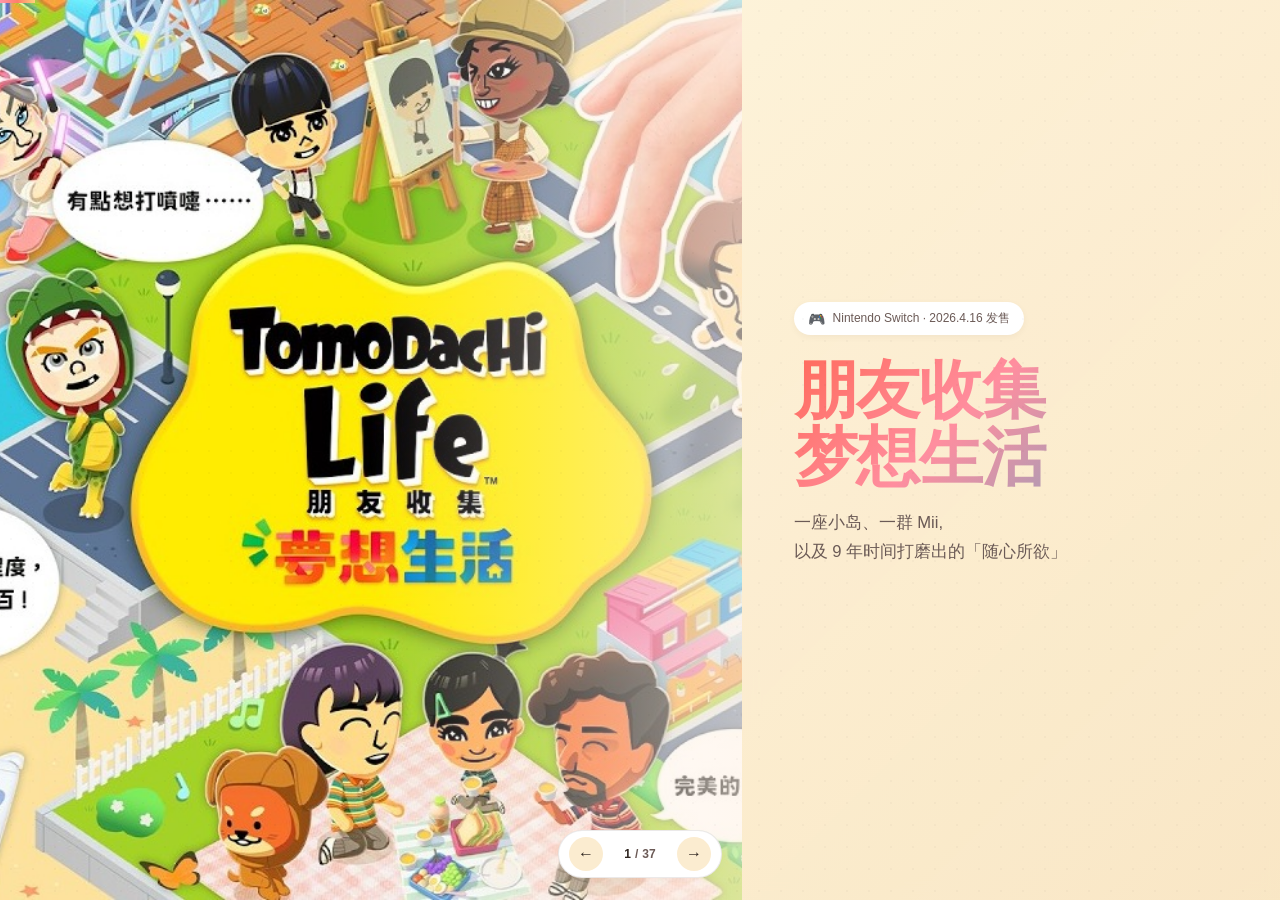
==== commit e01cf475: "feat: update slides with new media and additional UGC examples - Add new images and short MP4 clips " ====
--- a/presentation.html
+++ b/presentation.html
@@ -1839,7 +1839,7 @@
           </div>
 
           <div class="hero-image-wrap">
-            <img src="images/捏起.png" alt="抓起 Mii 的核心交互" style="display: block; max-width: 100%; width: auto; height: auto;" />
+            <img src="images/抓起.gif" alt="抓起 Mii 的核心交互" style="display: block; max-width: 100%; width: auto; height: auto;" />
           </div>
         </div>
       </div>
@@ -1939,7 +1939,7 @@
               <div class="paint-carousel-viewport">
                 <div class="paint-carousel-track">
                   <div class="paint-carousel-slide" aria-hidden="true">
-                    <img src="images/手绘2.jpg" alt="" />
+                    <img src="images/捏人2.png" alt="" />
                   </div>
                   <div class="paint-carousel-slide">
                     <img src="images/手绘1.jpg" alt="脸部手绘示例 1" />
@@ -1947,6 +1947,12 @@
                   <div class="paint-carousel-slide">
                     <img src="images/手绘2.jpg" alt="脸部手绘示例 2" />
                   </div>
+                  <div class="paint-carousel-slide">
+                    <img src="images/捏人1.png" alt="脸部手绘示例 3" />
+                  </div>
+                  <div class="paint-carousel-slide">
+                    <img src="images/捏人2.png" alt="脸部手绘示例 4" />
+                  </div>
                   <div class="paint-carousel-slide" aria-hidden="true">
                     <img src="images/手绘1.jpg" alt="" />
                   </div>
@@ -1955,6 +1961,8 @@
               <div class="paint-carousel-dots" aria-label="脸部手绘示例轮播">
                 <button class="active" type="button" aria-label="显示手绘示例 1"></button>
                 <button type="button" aria-label="显示手绘示例 2"></button>
+                <button type="button" aria-label="显示手绘示例 3"></button>
+                <button type="button" aria-label="显示手绘示例 4"></button>
               </div>
             </div>
           </div>
@@ -1994,39 +2002,49 @@
       </div>
     </section>
 
-    <!-- ============ Slide 23: 自动生成 Mii ============ -->
+    <!-- ============ Slide: 脸部彩绘 · 不会画画也没压力 ============ -->
     <section class="slide">
-      <div class="slide-label">03.3 · 给「不擅长画画」的人</div>
-      <div class="slide-inner">
-        <div class="eyebrow"><span class="dot"></span>自由度太高 = 新手会怕</div>
-        <h2 class="section-title">问答式 Mii<span class="accent">自动生成</span></h2>
-        <p class="lead">为不擅长制作 Mii 的玩家准备的全新功能——回答问题，「啪」的一声生成一只 Mii。</p>
+      <div class="slide-label">03.2 · 脸部彩绘</div>
+      <div class="slide-inner">
+        <h2 class="section-title">把<span class="accent">手绘自由度</span><br/>开到最大</h2>
+        <p class="lead" style="margin-top: 14px; color: var(--ink-soft); max-width: none;">不会画画也<strong>完全不用有压力</strong>。哪怕只用简单的功能照样能创造有梗的生活。</p>
+        <p class="lead" style="margin-top: 8px; color: var(--ink-soft); max-width: none;">重点从来不是「画得好不好」，而是<strong>「敢不敢玩」</strong>——抽象、鬼畜、玩梗，越随手越好笑。</p>
 
         <div class="paint-carousel paint-carousel-small" data-paint-carousel>
           <div class="paint-carousel-viewport">
             <div class="paint-carousel-track">
               <div class="paint-carousel-slide" aria-hidden="true">
-                <img src="images/口令捏人3.jpg" alt="" />
+                <img src="images/不会捏2.jpg" alt="" />
               </div>
               <div class="paint-carousel-slide">
-                <img src="images/口令捏人1.jpg" alt="口令捏人示例 1" />
+                <img src="images/不会捏1.jpg" alt="不会画画也能玩 1" />
               </div>
               <div class="paint-carousel-slide">
-                <img src="images/口令捏人2.jpg" alt="口令捏人示例 2" />
-              </div>
-              <div class="paint-carousel-slide">
-                <img src="images/口令捏人3.jpg" alt="口令捏人示例 3" />
+                <img src="images/不会捏2.jpg" alt="不会画画也能玩 2" />
               </div>
               <div class="paint-carousel-slide" aria-hidden="true">
-                <img src="images/口令捏人1.jpg" alt="" />
-              </div>
-            </div>
-          </div>
-          <div class="paint-carousel-dots" aria-label="自动生成 Mii 图片轮播">
-            <button class="active" type="button" aria-label="显示自动生成 Mii 图片 1"></button>
-            <button type="button" aria-label="显示自动生成 Mii 图片 2"></button>
-            <button type="button" aria-label="显示自动生成 Mii 图片 3"></button>
-          </div>
+                <img src="images/不会捏1.jpg" alt="" />
+              </div>
+            </div>
+          </div>
+          <div class="paint-carousel-dots" aria-label="不会画画也能玩轮播">
+            <button class="active" type="button" aria-label="显示内容 1"></button>
+            <button type="button" aria-label="显示内容 2"></button>
+          </div>
+        </div>
+      </div>
+    </section>
+
+    <!-- ============ Slide 23: 自动生成 Mii ============ -->
+    <section class="slide">
+      <div class="slide-label">03.3 · 给「不擅长画画」的人</div>
+      <div class="slide-inner">
+        <div class="eyebrow"><span class="dot"></span>自由度太高 = 新手会怕</div>
+        <h2 class="section-title">问答式 Mii<span class="accent">自动生成</span></h2>
+        <p class="lead">为不擅长制作 Mii 的玩家准备的全新功能——回答问题，「啪」的一声生成一只 Mii。</p>
+
+        <div style="flex: 1; display: flex; align-items: center; justify-content: center; margin-top: 18px;">
+          <img src="images/问答式生成.gif" alt="问答式 Mii 自动生成演示" style="display: block; max-width: 100%; max-height: 58vh; width: auto; height: auto; border-radius: 18px;" />
         </div>
       </div>
     </section>
@@ -2049,6 +2067,9 @@
                 </div>
               </div>
               <div class="paint-carousel-slide">
+                <img src="images/口音0.png" alt="口音自定义示例 1" />
+              </div>
+              <div class="paint-carousel-slide">
                 <div class="paint-carousel-video">
                   <video preload="metadata" playsinline>
                     <source src="images/口音1.MP4" type="video/mp4">
@@ -2065,17 +2086,14 @@
                 </div>
               </div>
               <div class="paint-carousel-slide" aria-hidden="true">
-                <div class="paint-carousel-video">
-                  <video preload="metadata" playsinline>
-                    <source src="images/口音1.MP4" type="video/mp4">
-                  </video>
-                </div>
+                <img src="images/口音0.png" alt="" />
               </div>
             </div>
           </div>
           <div class="paint-carousel-dots" aria-label="口音视频轮播">
             <button class="active" type="button" aria-label="显示口音视频 1"></button>
             <button type="button" aria-label="显示口音视频 2"></button>
+            <button type="button" aria-label="显示口音视频 3"></button>
           </div>
         </div>
       </div>
@@ -2283,7 +2301,113 @@
     </div>
   </section>
 
-  
+    <!-- ============ Slide 29: 把思念捏进人森 ============ -->
+    <section class="slide">
+      <div class="slide-label">03.9 · 自定义的极限</div>
+      <div class="slide-inner">
+        <h2 class="section-title">把思念捏进<span class="accent">人森</span></h2>
+
+        <p class="lead" style="margin-top: 14px; color: var(--ink-soft); max-width: none;">有人把<strong>已经离开的至亲</strong>，一笔一画重新捏了出来——穿上生前最爱的那件衣服，调成记忆里的声音，写下那句还没来得及说的话。</p>
+        <p class="lead" style="margin-top: 8px; color: var(--ink-soft); max-width: none;">在这座小岛上，他们重新一起吃饭、唱歌、过生日。Mii 不只是一个角色，而是一次可以再次拥抱的<strong>「团聚」</strong>。</p>
+
+        <div class="paint-carousel paint-carousel-small" data-paint-carousel>
+          <div class="paint-carousel-viewport">
+            <div class="paint-carousel-track">
+              <div class="paint-carousel-slide" aria-hidden="true">
+                <div class="paint-carousel-video">
+                  <video preload="metadata" playsinline>
+                    <source src="images/思念3.mp4" type="video/mp4">
+                  </video>
+                </div>
+              </div>
+              <div class="paint-carousel-slide">
+                <img src="images/思念1.jpg" alt="把思念捏进游戏 1" />
+              </div>
+              <div class="paint-carousel-slide">
+                <img src="images/思念2.jpg" alt="把思念捏进游戏 2" />
+              </div>
+              <div class="paint-carousel-slide">
+                <div class="paint-carousel-video">
+                  <video preload="metadata" playsinline>
+                    <source src="images/思念3.mp4" type="video/mp4">
+                  </video>
+                  <button class="paint-carousel-video-play" type="button" aria-label="播放思念视频"><span>▶</span></button>
+                </div>
+              </div>
+              <div class="paint-carousel-slide" aria-hidden="true">
+                <img src="images/思念1.jpg" alt="" />
+              </div>
+            </div>
+          </div>
+          <div class="paint-carousel-dots" aria-label="把思念捏进游戏轮播">
+            <button class="active" type="button" aria-label="显示内容 1"></button>
+            <button type="button" aria-label="显示内容 2"></button>
+            <button type="button" aria-label="显示内容 3"></button>
+          </div>
+        </div>
+      </div>
+    </section>
+
+    <!-- ============ Slide 30: 人森中的 meta 元素 ============ -->
+    <section class="slide">
+      <div class="slide-label">03.9 · 自定义的极限</div>
+      <div class="slide-inner">
+        <h2 class="section-title">人森中的<span class="accent">meta 元素</span></h2>
+
+        <p class="lead" style="margin-top: 14px; color: var(--ink-soft); max-width: none;">游戏偶尔会<strong>打破第四面墙</strong>——Mii 会突然问起「我是真实存在的吗」，或在小剧场里念出一段意味深长、细思极恐的台词。</p>
+        <p class="lead" style="margin-top: 8px; color: var(--ink-soft); max-width: none;">这些藏在日常问答与剧情里的<strong>诡异瞬间</strong>，让玩家恍惚意识到：屏幕里的小人，似乎也在凝视着屏幕外的自己。</p>
+
+        <div class="paint-carousel paint-carousel-small" data-paint-carousel>
+          <div class="paint-carousel-viewport">
+            <div class="paint-carousel-track">
+              <div class="paint-carousel-slide" aria-hidden="true">
+                <div class="paint-carousel-video">
+                  <video preload="metadata" playsinline>
+                    <source src="images/meta3.mp4" type="video/mp4">
+                  </video>
+                </div>
+              </div>
+              <div class="paint-carousel-slide">
+                <div class="paint-carousel-video">
+                  <video preload="metadata" playsinline>
+                    <source src="images/meta0.mp4" type="video/mp4">
+                  </video>
+                  <button class="paint-carousel-video-play" type="button" aria-label="播放 meta 视频 1"><span>▶</span></button>
+                </div>
+              </div>
+              <div class="paint-carousel-slide">
+                <img src="images/meta1.jpg" alt="meta 元素 2" />
+              </div>
+              <div class="paint-carousel-slide">
+                <img src="images/meta2.jpg" alt="meta 元素 3" />
+              </div>
+              <div class="paint-carousel-slide">
+                <div class="paint-carousel-video">
+                  <video preload="metadata" playsinline>
+                    <source src="images/meta3.mp4" type="video/mp4">
+                  </video>
+                  <button class="paint-carousel-video-play" type="button" aria-label="播放 meta 视频 2"><span>▶</span></button>
+                </div>
+              </div>
+              <div class="paint-carousel-slide" aria-hidden="true">
+                <div class="paint-carousel-video">
+                  <video preload="metadata" playsinline>
+                    <source src="images/meta0.mp4" type="video/mp4">
+                  </video>
+                </div>
+              </div>
+            </div>
+          </div>
+          <div class="paint-carousel-dots" aria-label="人森 meta 元素轮播">
+            <button class="active" type="button" aria-label="显示内容 1"></button>
+            <button type="button" aria-label="显示内容 2"></button>
+            <button type="button" aria-label="显示内容 3"></button>
+            <button type="button" aria-label="显示内容 4"></button>
+          </div>
+        </div>
+      </div>
+    </section>
+
     <!-- ============ Slide 30: Part 4 Cover ============ -->
     <section class="slide chapter-cover c4">
       <div class="ch-side">
@@ -2318,7 +2442,7 @@
           </div>
 
           <div class="hero-image-wrap">
-            <img class="hero-image" src="assets/pickup-mii.png" alt="抓起 Mii" />
+            <img class="hero-image" src="images/抓起.gif" alt="抓起 Mii" />
             <div class="image-caption">最终成为整作核心交互的「抓起」</div>
           </div>
         </div>
@@ -2436,7 +2560,7 @@
 
 <div class="nav">
   <button id="prev" aria-label="上一页">←</button>
-  <div class="pages"><strong id="cur">1</strong> / <span id="total">38</span></div>
+  <div class="pages"><strong id="cur">1</strong> / <span id="total">41</span></div>
   <button id="next" aria-label="下一页">→</button>
 </div>
 
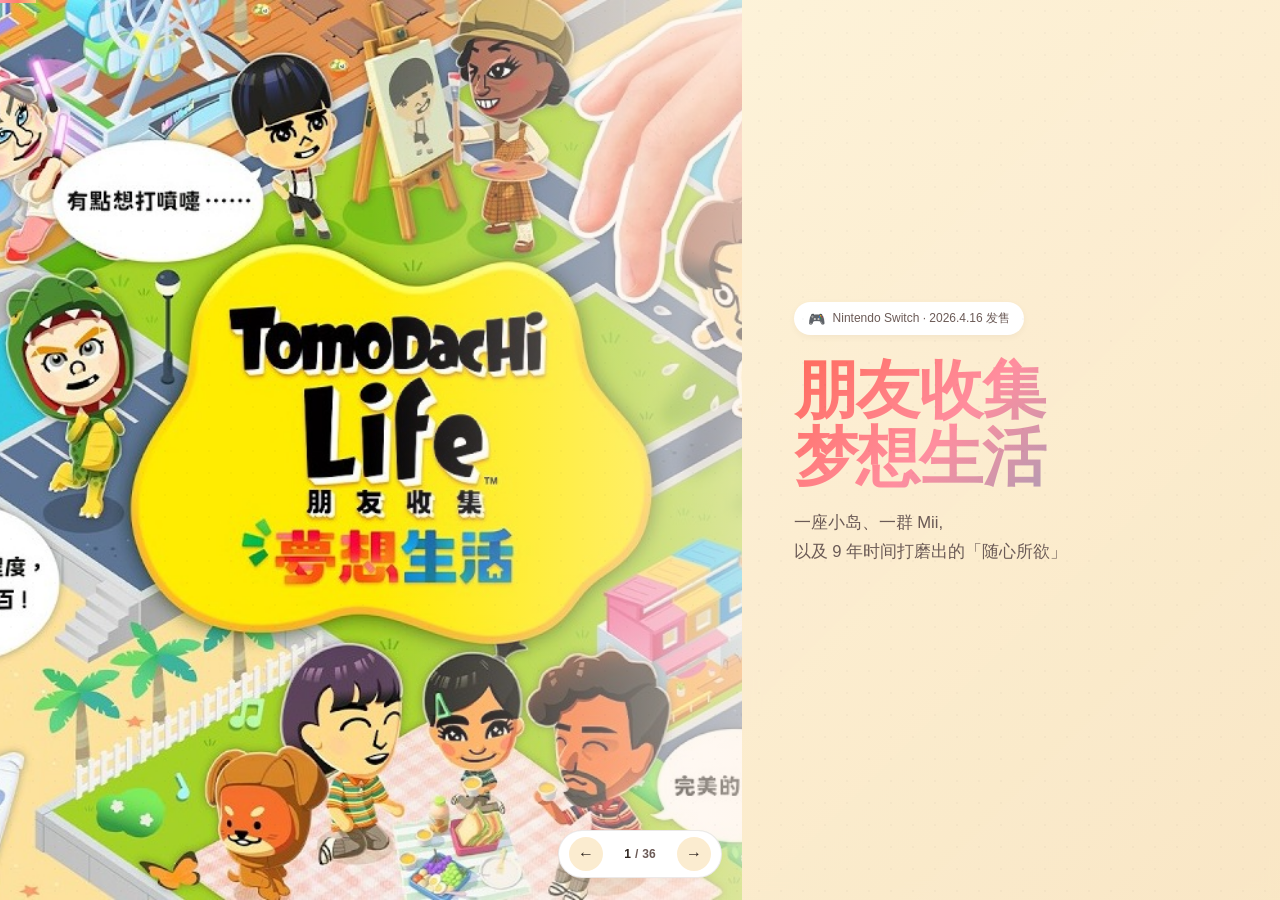
==== commit 7b6ca20e: "0604下班" ====
--- a/presentation.html
+++ b/presentation.html
@@ -2437,13 +2437,8 @@
             </div>
 
             <div class="highlight-box mint" style="margin-top: 16px;">
-              💡 <strong>启示：</strong>团队自己测试时冒出来的<strong>「我也想试试」</strong>，<br/>往往就是产品最该保留的核心动词。
-            </div>
-          </div>
-
-          <div class="hero-image-wrap">
-            <img class="hero-image" src="images/抓起.gif" alt="抓起 Mii" />
-            <div class="image-caption">最终成为整作核心交互的「抓起」</div>
+              💡 <strong>启示：</strong>团队自己测试时冒出来的<strong>「我也想试试」</strong>，往往就是产品最该保留的核心动词。
+            </div>
           </div>
         </div>
       </div>
@@ -2481,38 +2476,6 @@
       </div>
     </section>
 
-    <!-- ============ Slide 34: 不为人知的小故事 ============ -->
-    <section class="slide">
-      <div class="slide-label">04.4 · 不为人知的小故事</div>
-      <div class="slide-inner">
-        <div class="eyebrow"><span class="dot"></span>④ 9 年份梗的彩蛋</div>
-        <h2 class="section-title">访谈里偷偷藏的<span class="accent">小故事</span></h2>
-
-        <div class="grid grid-2" style="margin-top: 22px;">
-          <div class="card" style="background: linear-gradient(135deg, #F1FFF6, #DFF5E5); border-color: #B6E0C2;">
-            <div class="tag" style="background: #BDE6CA; color: #2C7A4B;">🪴 Pikmin 当宠物</div>
-            <h4>「我们熟悉的生物，做成宠物吧」</h4>
-            <p>开发团队在 UGC 自定义宠物里<strong>亲手做了 Pikmin</strong>，让 Mii 一起散步玩耍。「我们做了很多这种内部的圈内梗。」—— 高桥</p>
-          </div>
-          <div class="card" style="background: linear-gradient(135deg, #F7FBFF, #EAF4FF); border-color: #B6D8EC;">
-            <div class="tag" style="background: #BDE6F5; color: #2C5C7C;">💳 高桥的员工证</div>
-            <h4>道具系统里的内部梗</h4>
-            <p>UGC 道具中真的有<strong>「高桥龙太郎的员工证」</strong>与「薪水袋」。开发者自己玩得很嗨，希望玩家也能制造类似的圈内梗。</p>
-          </div>
-          <div class="card" style="background: linear-gradient(135deg, #FFFBEE, #FFF4DC); border-color: #E5C988;">
-            <div class="tag" style="background: var(--yellow); color: #6E4D14;">💨 放屁的音效</div>
-            <h4>反复重录的「砰！」</h4>
-            <p>放屁音效重录过<strong>非常多次</strong>。曾做出过爆炸式的「砰！」——「这个太写实了」之类的意见层出不穷。</p>
-          </div>
-          <div class="card" style="background: linear-gradient(135deg, #FFF5F5, #FFE9EC); border-color: #FFB8C5;">
-            <div class="tag" style="background: #FFC8D2; color: #8A3A4F;">🏢 本社开发岛</div>
-            <h4>把办公室搬进游戏</h4>
-            <p>团队成员重现了自己的<strong>任天堂办公室</strong>，让开发人员的 Mii 住在里面。每张桌子都是一只 Mii 的家。</p>
-          </div>
-        </div>
-      </div>
-    </section>
-
     <!-- ============ Slide 35: 设计师的 3 件事 ============ -->
     <section class="slide">
       <div class="slide-label">05 · 给设计师的启示</div>
@@ -2523,18 +2486,21 @@
         <div class="grid grid-3" style="margin-top: 32px;">
           <div class="card" style="background: linear-gradient(135deg, #FFF5F5, #FFE9EC); border-color: #FFB8C5;">
             <div class="tag" style="background: #FFC8D2; color: #8A3A4F;">01</div>
-            <h4 style="font-size: 22px; margin: 12px 0;">先回答<br/>「这是怎样的生物」</h4>
-            <p>硬件、引擎、画面可以升级——但<strong>是否升级</strong>取决于你的设计对象「应当是什么样子」。<br/>这个共识比任何 KPI 都重要。</p>
+            <h4 style="font-size: 22px; margin: 12px 0;">升级要有「度」，<br/>判断比能力更重要</h4>
+            <p>硬件、引擎、画面都能变强，但 Mii 的脸、声音、动作却<strong>刻意「退一步」</strong>。设计师真正的功夫，是先想清楚<strong>什么必须保留、什么才值得改</strong>——盲目堆细节，只会丢掉角色的辨识度与情感记忆。</p>
+            <p style="margin-top: 14px; padding-top: 12px; border-top: 1px dashed #FFB8C5; font-size: 13px; color: #8A3A4F;"><strong>→ 克制，本身就是一种设计判断。</strong></p>
           </div>
           <div class="card" style="background: linear-gradient(135deg, #F7FBFF, #EAF4FF); border-color: #B6D8EC;">
             <div class="tag" style="background: #BDE6F5; color: #2C5C7C;">02</div>
-            <h4 style="font-size: 22px; margin: 12px 0;">不要把<br/>「意外」吃掉</h4>
-            <p>玩家完全指挥 Mii，乐趣就消失。<br/>类比到产品工作：<strong>不要替用户做所有决定</strong>。<br/>给系统留出「自然反应」的空间，故事才会发生。</p>
+            <h4 style="font-size: 22px; margin: 12px 0;">UGC 的引擎，<br/>是「创造 × 回应」</h4>
+            <p>玩家创造一切，但<strong>怎么用、如何反应，交给 Mii</strong>。内容由用户生产，意义由系统赋予——正是这两者之间的张力，让 UGC 持续生长出新的故事。</p>
+            <p style="margin-top: 14px; padding-top: 12px; border-top: 1px dashed #B6D8EC; font-size: 13px; color: #2C5C7C;"><strong>→ 做 UGC 前，先设计「使用它的人」。</strong></p>
           </div>
           <div class="card" style="background: linear-gradient(135deg, #F1FFF6, #DFF5E5); border-color: #B6E0C2;">
             <div class="tag" style="background: #BDE6CA; color: #2C7A4B;">03</div>
-            <h4 style="font-size: 22px; margin: 12px 0;">UGC 不是功能，<br/>是<strong>一种自洽</strong></h4>
-            <p>玩家创造一切，但 Mii 决定怎么用——<br/>这两个动作之间的张力，才是 UGC 真正的引擎。<br/><strong>设计 UGC，先设计「使用 UGC 的对象」。</strong></p>
+            <h4 style="font-size: 22px; margin: 12px 0;">意外，<br/>也能长成功能</h4>
+            <p>「抓起 Mii」原本只是程式组的 <strong>Debug 工具</strong>。团队在测试中忍不住「我也想试试」，它就这样变成了整作的核心交互。<strong>真实使用里冒出的冲动，往往指向最该保留的核心动词。</strong></p>
+            <p style="margin-top: 14px; padding-top: 12px; border-top: 1px dashed #B6E0C2; font-size: 13px; color: #2C7A4B;"><strong>→ 别急着擦掉「跑偏」，先看看它想长成什么。</strong></p>
           </div>
         </div>
       </div>
@@ -2560,7 +2526,7 @@
 
 <div class="nav">
   <button id="prev" aria-label="上一页">←</button>
-  <div class="pages"><strong id="cur">1</strong> / <span id="total">41</span></div>
+  <div class="pages"><strong id="cur">1</strong> / <span id="total">36</span></div>
   <button id="next" aria-label="下一页">→</button>
 </div>
 
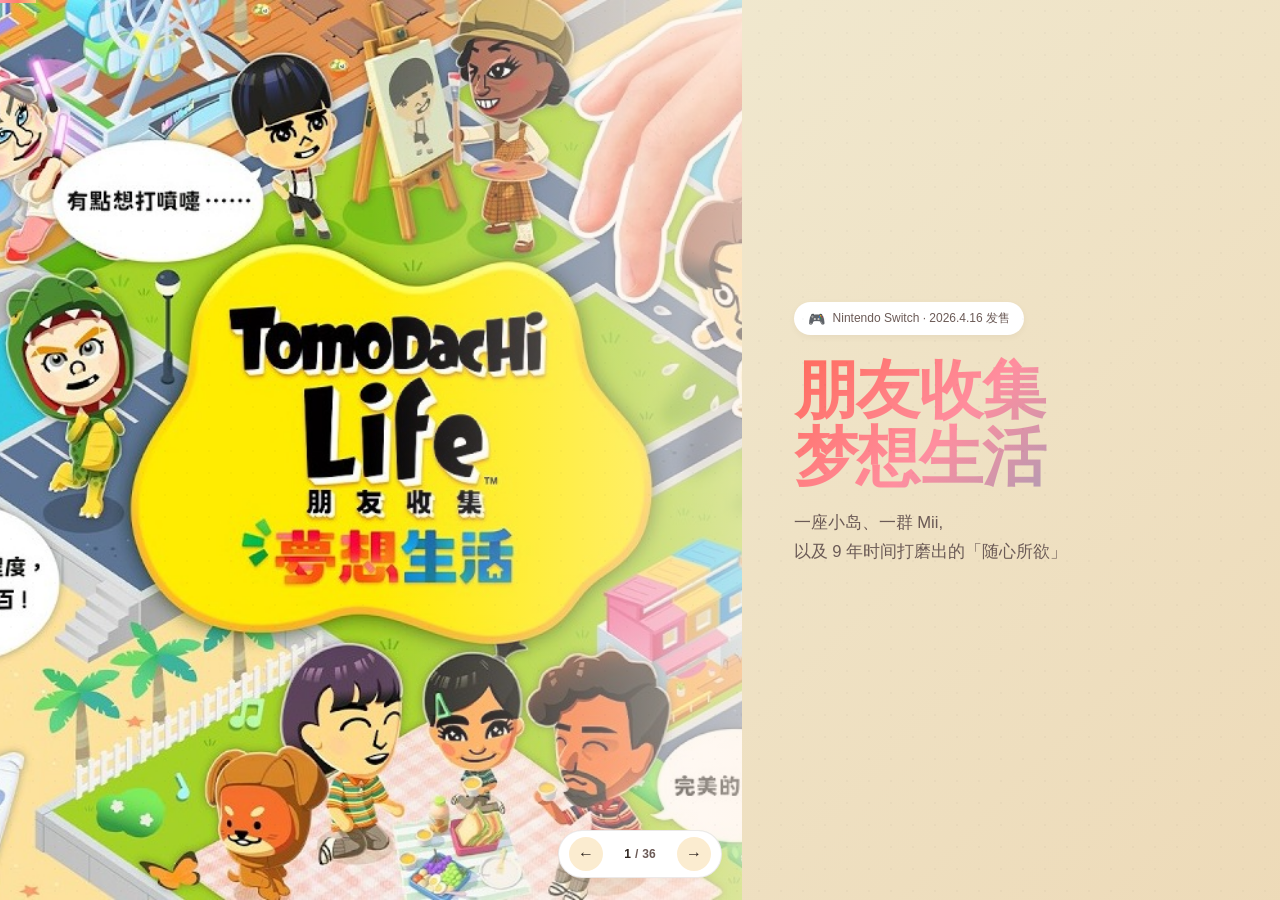
==== commit 8ca5b361: "0605晚" ====
--- a/presentation.html
+++ b/presentation.html
@@ -72,7 +72,7 @@
     pointer-events: auto;
     transform: translateY(0);
   }
-  .slide:not(.cover):not(.chapter-cover) {
+  .slide:not(.cover):not(.chapter-cover):not(.ending) {
     background: transparent;
   }
 
@@ -231,7 +231,7 @@
   /* ============ Cover Slide ============ */
   .cover {
     padding: 0;
-    background: linear-gradient(135deg, #FFE0CB 0%, #FFD2D9 50%, #DDEEF8 100%);
+    background: #000;
     display: flex;
   }
   .cover-image-wrap {
@@ -1255,7 +1255,7 @@
     display: flex;
     align-items: center;
     justify-content: center;
-    background: radial-gradient(ellipse at center, #FFE8DC, transparent 70%), var(--bg);
+    background: #000;
   }
   .ending h2 {
     font-size: clamp(46px, 5vw, 78px);
@@ -1267,7 +1267,7 @@
     margin-bottom: 18px;
     letter-spacing: -0.01em;
   }
-  .ending p { font-size: 17px; color: var(--ink-soft); }
+  .ending p { font-size: 17px; color: rgba(255, 255, 255, 0.82); }
 
   /* ============ Floating decorations ============ */
   .float-deco {
@@ -1854,7 +1854,7 @@
         <h2>UGC 生态<br/>是如何长出来的</h2>
         <p>「把开发团队准备的东西，<br/>与玩家自行制作的东西结合起来，<br/><span class="highlight">乐趣就会无限扩大。</span>」</p>
       </div>
-      <div class="ch-image" style="background-image: url('assets/palette-house.png');"></div>
+      <div class="ch-image" style="background-image: url('images/封面3.png');"></div>
     </section>
 
     <!-- ============ Slide 20: UGC 四条主线 ============ -->
@@ -2417,7 +2417,7 @@
         <h2>幕后故事</h2>
         <p>从 Debug 工具到核心玩法，<br/>从公告板到 Mii 新闻，<br/>还有<span class="highlight">藏在访谈里 9 年份的圈内梗</span>。</p>
       </div>
-      <div class="ch-image" style="background-image: url('assets/behind-scenes.png');"></div>
+      <div class="ch-image" style="background-image: url('images/封面5.jpg');"></div>
     </section>
 
     <!-- ============ Slide 31: 抓起的交互 - Debug 工具的逆袭 ============ -->
@@ -2440,6 +2440,11 @@
               💡 <strong>启示：</strong>团队自己测试时冒出来的<strong>「我也想试试」</strong>，往往就是产品最该保留的核心动词。
             </div>
           </div>
+
+          <div class="hero-image-wrap">
+            <img class="hero-image" src="images/抓起.gif" alt="抓起 Mii 的 Debug 工具演示" />
+            <div class="image-caption">从 Debug 工具变成核心交互的「抓起」</div>
+          </div>
         </div>
       </div>
     </section>
@@ -2478,10 +2483,10 @@
 
     <!-- ============ Slide 35: 设计师的 3 件事 ============ -->
     <section class="slide">
-      <div class="slide-label">05 · 给设计师的启示</div>
+      <div class="slide-label">04.3 · 启示</div>
       <div class="slide-inner">
         <div class="eyebrow"><span class="dot"></span>如果只能带走 3 件事</div>
-        <h2 class="section-title">作为设计师，<br/>这款游戏让我学到的<span class="accent">3 件事</span></h2>
+        <h2 class="section-title">一点点感想,学到的<span class="accent"> 3 件事</span></h2>
 
         <div class="grid grid-3" style="margin-top: 32px;">
           <div class="card" style="background: linear-gradient(135deg, #FFF5F5, #FFE9EC); border-color: #FFB8C5;">
@@ -2493,7 +2498,7 @@
           <div class="card" style="background: linear-gradient(135deg, #F7FBFF, #EAF4FF); border-color: #B6D8EC;">
             <div class="tag" style="background: #BDE6F5; color: #2C5C7C;">02</div>
             <h4 style="font-size: 22px; margin: 12px 0;">UGC 的引擎，<br/>是「创造 × 回应」</h4>
-            <p>玩家创造一切，但<strong>怎么用、如何反应，交给 Mii</strong>。内容由用户生产，意义由系统赋予——正是这两者之间的张力，让 UGC 持续生长出新的故事。</p>
+            <p>提供模板，给用户足够的自由度定义——正是这两者之间的张力，让 UGC 持续生长出新的故事。</p>
             <p style="margin-top: 14px; padding-top: 12px; border-top: 1px dashed #B6D8EC; font-size: 13px; color: #2C5C7C;"><strong>→ 做 UGC 前，先设计「使用它的人」。</strong></p>
           </div>
           <div class="card" style="background: linear-gradient(135deg, #F1FFF6, #DFF5E5); border-color: #B6E0C2;">
@@ -2506,17 +2511,13 @@
       </div>
     </section>
 
-    <!-- ============ Slide 31: 鸣谢 ============ -->
+    <!-- ============ Slide 36: 引用资料 ============ -->
     <section class="slide ending">
       <div class="slide-inner" style="justify-content: center;">
-        <div style="text-align: center;">
-          <h2>谢谢观看</h2>
-          <p>欢迎一起聊聊：你最想做成 Mii 的那个朋友，<br/>会拥有什么样的「微个性」？</p>
-          <div style="margin-top: 36px; font-size: 12px; color: var(--ink-faint); letter-spacing: 0.1em; line-height: 1.9;">
-            资料来源 · Nintendo 官方开发者访谈 vol.21（Part 1 / 2 / 3）<br/>
-            Nintendo Life · Wccftech · Final Weapon · Eneba · IGN · GamesRadar+ 等评测<br/>
-            Wikipedia (Tomodachi Life: Living the Dream / Tomodachi Collection) · MiiWiki
-          </div>
+        <div style="text-align: center; width: 100%;">
+          <div style="max-width: 920px; margin: 0 auto; font-size: 13px; color: rgba(255, 255, 255, 0.68); letter-spacing: 0.06em; line-height: 2; white-space: normal;">
+            引用资料：Nintendo 官方开发者访谈 vol.21（Part 1 / 2 / 3） · Nintendo Life · Wccftech · Final Weapon · Eneba · IGN · GamesRadar+ 等评测 · Wikipedia · MiiWiki
+           </div>
         </div>
       </div>
     </section>
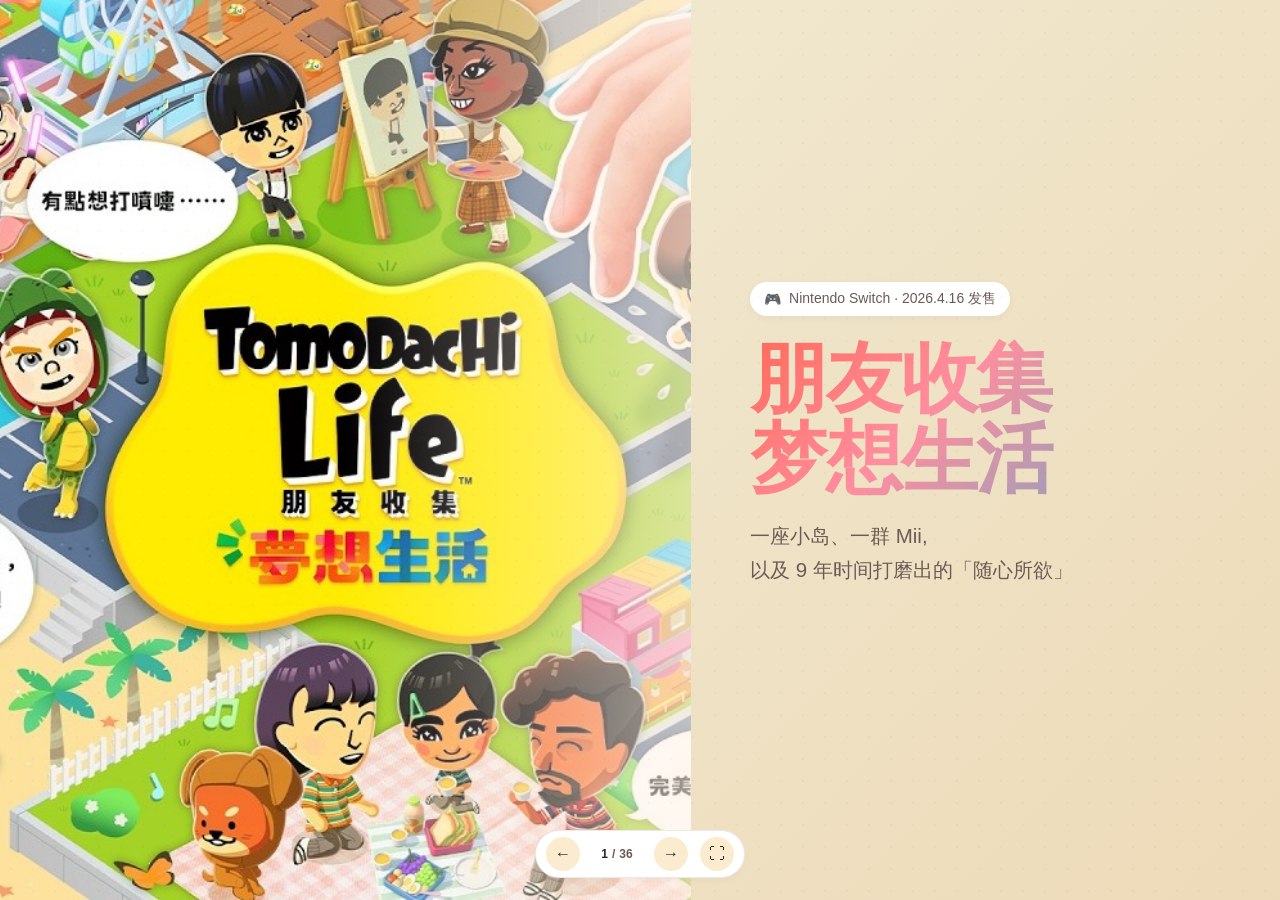
==== commit baccd28a: "0608 基本完成了" ====
--- a/presentation.html
+++ b/presentation.html
@@ -42,13 +42,23 @@
     font-feature-settings: 'palt';
     -webkit-font-smoothing: antialiased;
   }
+  body {
+    display: flex;
+    align-items: center;
+    justify-content: center;
+  }
 
   /* ============ Stage ============ */
+  /* 铺满整个屏幕：始终跟随当前屏幕比例，不留信箱黑边。
+     在内置 16" 全屏时即为 MacBook 原生比例；外接屏上也填满，
+     分割页两侧不再露出 background.png。
+     设为 size 容器后，内部用 cqw/cqh 单位自适应排版。 */
   .stage {
     position: relative;
     width: 100vw;
     height: 100vh;
     overflow: hidden;
+    container-type: size;
   }
 
   .slides {
@@ -60,7 +70,7 @@
   .slide {
     position: absolute;
     inset: 0;
-    padding: 5vh 6vw;
+    padding: 5cqh 6cqw;
     opacity: 0;
     pointer-events: none;
     transform: translateY(20px);
@@ -77,15 +87,12 @@
   }
 
   /* Background decorations */
+  /* 内容页改用 background.png 干净底图，去掉四角彩色渐变光 */
   .stage::before {
     content: '';
     position: absolute;
     inset: 0;
-    background-image:
-      radial-gradient(circle at 12% 20%, rgba(255, 150, 168, 0.10) 0, transparent 28%),
-      radial-gradient(circle at 88% 18%, rgba(127, 200, 232, 0.12) 0, transparent 30%),
-      radial-gradient(circle at 88% 88%, rgba(151, 216, 178, 0.10) 0, transparent 30%),
-      radial-gradient(circle at 10% 86%, rgba(255, 210, 122, 0.10) 0, transparent 28%);
+    background-image: none;
     pointer-events: none;
     z-index: 0;
   }
@@ -110,8 +117,8 @@
     height: 100%;
     display: flex;
     flex-direction: column;
-    padding-top: clamp(28px, 3.6vh, 48px);
-    padding-bottom: clamp(16px, 2vh, 28px);
+    padding-top: clamp(28px, 3.6cqh, 48px);
+    padding-bottom: clamp(16px, 2cqh, 28px);
   }
 
   .eyebrow {
@@ -135,26 +142,26 @@
   }
 
   h1.title {
-    font-size: clamp(40px, 4.6vw, 64px);
+    font-size: clamp(40px, 4.6cqw, 64px);
     font-weight: 800;
     line-height: 1.12;
     letter-spacing: -0.01em;
     margin-bottom: 16px;
   }
   h2.section-title {
-    font-size: clamp(28px, 3vw, 42px);
+    font-size: clamp(28px, 3cqw, 42px);
     font-weight: 800;
     line-height: 1.22;
     margin-bottom: 18px;
     letter-spacing: -0.005em;
   }
   h3.sub-title {
-    font-size: clamp(20px, 1.8vw, 26px);
+    font-size: clamp(20px, 1.8cqw, 26px);
     font-weight: 700;
     margin-bottom: 10px;
   }
   p.lead {
-    font-size: clamp(14px, 1.1vw, 17px);
+    font-size: clamp(14px, 1.1cqw, 17px);
     color: var(--ink-soft);
     line-height: 1.8;
     max-width: 56ch;
@@ -218,9 +225,9 @@
   /* Slide top-left label */
   .slide-label {
     position: absolute;
-    top: 22px;
-    left: 6vw;
-    font-size: 11px;
+    top: clamp(22px, 3.2cqh, 42px);
+    left: 6cqw;
+    font-size: clamp(15px, 1.24cqw, 24px);
     color: var(--ink-faint);
     letter-spacing: 0.12em;
     text-transform: uppercase;
@@ -248,7 +255,7 @@
   }
   .cover-text {
     flex: 0 0 42%;
-    padding: 8vh 4vw;
+    padding: 8cqh 4cqw;
     display: flex;
     flex-direction: column;
     justify-content: center;
@@ -271,7 +278,7 @@
     width: fit-content;
   }
   .cover-text h1 {
-    font-size: clamp(44px, 5vw, 78px);
+    font-size: clamp(44px, 5cqw, 78px);
     font-weight: 900;
     line-height: 1.05;
     letter-spacing: -0.02em;
@@ -282,7 +289,7 @@
     color: transparent;
   }
   .cover-text .subtitle {
-    font-size: clamp(15px, 1.3vw, 19px);
+    font-size: clamp(15px, 1.3cqw, 19px);
     color: var(--ink-soft);
     margin-bottom: 32px;
     line-height: 1.7;
@@ -315,7 +322,14 @@
   .agenda-slide .toc-grid {
     margin-top: auto;
     margin-bottom: auto;
-    transform: translateY(2vh);
+    transform: translateY(2cqh);
+  }
+  /* 目录页小标题/主标题对齐 slide20 位置 */
+  .agenda-slide .slide-label {
+    top: calc(5cqh + clamp(32px, 4cqh, 56px));
+  }
+  .agenda-slide .slide-inner {
+    padding-top: calc(clamp(32px, 4cqh, 56px) + clamp(38px, 4.2cqh, 52px));
   }
   .toc-card {
     background: var(--paper);
@@ -368,7 +382,7 @@
   }
   .chapter-cover .ch-side {
     flex: 0 0 48%;
-    padding: 0 6vw;
+    padding: 0 6cqw;
     display: flex;
     flex-direction: column;
     justify-content: center;
@@ -380,7 +394,7 @@
     background-repeat: no-repeat;
   }
   .chapter-cover .ch-num {
-    font-size: clamp(120px, 14vw, 200px);
+    font-size: clamp(120px, 14cqw, 200px);
     font-weight: 900;
     line-height: 1;
     letter-spacing: -0.05em;
@@ -397,7 +411,7 @@
   .chapter-cover.c3 .ch-num { background-image: linear-gradient(135deg, #A6D8B8, #D2EBDA); }
   .chapter-cover.c4 { background: linear-gradient(135deg, #FFFAEC, #FFF1D6); }
   .chapter-cover.c4 .ch-num { background-image: linear-gradient(135deg, #E8C57E, #FFE2A5); }
-  .chapter-cover h2 { font-size: clamp(36px, 3.8vw, 52px); margin-bottom: 14px; }
+  .chapter-cover h2 { font-size: clamp(36px, 3.8cqw, 52px); margin-bottom: 14px; }
   .chapter-cover p { color: var(--ink-soft); font-size: 16px; line-height: 1.85; max-width: 26em; }
 
   /* ============ Cards ============ */
@@ -960,7 +974,7 @@
     overflow: hidden;
     border: 1px solid var(--line);
     box-shadow: var(--shadow-lg);
-    background: var(--paper);
+    background: #000;
     cursor: grab;
     touch-action: pan-y;
     user-select: none;
@@ -984,13 +998,18 @@
   .paint-carousel-slide {
     flex: 0 0 100%;
     height: 100%;
+    display: flex;
+    align-items: center;
+    justify-content: center;
+    background: #000;
   }
   .paint-carousel-slide img {
-    width: 100%;
+    width: auto;
     height: 100%;
+    max-width: 100%;
     display: block;
     object-fit: contain;
-    background: #fff;
+    background: transparent;
     pointer-events: none;
     user-select: none;
     -webkit-user-select: none;
@@ -999,11 +1018,16 @@
   .paint-carousel-video {
     position: relative;
     height: 100%;
+    width: 100%;
     background: #000;
+    display: flex;
+    align-items: center;
+    justify-content: center;
   }
   .paint-carousel-slide video {
-    width: 100%;
+    width: auto;
     height: 100%;
+    max-width: 100%;
     display: block;
     object-fit: contain;
     background: #000;
@@ -1082,7 +1106,10 @@
     align-items: stretch;
     justify-content: center;
     gap: 16px;
-    margin-top: 28px;
+    margin-top: clamp(20px, 2.6cqh, 36px);
+    margin-bottom: clamp(4px, 1cqh, 16px);
+    flex: 1;                /* 占满标题/正文下方剩余高度，让卡片更高 */
+    min-height: 0;
     flex-wrap: nowrap;
   }
   .formula-term {
@@ -1172,15 +1199,15 @@
 
   /* ============ Overflow-safe slide variants ============ */
   .fit-slide .slide-inner {
-    padding-top: clamp(20px, 2.6vh, 32px);
-    padding-bottom: clamp(10px, 1.4vh, 18px);
+    padding-top: clamp(20px, 2.6cqh, 32px);
+    padding-bottom: clamp(10px, 1.4cqh, 18px);
   }
   .fit-slide .eyebrow {
     padding: 6px 12px;
     margin-bottom: 12px;
   }
   .fit-slide h2.section-title {
-    font-size: clamp(26px, 2.6vw, 38px);
+    font-size: clamp(28px, 3cqw, 42px);
     line-height: 1.14;
     margin-bottom: 12px;
   }
@@ -1231,7 +1258,7 @@
     object-fit: contain;
   }
   .fit-page-4 .timeline-consoles-hero {
-    margin-bottom: clamp(14px, 2vh, 24px);
+    margin-bottom: clamp(14px, 2cqh, 24px);
   }
   .fit-page-4 .timeline {
     padding: 12px 10px 0;
@@ -1258,7 +1285,7 @@
     background: #000;
   }
   .ending h2 {
-    font-size: clamp(46px, 5vw, 78px);
+    font-size: clamp(46px, 5cqw, 78px);
     font-weight: 900;
     background: linear-gradient(135deg, var(--coral), var(--pink), var(--lilac));
     -webkit-background-clip: text;
@@ -1306,9 +1333,311 @@
   .slide.active *:nth-child(4) { animation-delay: 200ms; }
   .slide.active *:nth-child(5) { animation-delay: 250ms; }
 
+  /* ============ 杂志风样板 (.mag) — 全屏画册排版 ============ */
+  .mag .slide-inner {
+    max-width: 1720px;                     /* 留出更大图片栏 */
+    padding-top: clamp(32px, 4cqh, 56px);
+    padding-bottom: clamp(24px, 3cqh, 44px);
+  }
+  /* 左文 / 右大图 画册双栏 */
+  .mag .mag-grid {
+    display: grid;
+    grid-template-columns: 1fr 1.75fr;     /* 右侧图片放大：约占整页 ~55% */
+    gap: clamp(60px, 5cqw, 100px);         /* 文图间距适度放大 */
+    align-items: center;
+    flex: 1;
+    min-height: 0;
+  }
+  .mag .mag-text { min-width: 0; }
+  /* 小字标签 → 标题上方 eyebrow：与正文同字号、调淡 */
+  .mag .mag-text .slide-label {
+    position: static;
+    top: auto;
+    left: auto;
+    font-size: clamp(15px, 1.24cqw, 24px); /* 与正文一致 */
+    color: var(--ink-faint);
+    margin-bottom: clamp(14px, 1.6cqh, 22px);
+  }
+  /* 大标题 → 当前的 80%（上限 58px）、行高 1.2、加粗 */
+  .mag h2.section-title {
+    font-size: clamp(28px, 3cqw, 42px);
+    line-height: 1.2;
+    font-weight: 800;
+    letter-spacing: -0.01em;
+    margin-bottom: clamp(18px, 2cqh, 28px);
+  }
+  /* 正文 → 当前的 80%（上限 24px）、行高 1.6、段间距 24px */
+  .mag p.lead {
+    font-size: clamp(15px, 1.24cqw, 24px);
+    line-height: 1.6;
+    max-width: 44ch;
+    margin-bottom: 24px;
+  }
+  .mag .mag-text p.lead:last-child { margin-bottom: 0; }
+  /* 右侧媒体：填满整列，保证大小 / 位置在各页一致 */
+  .mag .mag-media {
+    min-width: 0;
+    display: flex;
+    align-items: center;
+    justify-content: center;
+  }
+  .mag .mag-media img {
+    width: 100%;
+    height: auto;
+    max-height: 78cqh;
+    object-fit: contain;
+    border-radius: var(--radius-lg);
+  }
+  .mag .mag-media .paint-carousel,
+  .mag .mag-media .paint-carousel.paint-carousel-small {
+    width: 100%;
+    max-width: none;
+    margin: 0;
+  }
+  .mag .mag-media .video-wrap {
+    width: 100%;
+    max-width: none;
+    margin: 0;
+  }
+  /* 文字栏里的洞察框：与正文同档 */
+  .mag .mag-text .highlight-box {
+    font-size: clamp(14px, 1.15cqw, 20px) !important;
+    margin-top: clamp(16px, 2cqh, 24px);
+    padding: clamp(12px, 1.4cqw, 18px) clamp(14px, 1.6cqw, 22px);
+  }
+
+  /* ============ 杂志风样板 · 标题在上 / 素材在下（参考 slide5 竖排） ============ */
+  /* 把左右双栏 mag-grid 改成竖向：上方整块文字，下方整幅素材 */
+  .mag-top .mag-grid {
+    display: flex;
+    flex-direction: column;
+    grid-template-columns: none;
+    gap: clamp(18px, 2.4cqh, 34px);
+    align-items: stretch;
+  }
+  .mag-top .mag-text { max-width: none; }
+  .mag-top .mag-text p.lead { max-width: 80ch; }
+  /* 素材区：占据标题下方剩余空间，整幅居中铺开 */
+  .mag-top .mag-media {
+    flex: 1;
+    min-height: 0;
+    width: 100%;
+  }
+  .mag-top .mag-media img {
+    width: auto;
+    height: auto;
+    max-width: 100%;
+    max-height: 58cqh;
+  }
+  /* 轮播 / 视频按 16:9，用高度约束宽度，避免整幅过高溢出 */
+  .mag-top .mag-media .paint-carousel,
+  .mag-top .mag-media .paint-carousel.paint-carousel-small {
+    width: min(100%, 92cqh);
+    max-width: 100%;
+    margin: 0 auto;
+  }
+  .mag-top .mag-media .video-wrap {
+    width: min(100%, 92cqh);
+    max-width: 100%;
+    margin: 0 auto;
+  }
+
+  /* 让普通/紧凑页的灰字小标题 + 主标题对齐 slide20 的位置 */
+  .mag-align .slide-label {
+    top: calc(5cqh + clamp(32px, 4cqh, 56px));
+  }
+  .mag-align .slide-inner {
+    padding-top: calc(clamp(32px, 4cqh, 56px) + clamp(38px, 4.2cqh, 52px));
+  }
+
+  /* ============ 杂志风样板 · 左右双栏清单页 (.mag-list) ============ */
+  .mag-list .slide-inner {
+    max-width: 1720px;
+    padding-top: calc(clamp(32px, 4cqh, 56px) + clamp(38px, 4.2cqh, 52px));   /* 主标题对齐 slide20 */
+  }
+  .mag-list .slide-label {
+    font-size: clamp(15px, 1.24cqw, 24px);
+    top: calc(5cqh + clamp(32px, 4cqh, 56px));   /* 对齐 slide20 小标题位置 */
+  }
+  .mag-list h2.section-title {
+    font-size: clamp(28px, 3cqw, 42px);
+    line-height: 1.2;
+    margin-bottom: clamp(14px, 1.8cqh, 24px);
+  }
+  .mag-list p.lead {
+    font-size: clamp(15px, 1.24cqw, 24px);
+    line-height: 1.6;
+    max-width: none;
+    margin-bottom: clamp(18px, 2.4cqh, 32px);
+  }
+  .mag-list .compare {
+    gap: clamp(28px, 2.6cqw, 52px);
+    flex: 1;
+    align-content: center;
+    margin-top: 0 !important;
+  }
+  .mag-list .compare .col {
+    padding: clamp(24px, 2.2cqw, 40px);
+    border-radius: var(--radius-lg);
+  }
+  .mag-list .compare .col h5 {
+    font-size: clamp(17px, 1.5cqw, 24px);
+    margin-bottom: clamp(12px, 1.6cqh, 20px);
+  }
+  .mag-list .compare li {
+    font-size: clamp(14px, 1.15cqw, 20px);
+    line-height: 1.7;
+    padding: clamp(7px, 1cqh, 12px) 0;
+  }
+  .mag-list .highlight-box {
+    font-size: clamp(14px, 1.15cqw, 20px) !important;
+    padding: clamp(12px, 1.4cqw, 18px) clamp(14px, 1.6cqw, 22px) !important;
+    margin-top: clamp(12px, 1.6cqh, 18px) !important;
+  }
+  /* 封面：全屏放大主标题与副标题 */
+  .mag-cover .cover-text {
+    flex-basis: 46%;
+    padding: 8cqh 4.6cqw;
+  }
+  .mag-cover .cover-text h1 {
+    font-size: clamp(56px, 6cqw, 104px);
+    margin-bottom: clamp(18px, 2.2cqh, 28px);
+  }
+  .mag-cover .cover-text .subtitle {
+    font-size: clamp(18px, 1.6cqw, 26px);
+    line-height: 1.65;
+  }
+  .mag-cover .cover-text .badge { font-size: 14px; }
+
+  /* ============ 杂志风样板 · 卡片页 (.mag-cards) ============ */
+  .mag-cards .slide-inner {
+    max-width: 1720px;
+    padding-top: calc(clamp(32px, 4cqh, 56px) + clamp(38px, 4.2cqh, 52px));   /* 主标题对齐 slide20 */
+  }
+  .mag-cards .slide-label {
+    font-size: clamp(15px, 1.24cqw, 24px);   /* 与正文一致 */
+    top: calc(5cqh + clamp(32px, 4cqh, 56px));   /* 对齐 slide20 小标题位置 */
+  }
+  .mag-cards h2.section-title {
+    font-size: clamp(28px, 3cqw, 42px);    /* 与目录页(slide3)标题同档 */
+    line-height: 1.2;
+    margin-bottom: clamp(20px, 2.6cqh, 36px);
+  }
+  /* 卡片在剩余空间内垂直居中、间距更大 */
+  .mag-cards .grid-3,
+  .mag-cards .grid-4 {
+    gap: clamp(24px, 2cqw, 40px);
+    flex: 1;
+    align-content: center;
+    margin-top: 0 !important;
+  }
+  .mag-cards .card {
+    padding: clamp(26px, 2.4cqw, 44px);
+    border-radius: var(--radius-lg);
+  }
+  .mag-cards .card .tag {
+    font-size: clamp(13px, 1cqw, 18px);
+    padding: 5px 14px;
+    margin-bottom: 14px;
+  }
+  .mag-cards .card h4 {
+    font-size: clamp(20px, 1.7cqw, 28px) !important;
+    line-height: 1.35;
+    margin: 0 0 14px !important;
+  }
+  .mag-cards .card p {
+    font-size: clamp(15px, 1.2cqw, 21px) !important;
+    line-height: 1.7;
+  }
+  /* .mag-cards 下：grid-2 居中、principle 圆标卡片放大、quote 放大 */
+  .mag-cards .grid-2 {
+    gap: clamp(24px, 2cqw, 40px);
+    flex: 1;
+    align-content: center;
+    margin-top: 0 !important;
+  }
+  .mag-cards .principle {
+    padding: clamp(20px, 2cqw, 36px);
+    border-radius: var(--radius-lg);
+  }
+  .mag-cards .principle .icon {
+    width: clamp(56px, 5cqw, 84px);
+    height: clamp(56px, 5cqw, 84px);
+    font-size: clamp(26px, 2.4cqw, 40px);
+    margin-bottom: clamp(12px, 1.6cqh, 20px);
+  }
+  .mag-cards .principle h5 {
+    font-size: clamp(18px, 1.6cqw, 26px);
+    margin-bottom: clamp(8px, 1.2cqh, 14px);
+  }
+  .mag-cards .principle p {
+    font-size: clamp(14px, 1.2cqw, 21px) !important;
+    line-height: 1.6;
+  }
+  .mag-cards p.lead {
+    font-size: clamp(15px, 1.24cqw, 24px);
+    line-height: 1.6;
+    margin-bottom: clamp(14px, 1.8cqh, 22px);
+  }
+  .mag-cards .quote {
+    padding: clamp(20px, 2cqw, 32px) clamp(22px, 2.2cqw, 36px);
+  }
+  .mag-cards .quote p {
+    font-size: clamp(16px, 1.4cqw, 24px) !important;
+    line-height: 1.65;
+  }
+  .mag-cards .quote .who { font-size: clamp(12px, 1cqw, 17px); }
+
+  /* ============ 杂志风样板 · hero-split 混合页 (.mag-split) ============ */
+  .mag-split .slide-inner {
+    max-width: 1720px;
+    padding-top: calc(clamp(32px, 4cqh, 56px) + clamp(38px, 4.2cqh, 52px));   /* 主标题对齐 slide20 */
+  }
+  .mag-split .slide-label {
+    font-size: clamp(15px, 1.24cqw, 24px);
+    top: calc(5cqh + clamp(32px, 4cqh, 56px));   /* 对齐 slide20 小标题位置 */
+  }
+  .mag-split .hero-split { gap: clamp(48px, 4.4cqw, 88px); }
+  .mag-split h2.section-title {
+    font-size: clamp(28px, 3cqw, 42px);
+    line-height: 1.2;
+    margin-bottom: clamp(14px, 1.8cqh, 22px);
+  }
+  .mag-split p.lead {
+    font-size: clamp(16px, 1.3cqw, 24px) !important;
+    line-height: 1.6;
+  }
+  .mag-split .card {
+    padding: clamp(14px, 1.4cqw, 20px) clamp(16px, 1.6cqw, 22px) !important;
+  }
+  .mag-split .card h4 { font-size: clamp(16px, 1.35cqw, 21px) !important; }
+  .mag-split .card p { font-size: clamp(14px, 1.15cqw, 18px) !important; line-height: 1.6; }
+  .mag-split .story h4 { font-size: clamp(17px, 1.5cqw, 24px); }
+  .mag-split .story p { font-size: clamp(14px, 1.2cqw, 20px); }
+  .mag-split .story .label { font-size: clamp(13px, 1.05cqw, 17px); }
+  .mag-split .highlight-box { font-size: clamp(14px, 1.15cqw, 19px) !important; }
+
+  /* ============ 全屏可读性：通用组件字号随屏放大 ============ */
+  .toc-card .num { font-size: clamp(48px, 5cqw, 76px); }
+  .toc-card h4 { font-size: clamp(17px, 1.5cqw, 24px); }
+  .toc-card p { font-size: clamp(13px, 1.15cqw, 19px); }
+  .quote p { font-size: clamp(17px, 1.5cqw, 24px); }
+  .quote .who { font-size: clamp(12px, 1cqw, 16px); }
+  .chapter-cover h2 { font-size: clamp(36px, 4.2cqw, 64px); }
+  .chapter-cover p { font-size: clamp(16px, 1.5cqw, 24px); }
+  .timeline-node .year { font-size: clamp(18px, 1.7cqw, 26px); }
+  .timeline-node .name { font-size: clamp(13px, 1.2cqw, 19px); }
+  .timeline-node .platform { font-size: clamp(10px, 0.9cqw, 14px); }
+  .timeline-node .desc { font-size: clamp(12px, 1.05cqw, 17px); }
+  .formula-badge { font-size: clamp(17px, 1.55cqw, 24px); }
+  .formula-term p { font-size: clamp(13px, 1.2cqw, 19px); }
+  .formula-sub { font-size: clamp(11px, 0.95cqw, 15px); }
+  .formula-term .pill { font-size: clamp(11px, 0.95cqw, 15px); }
+  .ending p { font-size: clamp(17px, 1.5cqw, 24px); }
+
   /* ============ Misc ============ */
   .key-quote {
-    font-size: clamp(24px, 2.6vw, 38px);
+    font-size: clamp(24px, 2.6cqw, 38px);
     font-weight: 800;
     line-height: 1.4;
     color: var(--ink);
@@ -1445,7 +1774,7 @@
   <div class="slides" id="slides">
 
     <!-- ============ Slide 1: 封面 ============ -->
-    <section class="slide cover active">
+    <section class="slide cover mag-cover active">
       <div class="cover-image-wrap"></div>
       <div class="cover-text">
         <div class="badge">
@@ -1458,7 +1787,7 @@
     </section>
 
     <!-- ============ Slide 2: 先认识 Mii ============ -->
-    <section class="slide">
+    <section class="slide mag-split">
       <div class="slide-label">INTRO · 一句话讲清楚玩法</div>
       <div class="slide-inner">
         <div class="hero-split">
@@ -1536,7 +1865,7 @@
     </section>
 
     <!-- ============ Slide 5: 系列时间线 ============ -->
-    <section class="slide fit-slide fit-page-4">
+    <section class="slide fit-slide fit-page-4 mag-align">
       <div class="slide-label">01.1 · 系列家谱</div>
       <div class="slide-inner">
         <div class="eyebrow"><span class="dot"></span>16 年血脉</div>
@@ -1589,7 +1918,7 @@
     </section>
 
     <!-- ============ Slide 6: 重制的契机 - 我玩透了 ============ -->
-    <section class="slide">
+    <section class="slide mag-align">
       <div class="slide-label">01.2 · 重制的契机</div>
       <div class="slide-inner">
         <div class="eyebrow"><span class="dot"></span>从一声叹息开始</div>
@@ -1620,7 +1949,7 @@
     </section>
 
     <!-- ============ Slide 7: 两个核心命题 ============ -->
-    <section class="slide">
+    <section class="slide mag-cards">
       <div class="slide-label">01.3 · 核心命题</div>
       <div class="slide-inner">
         <div class="eyebrow"><span class="dot"></span>不是续作，是重生</div>
@@ -1660,7 +1989,7 @@
     </section>
 
     <!-- ============ Slide 9: 硬件升级 - 设计取舍 ============ -->
-    <section class="slide">
+    <section class="slide mag-list">
       <div class="slide-label">02.1 · 硬件升级 · 设计取舍</div>
       <div class="slide-inner">
         <div class="eyebrow"><span class="dot"></span>性能提升 ≠ 视觉升级</div>
@@ -1697,19 +2026,24 @@
     </section>
 
     <!-- ============ Slide 10: 硬件升级 - 卡通风格 ============ -->
-    <section class="slide">
-      <div class="slide-label">02.1 · 看起来像：卡通风格</div>
+    <section class="slide mag">
       <div class="slide-inner">
-        <div class="eyebrow"><span class="dot"></span>形状不变，但每一个部件都重画</div>
-        <h2 class="section-title">素朴的<span class="accent">卡通风格</span>更新</h2>
-        <p class="lead">不改变 Mii 的核心特征，如：五官风格、手脚形状、身体比例，但把每一个部件的结构与设计都从头绘制。</p>
-
-        <img src="images/mii collection.png" alt="Mii 风格的三代演变" style="display: block; margin: 22px auto 0; max-width: 100%; max-height: 56vh; width: auto; height: auto;" />
+        <div class="mag-grid">
+          <div class="mag-text">
+            <div class="slide-label">02.1 · 看起来像：卡通风格</div>
+            <div class="eyebrow"><span class="dot"></span>形状不变，但每一个部件都重画</div>
+            <h2 class="section-title">素朴的<span class="accent">卡通风格</span>更新</h2>
+            <p class="lead">不改变 Mii 的核心特征，如：五官风格、手脚形状、身体比例，但把每一个部件的结构与设计都从头绘制。</p>
+          </div>
+          <div class="mag-media">
+            <img src="images/mii collection.png" alt="Mii 风格的三代演变" />
+          </div>
+        </div>
       </div>
     </section>
 
     <!-- ============ Slide 11: 硬件升级 - 声音 ============ -->
-    <section class="slide">
+    <section class="slide mag-align">
       <div class="slide-label">02.1 · 听起来像：声音</div>
       <div class="slide-inner">
         <div class="eyebrow"><span class="dot"></span>关于「原声」的反向调音</div>
@@ -1718,7 +2052,7 @@
 
         <div class="hero-split" style="margin-top: 18px; flex: 0; gap: 30px;">
           <div style="display: flex; align-items: center; justify-content: center;">
-            <img src="images/voice.png" alt="Mii 声音处理补充说明" style="display: block; max-width: 100%; max-height: 54vh; width: auto; height: auto;" />
+            <img src="images/voice.png" alt="Mii 声音处理补充说明" style="display: block; max-width: 100%; max-height: 54cqh; width: auto; height: auto;" />
           </div>
 
           <div style="display: flex; align-items: center;">
@@ -1741,13 +2075,13 @@
     </section>
 
     <!-- ============ Slide 12: Mii 是怎样的生物 ============ -->
-    <section class="slide">
+    <section class="slide mag-cards">
       <div class="slide-label">02.2 · Mii 的定位</div>
       <div class="slide-inner">
         <div class="eyebrow"><span class="dot"></span>整个团队反复讨论的一句话</div>
         <h2 class="section-title">Mii 不是分身，<br/>是<span class="accent">「拥有人格」</span>的生物</h2>
 
-        <div style="display: flex; gap: 18px; margin-top: auto; margin-bottom: auto; transform: translateY(2vh);">
+        <div style="display: flex; gap: 18px; margin-top: auto; margin-bottom: auto; transform: translateY(2cqh);">
           <div class="principle pink" style="flex: 1;">
             <div class="icon">🍼</div>
             <h5>值得被照顾</h5>
@@ -1768,52 +2102,62 @@
     </section>
 
     <!-- ============ Slide 10: 值得被照顾 - 体现在哪 ============ -->
-    <section class="slide">
-      <div class="slide-label">02.2 · Mii 的定位 · ① 值得被照顾</div>
+    <section class="slide mag mag-top">
       <div class="slide-inner">
-        <h2 class="section-title">「值得被照顾」<br/>玩家用<span class="accent-pink">家长般的目光</span>守着</h2>
-        <p class="lead">玩家不"控制" Mii，而是<strong>它发出需求，玩家来响应</strong> —— 这是 Tomodachi 系列最核心的关系。和一般生活模拟（动森、星露谷）不同，你不需要打工赚钱，只需要看着它们过得好不好。</p>
-
-        <div style="display: flex; justify-content: center; align-items: center; margin-top: 18px;">
-          <img src="images/xuqiu.png" alt="Mii 发出需求的场景" style="display: block; max-width: 100%; max-height: 54vh; width: auto; height: auto;" />
+        <div class="mag-grid">
+          <div class="mag-text">
+            <div class="slide-label">02.2 · Mii 的定位 · ① 值得被照顾</div>
+            <h2 class="section-title">「值得被照顾」<br/>玩家用<span class="accent-pink">家长般的目光</span>守着</h2>
+            <p class="lead">玩家不"控制" Mii，而是<strong>它发出需求，玩家来响应</strong> —— 这是 Tomodachi 系列最核心的关系。和一般生活模拟（动森、星露谷）不同，你不需要打工赚钱，只需要看着它们过得好不好。</p>
+          </div>
+          <div class="mag-media">
+            <img src="images/xuqiu.png" alt="Mii 发出需求的场景" />
+          </div>
         </div>
       </div>
     </section>
 
     <!-- ============ Slide 11: 拥有鲜明性格 - 体现在哪 ============ -->
-    <section class="slide">
-      <div class="slide-label">02.2 · Mii 的定位 · ② 拥有鲜明性格</div>
+    <section class="slide mag mag-top">
       <div class="slide-inner">
-        <h2 class="section-title">「拥有鲜明性格」<br/>Mii 不是同一种<span class="accent-sky">可爱模板</span></h2>
-        <p class="lead">每只 Mii 都有自己的性格、喜好与行动倾向。玩家输入同样的内容，最后会因为 Mii 的个性不同，长出完全不同的反应。</p>
-
-        <div style="display: flex; justify-content: center; align-items: center; margin-top: 18px;">
-          <img src="images/xingge.png" alt="Mii 性格差异示意" style="display: block; max-width: 100%; max-height: 54vh; width: auto; height: auto;" />
-        </div>
-
-        <div class="highlight-box sky" style="margin-top: 18px;">
-          💡 <strong>关键洞察：制造<strong>可预期的差异</strong>：玩家知道它们有个性，但永远不知道下一次会怎么表现。
+        <div class="mag-grid">
+          <div class="mag-text">
+            <div class="slide-label">02.2 · Mii 的定位 · ② 拥有鲜明性格</div>
+            <h2 class="section-title">「拥有鲜明性格」<br/>Mii 不是同一种<span class="accent-sky">可爱模板</span></h2>
+            <p class="lead">每只 Mii 都有自己的性格、喜好与行动倾向。玩家输入同样的内容，最后会因为 Mii 的个性不同，长出完全不同的反应。</p>
+            <div class="highlight-box sky">
+              💡 <strong>关键洞察：制造<strong>可预期的差异</strong>：玩家知道它们有个性，但永远不知道下一次会怎么表现。
+            </div>
+          </div>
+          <div class="mag-media">
+            <img src="images/xingge.png" alt="Mii 性格差异示意" style="transform: scale(0.7);" />
+          </div>
         </div>
       </div>
     </section>
 
     <!-- ============ Slide 12: 只装傻不吐槽 - 体现在哪 ============ -->
-    <section class="slide">
-      <div class="slide-label">02.2 · Mii 的定位 · ③ 有梗的生活</div>
+    <section class="slide mag mag-top">
       <div class="slide-inner">
-        <h2 class="section-title">「有梗的生活」<br/>笑点全在<span class="accent-mint">玩家心里</span></h2>
-        <p class="lead">Mii 像一个认真演荒诞剧的演员，<strong>用夸张的肢体动作和剧情演绎无厘头的小岛生活。</strong></p>
-
-        <div class="video-wrap has-video" style="margin-top: 22px; aspect-ratio: 1206 / 678; max-width: min(980px, 100%); border-radius: calc(var(--radius-lg) / 2);">
-          <video controls preload="auto" playsinline style="object-fit: contain;">
-            <source src="images/小剧场1.mp4" type="video/mp4">
-          </video>
+        <div class="mag-grid">
+          <div class="mag-text">
+            <div class="slide-label">02.2 · Mii 的定位 · ③ 有梗的生活</div>
+            <h2 class="section-title">「有梗的生活」<br/>笑点全在<span class="accent-mint">玩家心里</span></h2>
+            <p class="lead">Mii 像一个认真演荒诞剧的演员，<strong>用夸张的肢体动作和剧情演绎无厘头的小岛生活。</strong></p>
+          </div>
+          <div class="mag-media">
+            <div class="video-wrap has-video" style="aspect-ratio: 1206 / 678; border-radius: calc(var(--radius-lg) / 2);">
+              <video controls preload="auto" playsinline style="object-fit: contain;">
+                <source src="images/小剧场1.mp4" type="video/mp4">
+              </video>
+            </div>
+          </div>
         </div>
       </div>
     </section>
 
     <!-- ============ Slide 16: 与 Mii 的交互 · 总览 ============ -->
-    <section class="slide">
+    <section class="slide mag-split">
       <div class="slide-label">02.3 · 与 Mii 的交互</div>
       <div class="slide-inner">
         <div class="hero-split">
@@ -1858,7 +2202,7 @@
     </section>
 
     <!-- ============ Slide 20: UGC 四条主线 ============ -->
-    <section class="slide">
+    <section class="slide mag-cards">
       <div class="slide-label">03.0 · UGC 全景</div>
       <div class="slide-inner">
         <div class="eyebrow"><span class="dot"></span>玩家创造一切，Mii 决定怎么用</div>
@@ -1895,46 +2239,48 @@
     </section>
 
     <!-- ============ Slide 21: Mii Maker 自定义 ============ -->
-    <section class="slide">
+    <section class="slide mag-align">
       <div class="slide-label">03.1 · Mii 面容自定义</div>
-      <div class="slide-inner" style="transform: translateY(-2vh);">
+      <div class="slide-inner">
         <div class="eyebrow"><span class="dot"></span>① 面容</div>
         <h2 class="section-title">从「像本人」到<br/>「想做<span class="accent">谁</span>就做谁」</h2>
 
-        <div class="grid grid-4" style="gap: 12px; margin-top: 18px;">
-          <div class="highlight-box sky" style="padding: 14px 16px; font-size: 13px;">
-            ✨ <strong>更细致的部件</strong><br/><span style="color: var(--ink-soft);">睫毛、双眼皮、嘴巴可调角度</span>
-          </div>
-          <div class="highlight-box pink" style="padding: 14px 16px; font-size: 13px;">
-            🎨 <strong>头发双色</strong><br/><span style="color: var(--ink-soft);">副色设定能做双色发型</span>
-          </div>
-          <div class="highlight-box mint" style="padding: 14px 16px; font-size: 13px;">
-            🌈 <strong>颜色全开</strong><br/><span style="color: var(--ink-soft);">肤色 / 部件色不限</span>
-          </div>
-          <div class="highlight-box yellow" style="padding: 14px 16px; font-size: 13px;">
-            🏳️‍🌈 <strong>无限制关系</strong><br/><span style="color: var(--ink-soft);">性别 / 恋爱对象 / 婚礼服自由</span>
-          </div>
-        </div>
-
-        <div class="video-wrap has-video" style="margin-top: 22px; aspect-ratio: 16 / 9; max-width: min(980px, 100%); border-radius: calc(var(--radius-lg) / 2);">
-          <video autoplay loop muted playsinline preload="auto" style="object-fit: contain;">
-            <source src="images/捏人UI.mp4" type="video/mp4">
-          </video>
+        <div style="display: flex; gap: clamp(20px, 2.4cqw, 44px); align-items: center; flex: 1; min-height: 0; margin-top: clamp(16px, 2.2cqh, 28px);">
+          <div style="display: flex; flex-direction: column; gap: clamp(10px, 1.6cqh, 18px); flex: 0 0 auto; width: clamp(190px, 22cqw, 300px);">
+            <div class="highlight-box sky" style="padding: 14px 16px; font-size: 13px;">
+              ✨ <strong>更细致的部件</strong><br/><span style="color: var(--ink-soft);">睫毛、双眼皮、嘴巴可调角度</span>
+            </div>
+            <div class="highlight-box pink" style="padding: 14px 16px; font-size: 13px;">
+              🎨 <strong>头发双色</strong><br/><span style="color: var(--ink-soft);">副色设定能做双色发型</span>
+            </div>
+            <div class="highlight-box mint" style="padding: 14px 16px; font-size: 13px;">
+              🌈 <strong>颜色全开</strong><br/><span style="color: var(--ink-soft);">肤色 / 部件色不限</span>
+            </div>
+            <div class="highlight-box yellow" style="padding: 14px 16px; font-size: 13px;">
+              🏳️‍🌈 <strong>无限制关系</strong><br/><span style="color: var(--ink-soft);">性别 / 恋爱对象 / 婚礼服自由</span>
+            </div>
+          </div>
+
+          <div class="video-wrap has-video" style="flex: 0 1 auto; height: 100%; width: auto; aspect-ratio: 16 / 9; max-width: 72cqw; margin: 0; border-radius: calc(var(--radius-lg) / 2);">
+            <video autoplay loop muted playsinline preload="auto" style="object-fit: contain;">
+              <source src="images/捏人UI.mp4" type="video/mp4">
+            </video>
+          </div>
         </div>
       </div>
     </section>
 
     <!-- ============ Slide: Face Paint · 手绘自由度 ============ -->
-    <section class="slide">
-      <div class="slide-label">03.2 · 脸部彩绘</div>
+    <section class="slide mag mag-top">
       <div class="slide-inner">
-        <div class="hero-split reverse" style="display: block;">
-          <div>
+        <div class="mag-grid">
+          <div class="mag-text">
+            <div class="slide-label">03.2 · 脸部彩绘</div>
             <div class="eyebrow"><span class="dot"></span>② 脸部彩绘 · 本作最受好评的功能</div>
             <h2 class="section-title">把<span class="accent">手绘自由度</span><br/>开到最大</h2>
-
-            <p class="lead" style="margin-top: 14px;">不只是选择部件——还能在 Mii 脸上<strong>直接画</strong>。<br/>胡子、雀斑、纹身、彩妆、动物特征……任何你想绘制的细节都可以实现。</p>
-
+            <p class="lead">不只是选择部件——还能在 Mii 脸上<strong>直接画</strong>。<br/>胡子、雀斑、纹身、彩妆、动物特征……任何你想绘制的细节都可以实现。</p>
+          </div>
+          <div class="mag-media">
             <div class="paint-carousel paint-carousel-small" data-paint-carousel>
               <div class="paint-carousel-viewport">
                 <div class="paint-carousel-track">
@@ -1971,13 +2317,16 @@
     </section>
 
     <!-- ============ Slide: Face Paint · 真实彩蛋 ============ -->
-    <section class="slide">
-      <div class="slide-label">03.2 · 脸部彩绘 · 真实彩蛋</div>
+    <section class="slide mag mag-top">
       <div class="slide-inner">
-        <h2 class="section-title">把<span class="accent">手绘自由度</span><br/>开到最大</h2>
-        <p class="lead" style="margin-top: 14px;">「特征遗传系统」遇上玩家手绘：画了猫脸的mii真的生出了带有猫脸的宝宝，因此有了圈内梗：“这孩子从出生就带着面部彩绘”</p>
-
-        <div class="paint-carousel paint-carousel-small" data-paint-carousel>
+        <div class="mag-grid">
+          <div class="mag-text">
+            <div class="slide-label">03.2 · 脸部彩绘 · 真实彩蛋</div>
+            <h2 class="section-title">把<span class="accent">手绘自由度</span><br/>开到最大</h2>
+            <p class="lead">「特征遗传系统」遇上玩家手绘：画了猫脸的mii真的生出了带有猫脸的宝宝，因此有了圈内梗：“这孩子从出生就带着面部彩绘”</p>
+          </div>
+          <div class="mag-media">
+            <div class="paint-carousel paint-carousel-small" data-paint-carousel>
           <div class="paint-carousel-viewport">
             <div class="paint-carousel-track">
               <div class="paint-carousel-slide" aria-hidden="true">
@@ -1999,18 +2348,23 @@
             <button type="button" aria-label="显示彩绘示例 2"></button>
           </div>
         </div>
+          </div>
+        </div>
       </div>
     </section>
 
     <!-- ============ Slide: 脸部彩绘 · 不会画画也没压力 ============ -->
-    <section class="slide">
-      <div class="slide-label">03.2 · 脸部彩绘</div>
+    <section class="slide mag mag-top">
       <div class="slide-inner">
-        <h2 class="section-title">把<span class="accent">手绘自由度</span><br/>开到最大</h2>
-        <p class="lead" style="margin-top: 14px; color: var(--ink-soft); max-width: none;">不会画画也<strong>完全不用有压力</strong>。哪怕只用简单的功能照样能创造有梗的生活。</p>
-        <p class="lead" style="margin-top: 8px; color: var(--ink-soft); max-width: none;">重点从来不是「画得好不好」，而是<strong>「敢不敢玩」</strong>——抽象、鬼畜、玩梗，越随手越好笑。</p>
-
-        <div class="paint-carousel paint-carousel-small" data-paint-carousel>
+        <div class="mag-grid">
+          <div class="mag-text">
+            <div class="slide-label">03.2 · 脸部彩绘</div>
+            <h2 class="section-title">把<span class="accent">手绘自由度</span><br/>开到最大</h2>
+            <p class="lead">不会画画也<strong>完全不用有压力</strong>。哪怕只用简单的功能照样能创造有梗的生活。</p>
+            <p class="lead">重点从来不是「画得好不好」，而是<strong>「敢不敢玩」</strong>——抽象、鬼畜、玩梗，越随手越好笑。</p>
+          </div>
+          <div class="mag-media">
+            <div class="paint-carousel paint-carousel-small" data-paint-carousel>
           <div class="paint-carousel-viewport">
             <div class="paint-carousel-track">
               <div class="paint-carousel-slide" aria-hidden="true">
@@ -2032,31 +2386,39 @@
             <button type="button" aria-label="显示内容 2"></button>
           </div>
         </div>
+          </div>
+        </div>
       </div>
     </section>
 
     <!-- ============ Slide 23: 自动生成 Mii ============ -->
-    <section class="slide">
-      <div class="slide-label">03.3 · 给「不擅长画画」的人</div>
+    <section class="slide mag mag-top">
       <div class="slide-inner">
-        <div class="eyebrow"><span class="dot"></span>自由度太高 = 新手会怕</div>
-        <h2 class="section-title">问答式 Mii<span class="accent">自动生成</span></h2>
-        <p class="lead">为不擅长制作 Mii 的玩家准备的全新功能——回答问题，「啪」的一声生成一只 Mii。</p>
-
-        <div style="flex: 1; display: flex; align-items: center; justify-content: center; margin-top: 18px;">
-          <img src="images/问答式生成.gif" alt="问答式 Mii 自动生成演示" style="display: block; max-width: 100%; max-height: 58vh; width: auto; height: auto; border-radius: 18px;" />
+        <div class="mag-grid">
+          <div class="mag-text">
+            <div class="slide-label">03.3 · 给「不擅长画画」的人</div>
+            <div class="eyebrow"><span class="dot"></span>自由度太高 = 新手会怕</div>
+            <h2 class="section-title">问答式 Mii<span class="accent">自动生成</span></h2>
+            <p class="lead">为不擅长制作 Mii 的玩家准备的全新功能——回答问题，「啪」的一声生成一只 Mii。</p>
+          </div>
+          <div class="mag-media">
+            <img src="images/问答式生成.gif" alt="问答式 Mii 自动生成演示" />
+          </div>
         </div>
       </div>
     </section>
 
     <!-- ============ Slide 22+1: 占位页 ============ -->
-    <section class="slide">
-      <div class="slide-label">03.4 · 声音的自定义</div>
+    <section class="slide mag mag-top">
       <div class="slide-inner">
-        <h2 class="section-title">声音的<span class="accent">可玩性</span></h2>
-        <p class="lead" style="margin-top: 14px;">速度、音调、嗓音、起伏...甚至可以通过参数的调配实现一些讲方言的效果。</p>
-
-        <div class="paint-carousel paint-carousel-small" data-paint-carousel>
+        <div class="mag-grid">
+          <div class="mag-text">
+            <div class="slide-label">03.4 · 声音的自定义</div>
+            <h2 class="section-title">声音的<span class="accent">可玩性</span></h2>
+            <p class="lead">速度、音调、嗓音、起伏...甚至可以通过参数的调配实现一些讲方言的效果。</p>
+          </div>
+          <div class="mag-media">
+            <div class="paint-carousel paint-carousel-small" data-paint-carousel>
           <div class="paint-carousel-viewport">
             <div class="paint-carousel-track">
               <div class="paint-carousel-slide" aria-hidden="true">
@@ -2096,17 +2458,22 @@
             <button type="button" aria-label="显示口音视频 3"></button>
           </div>
         </div>
+          </div>
+        </div>
       </div>
     </section>
 
     <!-- ============ Slide 22+2: 占位页 ============ -->
-    <section class="slide">
-      <div class="slide-label">03.5 · 性格的设计</div>
+    <section class="slide mag mag-top">
       <div class="slide-inner">
-        <h2 class="section-title">16种性格之外的<br/><span class="accent">微个性</span></h2>
-        <p class="lead" style="margin-top: 14px;">主性格可以覆盖大多数人格，但总有一些细节无法还原。“微个性”可以称之为本作的一大发明，你自己决定加些什么才更像本人，这也是「圈内梗」的起点。</p>
-
-        <div class="paint-carousel paint-carousel-small" data-paint-carousel>
+        <div class="mag-grid">
+          <div class="mag-text">
+            <div class="slide-label">03.5 · 性格的设计</div>
+            <h2 class="section-title">16种性格之外的<br/><span class="accent">微个性</span></h2>
+            <p class="lead">主性格可以覆盖大多数人格，但总有一些细节无法还原。“微个性”可以称之为本作的一大发明，你自己决定加些什么才更像本人，这也是「圈内梗」的起点。</p>
+          </div>
+          <div class="mag-media">
+            <div class="paint-carousel paint-carousel-small" data-paint-carousel>
           <div class="paint-carousel-viewport">
             <div class="paint-carousel-track">
               <div class="paint-carousel-slide" aria-hidden="true">
@@ -2145,17 +2512,22 @@
             <button type="button" aria-label="显示微个性示例 5"></button>
           </div>
         </div>
+          </div>
+        </div>
       </div>
     </section>
 
     <!-- ============ Slide 22+3: 占位页 ============ -->
-    <section class="slide">
-      <div class="slide-label">03.6 · 礼物制作</div>
+    <section class="slide mag mag-top">
       <div class="slide-inner">
-        <h2 class="section-title">Palette House Workshop<br/><span class="accent">礼物作坊</span></h2>
-        <p class="lead" style="margin-top: 14px;">食物、衣服、宠物、音乐、家具...你可以将任何东西制作成礼物送给你的mii。</p>
-
-        <div class="paint-carousel paint-carousel-small" data-paint-carousel>
+        <div class="mag-grid">
+          <div class="mag-text">
+            <div class="slide-label">03.6 · 礼物制作</div>
+            <h2 class="section-title">Palette House Workshop<br/><span class="accent">礼物作坊</span></h2>
+            <p class="lead">食物、衣服、宠物、音乐、家具...你可以将任何东西制作成礼物送给你的mii。</p>
+          </div>
+          <div class="mag-media">
+            <div class="paint-carousel paint-carousel-small" data-paint-carousel>
           <div class="paint-carousel-viewport">
             <div class="paint-carousel-track">
               <div class="paint-carousel-slide" aria-hidden="true">
@@ -2177,11 +2549,13 @@
             <button type="button" aria-label="显示礼物作坊示例 2"></button>
           </div>
         </div>
+          </div>
+        </div>
       </div>
     </section>
 
     <!-- ============ Slide 31: 小剧场 - 模板化拼装剧场 ============ -->
-    <section class="slide">
+    <section class="slide mag-align">
       <div class="slide-label">03.7 · 小剧场</div>
       <div class="slide-inner">
         <div class="eyebrow"><span class="dot"></span>🎬 永远不重样的「绝版狗血连续剧」</div>
@@ -2227,28 +2601,67 @@
     </section>
 
     <!-- ============ Slide 27: Mii 多样性展示 ============ -->
-    <section class="slide">
-      <div class="slide-label">03.8 · 自定义的极限</div>
+    <section class="slide mag mag-top">
       <div class="slide-inner">
-        <div class="eyebrow"><span class="dot"></span>UGC 能做到什么程度</div>
-        <h2 class="section-title">Mii 的多重宇宙</h2>
-
-        <p class="lead" style="margin-top: 18px; max-width: none;">把自己、宠物、oc都搬进岛上</p>
-        <div style="flex: 1; display: flex; align-items: center; justify-content: center;">
-          <img src="images/居民.png" alt="我的 Mii 居民" style="display: block; max-width: 100%; max-height: 58vh; width: auto; height: auto;" />
+        <div class="mag-grid">
+          <div class="mag-text">
+            <div class="slide-label">03.8 · 自定义的极限</div>
+            <div class="eyebrow"><span class="dot"></span>UGC 能做到什么程度</div>
+            <h2 class="section-title">Mii 的多重宇宙</h2>
+            <p class="lead">把自己、宠物、oc都搬进岛上</p>
+          </div>
+          <div class="mag-media">
+            <div class="paint-carousel paint-carousel-small" data-paint-carousel>
+              <div class="paint-carousel-viewport">
+                <div class="paint-carousel-track">
+                  <div class="paint-carousel-slide" aria-hidden="true">
+                    <img src="images/居民3.jpg" alt="" />
+                  </div>
+                  <div class="paint-carousel-slide">
+                    <img src="images/居民.png" alt="我的 Mii 居民" />
+                  </div>
+                  <div class="paint-carousel-slide">
+                    <img src="images/居民1.jpg" alt="玩家创作的 Mii 居民 1" />
+                  </div>
+                  <div class="paint-carousel-slide">
+                    <div class="paint-carousel-video">
+                      <video preload="metadata" playsinline>
+                        <source src="images/居民2.mp4" type="video/mp4">
+                      </video>
+                      <button class="paint-carousel-video-play" type="button" aria-label="播放居民视频"><span>▶</span></button>
+                    </div>
+                  </div>
+                  <div class="paint-carousel-slide">
+                    <img src="images/居民3.jpg" alt="玩家创作的 Mii 居民 3" />
+                  </div>
+                  <div class="paint-carousel-slide" aria-hidden="true">
+                    <img src="images/居民.png" alt="" />
+                  </div>
+                </div>
+              </div>
+              <div class="paint-carousel-dots" aria-label="Mii 居民展示轮播">
+                <button class="active" type="button" aria-label="显示居民 1"></button>
+                <button type="button" aria-label="显示居民 2"></button>
+                <button type="button" aria-label="显示居民 3"></button>
+                <button type="button" aria-label="显示居民 4"></button>
+              </div>
+            </div>
+          </div>
         </div>
       </div>
     </section>
 
    <!-- ============ Slide 28: Mii 多样性展示 ============ -->
-   <section class="slide">
-    <div class="slide-label">03.8 · 自定义的极限</div>
+   <section class="slide mag mag-top">
     <div class="slide-inner">
-      <div class="eyebrow"><span class="dot"></span>UGC 能做到什么程度</div>
-      <h2 class="section-title">Mii 的多重宇宙</h2>
-
-      <p class="lead" style="margin-top: 18px; max-width: none;">「除了本人、家人、朋友等真实人物之外，也会有玩家想制作原创角色。<br/>因此我们<strong>尽可能让玩家透过各种方式制作出任何样子的 Mii</strong>。」<span style="font-size: 12px; color: var(--ink-faint);">—— 高桥 龙太郎</span></p>
-
+      <div class="mag-grid">
+        <div class="mag-text">
+          <div class="slide-label">03.8 · 自定义的极限</div>
+          <div class="eyebrow"><span class="dot"></span>UGC 能做到什么程度</div>
+          <h2 class="section-title">Mii 的多重宇宙</h2>
+          <p class="lead">「除了本人、家人、朋友等真实人物之外，也会有玩家想制作原创角色。<br/>因此我们<strong>尽可能让玩家透过各种方式制作出任何样子的 Mii</strong>。」<span style="font-size: 12px; color: var(--ink-faint);">—— 高桥 龙太郎</span></p>
+        </div>
+        <div class="mag-media">
       <div class="paint-carousel paint-carousel-small" data-paint-carousel>
         <div class="paint-carousel-viewport">
           <div class="paint-carousel-track">
@@ -2298,18 +2711,22 @@
           <button type="button" aria-label="显示 UGC 视频 3"></button>
         </div>
       </div>
+        </div>
+      </div>
     </div>
   </section>
 
     <!-- ============ Slide 29: 把思念捏进人森 ============ -->
-    <section class="slide">
-      <div class="slide-label">03.9 · 自定义的极限</div>
+    <section class="slide mag mag-top">
       <div class="slide-inner">
-        <h2 class="section-title">把思念捏进<span class="accent">人森</span></h2>
-
-        <p class="lead" style="margin-top: 14px; color: var(--ink-soft); max-width: none;">有人把<strong>已经离开的至亲</strong>，一笔一画重新捏了出来——穿上生前最爱的那件衣服，调成记忆里的声音，写下那句还没来得及说的话。</p>
-        <p class="lead" style="margin-top: 8px; color: var(--ink-soft); max-width: none;">在这座小岛上，他们重新一起吃饭、唱歌、过生日。Mii 不只是一个角色，而是一次可以再次拥抱的<strong>「团聚」</strong>。</p>
-
+        <div class="mag-grid">
+          <div class="mag-text">
+            <div class="slide-label">03.9 · 自定义的极限</div>
+            <h2 class="section-title">把思念捏进<span class="accent">人森</span></h2>
+            <p class="lead">有人把<strong>已经离开的至亲</strong>，一笔一画重新捏了出来——穿上生前最爱的那件衣服，调成记忆里的声音，写下那句还没来得及说的话。</p>
+            <p class="lead">在这座小岛上，他们重新一起吃饭、唱歌、过生日。Mii 不只是一个角色，而是一次可以再次拥抱的<strong>「团聚」</strong>。</p>
+          </div>
+          <div class="mag-media">
         <div class="paint-carousel paint-carousel-small" data-paint-carousel>
           <div class="paint-carousel-viewport">
             <div class="paint-carousel-track">
@@ -2345,19 +2762,23 @@
             <button type="button" aria-label="显示内容 3"></button>
           </div>
         </div>
+          </div>
+        </div>
       </div>
     </section>
 
     <!-- ============ Slide 30: 人森中的 meta 元素 ============ -->
-    <section class="slide">
-      <div class="slide-label">03.9 · 自定义的极限</div>
+    <section class="slide mag mag-top">
       <div class="slide-inner">
-        <h2 class="section-title">人森中的<span class="accent">meta 元素</span></h2>
-
-        <p class="lead" style="margin-top: 14px; color: var(--ink-soft); max-width: none;">游戏偶尔会<strong>打破第四面墙</strong>——Mii 会突然问起「我是真实存在的吗」，或在小剧场里念出一段意味深长、细思极恐的台词。</p>
-        <p class="lead" style="margin-top: 8px; color: var(--ink-soft); max-width: none;">这些藏在日常问答与剧情里的<strong>诡异瞬间</strong>，让玩家恍惚意识到：屏幕里的小人，似乎也在凝视着屏幕外的自己。</p>
-
-        <div class="paint-carousel paint-carousel-small" data-paint-carousel>
+        <div class="mag-grid">
+          <div class="mag-text">
+            <div class="slide-label">03.9 · 自定义的极限</div>
+            <h2 class="section-title">人森中的<span class="accent">meta 元素</span></h2>
+            <p class="lead">游戏偶尔会<strong>打破第四面墙</strong>——Mii 会突然问起「我是真实存在的吗」，或在小剧场里念出一段意味深长、细思极恐的台词。</p>
+            <p class="lead">这些藏在日常问答与剧情里的<strong>诡异瞬间</strong>，让玩家恍惚意识到：屏幕里的小人，似乎也在凝视着屏幕外的自己。</p>
+          </div>
+          <div class="mag-media">
+            <div class="paint-carousel paint-carousel-small" data-paint-carousel>
           <div class="paint-carousel-viewport">
             <div class="paint-carousel-track">
               <div class="paint-carousel-slide" aria-hidden="true">
@@ -2405,6 +2826,8 @@
             <button type="button" aria-label="显示内容 4"></button>
           </div>
         </div>
+          </div>
+        </div>
       </div>
     </section>
 
@@ -2421,7 +2844,7 @@
     </section>
 
     <!-- ============ Slide 31: 抓起的交互 - Debug 工具的逆袭 ============ -->
-    <section class="slide">
+    <section class="slide mag-split">
       <div class="slide-label">04.1 · 一个 Debug 工具的逆袭</div>
       <div class="slide-inner">
         <div class="hero-split">
@@ -2450,7 +2873,7 @@
     </section>
 
     <!-- ============ Slide 32: 构思公告板 ============ -->
-    <section class="slide fit-slide">
+    <section class="slide mag-cards">
       <div class="slide-label">04.2 · 团队协作秘诀</div>
       <div class="slide-inner">
         <div class="eyebrow"><span class="dot"></span>② 构思公告板</div>
@@ -2482,17 +2905,17 @@
     </section>
 
     <!-- ============ Slide 35: 设计师的 3 件事 ============ -->
-    <section class="slide">
+    <section class="slide mag-cards">
       <div class="slide-label">04.3 · 启示</div>
       <div class="slide-inner">
         <div class="eyebrow"><span class="dot"></span>如果只能带走 3 件事</div>
-        <h2 class="section-title">一点点感想,学到的<span class="accent"> 3 件事</span></h2>
+        <h2 class="section-title">升华一下</h2>
 
         <div class="grid grid-3" style="margin-top: 32px;">
           <div class="card" style="background: linear-gradient(135deg, #FFF5F5, #FFE9EC); border-color: #FFB8C5;">
             <div class="tag" style="background: #FFC8D2; color: #8A3A4F;">01</div>
-            <h4 style="font-size: 22px; margin: 12px 0;">升级要有「度」，<br/>判断比能力更重要</h4>
-            <p>硬件、引擎、画面都能变强，但 Mii 的脸、声音、动作却<strong>刻意「退一步」</strong>。设计师真正的功夫，是先想清楚<strong>什么必须保留、什么才值得改</strong>——盲目堆细节，只会丢掉角色的辨识度与情感记忆。</p>
+            <h4 style="font-size: 22px; margin: 12px 0;">升级有「度」，<br/>判断力很重要</h4>
+            <p>硬件、引擎、画面都能变强，但 Mii 的脸、声音、动作却<strong>刻意「退一步」</strong>。先想清楚<strong>什么必须保留、什么才值得改</strong>——盲目堆细节，只会丢掉角色的辨识度与情感记忆。</p>
             <p style="margin-top: 14px; padding-top: 12px; border-top: 1px dashed #FFB8C5; font-size: 13px; color: #8A3A4F;"><strong>→ 克制，本身就是一种设计判断。</strong></p>
           </div>
           <div class="card" style="background: linear-gradient(135deg, #F7FBFF, #EAF4FF); border-color: #B6D8EC;">
@@ -2529,6 +2952,7 @@
   <button id="prev" aria-label="上一页">←</button>
   <div class="pages"><strong id="cur">1</strong> / <span id="total">36</span></div>
   <button id="next" aria-label="下一页">→</button>
+  <button id="fullscreen" aria-label="全屏播放 (F)" title="全屏播放 (F)">⛶</button>
 </div>
 
 <script>
@@ -2564,8 +2988,22 @@
       e.preventDefault(); goTo(0);
     } else if (e.key === 'End') {
       e.preventDefault(); goTo(total - 1);
+    } else if (e.key === 'f' || e.key === 'F') {
+      e.preventDefault(); toggleFullscreen();
     }
   });
+
+  function toggleFullscreen() {
+    if (!document.fullscreenElement) {
+      (document.documentElement.requestFullscreen
+        || document.documentElement.webkitRequestFullscreen
+        || (() => {})).call(document.documentElement);
+    } else {
+      (document.exitFullscreen || document.webkitExitFullscreen || (() => {})).call(document);
+    }
+  }
+
+  document.getElementById('fullscreen').addEventListener('click', toggleFullscreen);
 
   let touchStartX = 0;
   document.addEventListener('touchstart', e => { touchStartX = e.changedTouches[0].clientX; });
